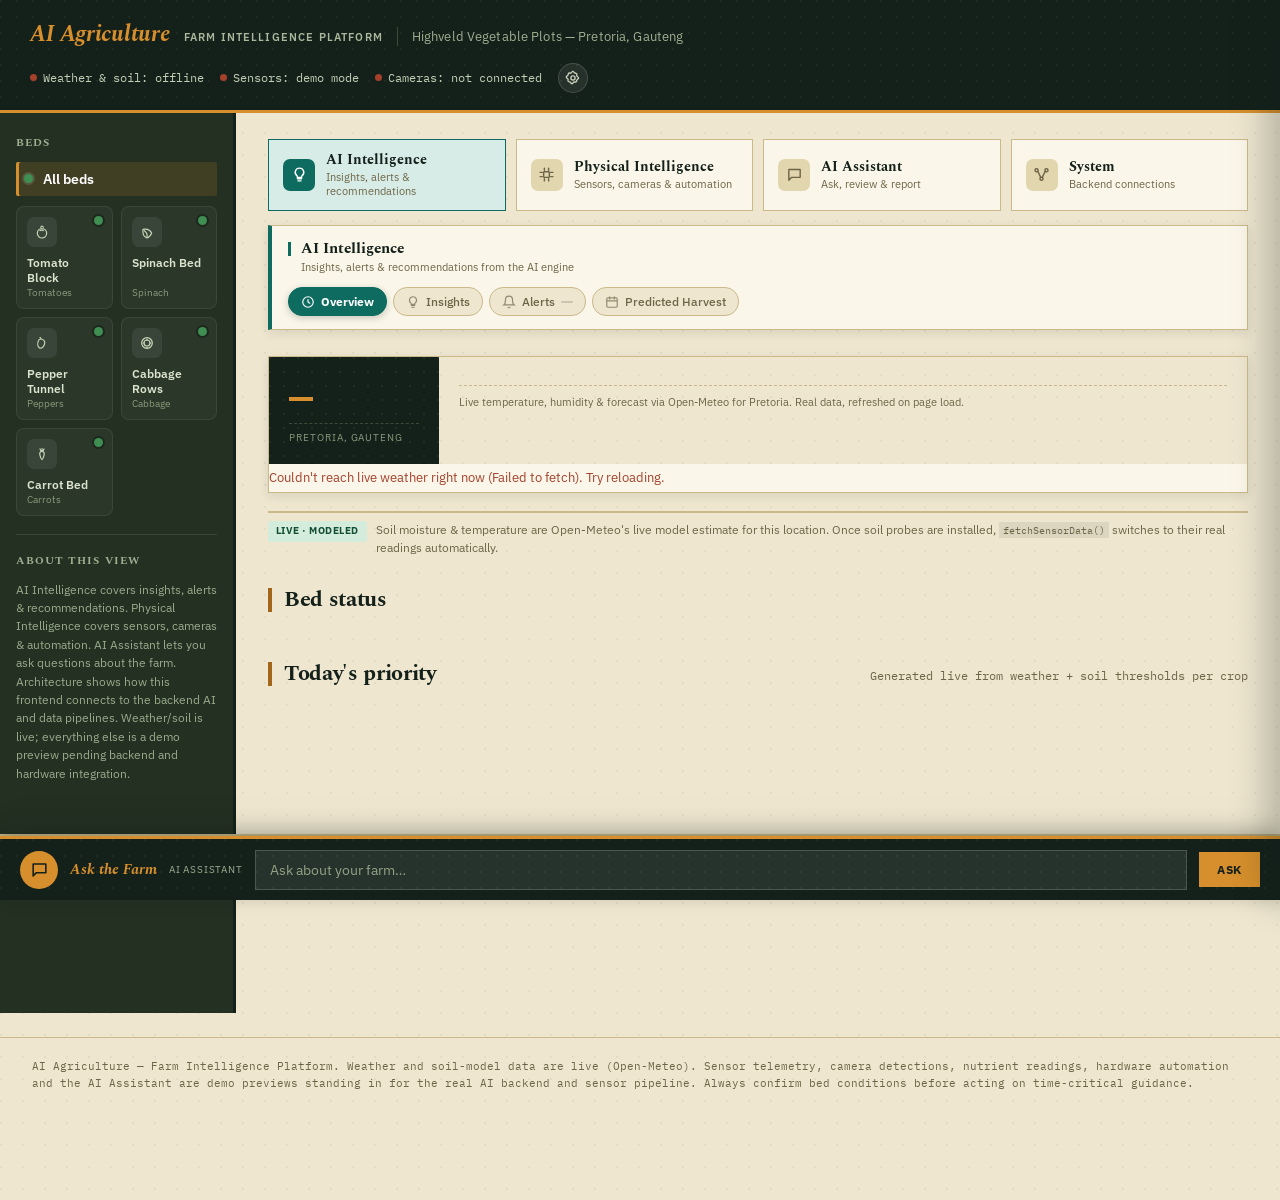
==== index.html @ 938eafc4 "Add real text-to-speech to the AI Assistant using the Web Speech API — a speaker toggle reads answer" ====
<!DOCTYPE html>
<html lang="en">
<head>
<meta charset="UTF-8">
<meta name="viewport" content="width=device-width, initial-scale=1.0">
<title>AI Agriculture — Farm Intelligence Platform</title>
<link rel="preconnect" href="https://fonts.googleapis.com">
<link rel="preconnect" href="https://fonts.gstatic.com" crossorigin>
<link href="https://fonts.googleapis.com/css2?family=Spectral:ital,wght@0,400;0,500;0,600;1,400&family=IBM+Plex+Sans:wght@400;500;600;700&family=IBM+Plex+Mono:wght@500&display=swap" rel="stylesheet">
<style>
  :root{
    --ink:#14201a; --ink-soft:#233022;
    --field:#eee6cf; --field-deep:#e1d5b0; --paper:#faf6e9;
    --line:#cbb98a; --line-soft:#e2d6ae;
    --gold:#d68f2c; --gold-deep:#a3651a;
    --teal:#0d6b5f; --teal-soft:#d7ece6;
    --rust:#a5402b; --rust-soft:#f3ddd0;
    --muted:#6d6547;
    --ok:#3f8f52;
    --shadow:0 3px 10px rgba(20,32,26,0.10);
  }
  *{box-sizing:border-box;}
  html{scroll-behavior:smooth;}
  body{
    margin:0;color:var(--ink);font-family:'IBM Plex Sans', sans-serif;font-size:15px;line-height:1.55;
    background-color:var(--field);
    background-image:
      radial-gradient(circle at 1px 1px, rgba(20,32,26,0.055) 1px, transparent 0);
    background-size:22px 22px;
  }
  h1,h2,h3{font-family:'Spectral', serif;font-weight:700;margin:0;letter-spacing:-0.015em;}
  .mono{font-family:'IBM Plex Mono', monospace;letter-spacing:0.01em;}
  button{font-family:inherit;}
  code{font-family:'IBM Plex Mono', monospace;font-size:0.9em;background:rgba(20,32,26,0.08);padding:1px 4px;}
  ::selection{background:var(--gold);color:var(--ink);}

  /* ---------- masthead ---------- */
  .topbar{
    display:flex;align-items:center;justify-content:space-between;
    padding:17px 30px;background:var(--ink);color:var(--field);
    flex-wrap:wrap;gap:10px;border-bottom:3px solid var(--gold);
    background-image:radial-gradient(circle at 1px 1px, rgba(255,255,255,0.05) 1px, transparent 0);
    background-size:16px 16px;
  }
  .brand{display:flex;align-items:baseline;gap:14px;}
  .brand .mark{font-family:'Spectral', serif;font-style:italic;font-weight:700;font-size:23px;color:var(--gold);letter-spacing:-0.01em;}
  .brand .sub{font-size:10.5px;color:#a9b89c;text-transform:uppercase;letter-spacing:0.11em;font-weight:600;}
  .brand .farm{font-size:12.5px;color:#9fae91;border-left:1px solid #3d4a37;padding-left:14px;letter-spacing:0.01em;}
  .ai-health{display:flex;align-items:center;gap:16px;font-size:11.5px;color:#c3cfb5;flex-wrap:wrap;font-family:'IBM Plex Mono',monospace;}
  .ai-health .item{display:flex;align-items:center;gap:6px;}
  .dot{width:7px;height:7px;border-radius:50%;flex-shrink:0;}
  .dot.live{background:var(--ok);box-shadow:0 0 0 3px rgba(63,143,82,0.28);animation:pulse 2.2s ease-in-out infinite;}
  .dot.pending{background:var(--gold);}
  .dot.off{background:var(--rust);}
  @keyframes pulse{0%,100%{opacity:1;}50%{opacity:0.45;}}

  /* ---------- shell ---------- */
  .shell{display:grid;grid-template-columns:236px 1fr;min-height:100vh;}
  .rail{background:var(--ink-soft);color:var(--field);padding:22px 16px;border-right:3px solid var(--ink);}
  .rail h3{font-size:10.5px;color:#9fae91;font-weight:700;margin-bottom:11px;text-transform:uppercase;letter-spacing:0.1em;}
  .zone-item{display:flex;align-items:center;gap:10px;width:100%;text-align:left;padding:8px 8px;background:none;border:none;border-radius:2px;cursor:pointer;color:#dbe3cd;font-size:13.5px;transition:background 0.14s ease;}
  .zone-item:hover{background:rgba(255,255,255,0.06);}
  .zone-item.active{background:rgba(214,143,44,0.16);color:#fff;font-weight:600;box-shadow:inset 3px 0 0 var(--gold);}
  .zone-item.all-item{margin-bottom:10px;}

  .bed-grid{display:grid;grid-template-columns:1fr 1fr;gap:8px;}
  .bed-grid .zone-item{
    position:relative;flex-direction:column;align-items:flex-start;gap:0;
    background:rgba(255,255,255,0.035);border:1px solid rgba(255,255,255,0.08);
    border-radius:8px;padding:10px 10px 9px;box-shadow:none;
  }
  .bed-grid .zone-item:hover{background:rgba(255,255,255,0.075);border-color:rgba(255,255,255,0.16);}
  .bed-grid .zone-item.active{background:rgba(214,143,44,0.2);border-color:var(--gold);box-shadow:none;color:#dbe3cd;}
  .bed-grid .zone-icon{
    width:30px;height:30px;border-radius:7px;margin-bottom:8px;
    background:rgba(255,255,255,0.07);display:flex;align-items:center;justify-content:center;color:#c7d4b7;
  }
  .bed-grid .zone-icon svg{width:16px;height:16px;}
  .bed-grid .zone-item.active .zone-icon{background:rgba(255,255,255,0.16);color:#fff;}
  .bed-grid .zone-status{position:absolute;top:9px;right:9px;box-shadow:0 0 0 2px rgba(20,26,20,0.55);}
  .bed-grid .zone-name{font-size:12px;font-weight:600;display:block;line-height:1.25;}
  .bed-grid .zone-crop{font-size:10px;color:#8b9a7d;display:block;margin-top:1px;}
  .bed-grid .zone-item.active .zone-name{font-weight:700;color:#fff;}
  .zone-status{width:9px;height:9px;border-radius:50%;flex-shrink:0;box-shadow:0 0 0 2px rgba(255,255,255,0.12);}
  .zone-status.ok{background:var(--ok);}
  .zone-status.watch{background:var(--gold);}
  .zone-status.alert{background:var(--rust);}
  .zone-name{flex:1;}
  .zone-crop{font-size:11px;color:#8b9a7d;}
  .rail-divider{height:1px;background:rgba(255,255,255,0.1);margin:18px 0;}
  .rail-note{font-size:11.5px;color:#9aab8c;line-height:1.6;}

  /* ---------- main / nav ---------- */
  .main{padding:26px 32px 60px;}
  .area-switcher{display:grid;grid-template-columns:repeat(auto-fit,minmax(180px,1fr));gap:10px;margin-bottom:14px;}
  .area-btn{
    display:flex;align-items:center;gap:11px;text-align:left;
    border:1.5px solid var(--line);background:var(--paper);padding:12px 14px;cursor:pointer;
    transition:border-color 0.15s ease, background 0.15s ease, transform 0.12s ease;
  }
  .area-btn:hover{transform:translateY(-1px);}
  .area-icon{width:32px;height:32px;border-radius:7px;background:var(--line-soft);color:var(--muted);display:flex;align-items:center;justify-content:center;flex-shrink:0;transition:background 0.15s ease, color 0.15s ease;}
  .area-icon svg{width:17px;height:17px;}
  .area-title{font-family:'Spectral',serif;font-weight:700;font-size:13.5px;color:var(--ink);line-height:1.2;}
  .area-sub{font-size:10.5px;color:var(--muted);margin-top:2px;}
  .area-btn.g-ai.active{border-color:var(--teal);background:var(--teal-soft);}
  .area-btn.g-ai.active .area-icon{background:var(--teal);color:#fff;}
  .area-btn.g-physical.active{border-color:var(--gold-deep);background:#f2e2bc;}
  .area-btn.g-physical.active .area-icon{background:var(--gold-deep);color:#fff;}
  .area-btn.g-assistant.active{border-color:#8a5fae;background:#ece0f2;}
  .area-btn.g-assistant.active .area-icon{background:#8a5fae;color:#fff;}
  .area-btn.g-system.active{border-color:#6b6b5e;background:#e2e2da;}
  .area-btn.g-system.active .area-icon{background:#6b6b5e;color:#fff;}

  .tab-groups{display:block;margin-bottom:26px;}
  .tab-groups .tab-group{display:none;}
  .tab-groups .tab-group.active-area{display:block;}
  .tab-group{--accent:var(--teal);border:1px solid var(--line);border-left:4px solid var(--accent);background:var(--paper);padding:14px 16px 13px;box-shadow:var(--shadow);}
  .tab-group.g-ai{--accent:var(--teal);}
  .tab-group.g-physical{--accent:var(--gold-deep);}
  .tab-group.g-assistant{--accent:#8a5fae;}
  .tab-group.g-system{--accent:#6b6b5e;}
  .tab-group-head{margin-bottom:12px;}
  .tab-group-title{font-family:'Spectral',serif;font-weight:700;font-size:15px;line-height:1.2;position:relative;padding-left:13px;}
  .tab-group-title::before{content:'';position:absolute;left:0;top:2px;bottom:2px;width:3px;background:var(--accent);}
  .tab-group-sub{font-size:11px;color:var(--muted);margin-top:2px;line-height:1.4;padding-left:13px;}
  .tab-row{display:flex;gap:6px;flex-wrap:wrap;}
  .tab{display:flex;align-items:center;gap:6px;padding:6px 12px;border-radius:14px;border:1px solid var(--line);background:var(--field);color:var(--muted);font-size:12px;font-weight:500;cursor:pointer;white-space:nowrap;transition:background 0.16s ease, color 0.16s ease, transform 0.12s ease, border-color 0.16s ease;}
  .tab svg{width:14px;height:14px;flex-shrink:0;opacity:0.7;transition:opacity 0.16s ease;}
  .tab:hover{background:var(--field-deep);color:var(--ink);transform:translateY(-1px);}
  .tab:hover svg{opacity:1;}
  .tab:active{transform:translateY(0);}
  .tab.active{background:var(--accent);color:#fff;font-weight:700;border-color:var(--accent);box-shadow:0 2px 7px rgba(20,32,26,0.22);}
  .tab.active svg{opacity:1;}
  .tab .count-badge{font-size:9.5px;font-weight:700;background:rgba(0,0,0,0.14);padding:1px 6px;border-radius:8px;}
  .tab.active .count-badge{background:rgba(255,255,255,0.25);}
  .panel{display:none;}
  .panel.active{display:block;animation:fadeIn 0.2s ease;}
  @keyframes fadeIn{from{opacity:0;transform:translateY(3px);}to{opacity:1;transform:translateY(0);}}

  .section-head{display:flex;align-items:baseline;justify-content:space-between;margin-bottom:14px;flex-wrap:wrap;gap:6px;padding-top:4px;}
  .section-head h2{font-size:22px;position:relative;padding-left:16px;}
  .section-head h2::before{content:'';position:absolute;left:0;top:5px;bottom:5px;width:4px;background:var(--gold-deep);}
  .section-head .count{font-size:11.5px;color:var(--muted);font-family:'IBM Plex Mono',monospace;}

  /* ---------- weather hero ---------- */
  .weather-widget{display:grid;grid-template-columns:170px 1fr;border:1px solid var(--line);margin-bottom:18px;box-shadow:var(--shadow);overflow:hidden;}
  .weather-now{background:var(--ink);color:var(--field);padding:18px 20px;position:relative;background-image:radial-gradient(circle at 1px 1px, rgba(255,255,255,0.06) 1px, transparent 0);background-size:14px 14px;}
  .weather-now .temp{font-family:'IBM Plex Mono',monospace;font-size:40px;font-weight:600;line-height:1;letter-spacing:-0.02em;color:var(--gold);}
  .weather-now .cond{font-size:11.5px;color:#b9c2a8;margin-top:8px;line-height:1.4;}
  .weather-now .loc{font-size:9.5px;color:#8b9a7d;text-transform:uppercase;letter-spacing:0.1em;margin-top:8px;border-top:1px dashed #3d4a37;padding-top:7px;}
  .weather-panel-right{padding:16px 20px;}
  .weather-days{display:flex;overflow-x:auto;}
  .wday{flex:1;min-width:70px;text-align:center;padding:0 10px;border-left:1px dashed var(--line);}
  .wday:first-child{border-left:none;}
  .wday .d{font-size:10px;color:var(--muted);margin-bottom:3px;text-transform:uppercase;letter-spacing:0.06em;font-weight:600;}
  .wday .t{font-size:13.5px;font-weight:600;font-family:'IBM Plex Mono',monospace;}
  .wday .p{font-size:10.5px;color:var(--teal);font-weight:700;margin-top:3px;}
  .weather-error{font-size:13px;color:var(--rust);padding:4px 0;grid-column:1/-1;background:var(--paper);}
  .source-note{font-size:10.5px;color:var(--muted);margin-top:12px;border-top:1px dashed var(--line);padding-top:8px;}

  .soil-strip{display:grid;grid-template-columns:repeat(auto-fit,minmax(150px,1fr));border:1px solid var(--line);background:var(--paper);margin-bottom:8px;}
  .soil-chip{padding:11px 14px;border-left:1px dashed var(--line);position:relative;}
  .soil-chip:first-child{border-left:none;}
  .soil-chip::before{content:'';position:absolute;top:0;left:0;width:14px;height:2px;background:var(--gold-deep);}
  .soil-chip .k{font-size:9.5px;color:var(--muted);margin-bottom:4px;text-transform:uppercase;letter-spacing:0.06em;}
  .soil-chip .v{font-size:18px;font-weight:600;font-family:'IBM Plex Mono',monospace;}

  .data-note{display:flex;align-items:flex-start;gap:9px;font-size:11.5px;color:var(--muted);margin:0 0 22px;line-height:1.55;}
  .data-note .flag{flex-shrink:0;font-size:9.5px;font-weight:700;color:var(--gold-deep);background:#f2e2bc;padding:3px 8px;letter-spacing:0.05em;text-transform:uppercase;border-radius:2px;}
  .data-note.demo .flag{color:var(--rust);background:var(--rust-soft);}
  .data-note.live .flag{color:#134f34;background:#d3ecdb;}

  /* ---------- cards ---------- */
  .card{--accent:var(--teal);display:grid;grid-template-columns:56px 1fr;background:var(--paper);border:1px solid var(--line);margin-bottom:14px;box-shadow:var(--shadow);transition:transform 0.14s ease, box-shadow 0.14s ease;}
  .card:hover{transform:translateY(-1px);box-shadow:0 6px 16px rgba(20,32,26,0.12);}
  .card.priority{--accent:var(--gold-deep);}
  .card.alert{--accent:var(--rust);}
  .card.demo{--accent:var(--muted);}
  .card.demo .card-index{background:repeating-linear-gradient(135deg, var(--accent) 0 6px, #7a7256 6px 12px);}
  .card-index{background:var(--accent);color:#fff;display:flex;flex-direction:column;align-items:center;justify-content:center;gap:7px;padding:12px 4px;}
  .idx-num{font-family:'IBM Plex Mono',monospace;font-size:19px;font-weight:700;line-height:1;}
  .idx-conf{font-size:8px;font-weight:700;text-transform:uppercase;letter-spacing:0.08em;writing-mode:vertical-rl;transform:rotate(180deg);opacity:0.92;white-space:nowrap;}
  .card-body{padding:15px 17px 13px;min-width:0;}
  .card-top{margin-bottom:2px;}
  .card-title{font-family:'Spectral', serif;font-size:16.5px;font-weight:700;margin-bottom:4px;}
  .card-meta{font-size:11.5px;color:var(--muted);font-family:'IBM Plex Mono',monospace;}
  .card-actions{display:flex;align-items:center;gap:11px;margin:11px 0 3px;}
  .link-action{background:none;border:none;padding:0 0 2px;font-size:11px;font-weight:700;text-transform:uppercase;letter-spacing:0.05em;color:var(--ink);cursor:pointer;border-bottom:1.5px solid transparent;transition:border-color 0.14s ease, color 0.14s ease;}
  .link-action:hover{border-color:var(--accent);color:var(--accent);}
  .card-actions .sep{color:var(--line);font-size:12px;}
  .why{border-top:1px dashed var(--line);margin-top:10px;}
  .why summary{list-style:none;padding:9px 0 3px;font-size:11.5px;color:var(--teal);cursor:pointer;font-weight:700;display:flex;align-items:center;gap:6px;text-transform:uppercase;letter-spacing:0.04em;}
  .why summary::-webkit-details-marker{display:none;}
  .why summary::before{content:"▸";display:inline-block;transition:transform 0.15s ease;font-size:10px;}
  .why[open] summary::before{transform:rotate(90deg);}
  .why-body{padding:2px 0 4px;font-size:13px;color:var(--ink);}
  .why-body .reasoning{background:var(--teal-soft);padding:10px 12px;margin-bottom:10px;color:#0c4a41;border-left:2px solid var(--teal);}
  .evidence-grid{display:grid;grid-template-columns:repeat(auto-fit,minmax(140px,1fr));gap:9px;margin-top:8px;}
  .evidence-item{border:1px solid var(--line);background:#fff;padding:8px 10px;}
  .evidence-item .k{font-size:10px;color:var(--muted);margin-bottom:3px;text-transform:uppercase;letter-spacing:0.04em;}
  .evidence-item .v{font-size:14px;font-weight:600;font-family:'IBM Plex Mono',monospace;}
  .evidence-item .v.down{color:var(--rust);}
  .evidence-item .v.up{color:#2f7a41;}
  .stamp{display:inline-block;font-family:'IBM Plex Mono',monospace;font-size:10px;font-weight:700;text-transform:uppercase;letter-spacing:0.06em;border:1.5px solid var(--accent);color:var(--accent);padding:2px 9px;margin-bottom:8px;transform:rotate(-1.4deg);}
  @media (max-width:480px){ .card{grid-template-columns:44px 1fr;} .idx-num{font-size:15px;} .idx-conf{font-size:7px;} }

  /* ---------- harvest timeline ---------- */
  .timeline-row{display:grid;grid-template-columns:150px 1fr;align-items:center;gap:14px;padding:12px 0;border-bottom:1px dashed var(--line);}
  .timeline-row.clickable{cursor:pointer;}
  .timeline-detail{display:none;font-size:11.5px;color:var(--muted);margin-top:7px;}
  .timeline-detail strong{color:var(--ink);font-family:'IBM Plex Mono',monospace;}
  .timeline-row.expanded .timeline-detail{display:block;}
  .timeline-row:last-child{border-bottom:none;}
  .timeline-label .name{font-weight:700;font-size:13.5px;}
  .timeline-label .crop{font-size:11px;color:var(--muted);text-transform:uppercase;letter-spacing:0.04em;}
  .timeline-track{position:relative;height:20px;background:repeating-linear-gradient(90deg, var(--line) 0 1px, transparent 1px 68px);}
  .timeline-window{position:absolute;top:2px;height:16px;background:var(--gold);opacity:0.92;display:flex;align-items:center;padding-left:8px;font-size:10.5px;color:#3a2708;font-weight:700;white-space:nowrap;font-family:'IBM Plex Mono',monospace;}

  /* ---------- zone tiles ---------- */
  .zone-tiles{display:grid;grid-template-columns:repeat(auto-fit,minmax(140px,1fr));gap:11px;margin-bottom:22px;}
  .zone-tile{--status-color:var(--ok);position:relative;border:1px solid var(--line);padding:13px 14px 12px;background:var(--paper);box-shadow:var(--shadow);overflow:hidden;}
  .zone-tile.clickable{cursor:pointer;transition:transform 0.14s ease, box-shadow 0.14s ease;}
  .zone-tile.clickable:hover{transform:translateY(-2px);box-shadow:0 6px 16px rgba(20,32,26,0.14);}
  .zone-tile.clickable:focus-visible{outline:2px solid var(--gold-deep);outline-offset:2px;}
  .zone-tile::before{content:'';position:absolute;top:0;right:0;width:0;height:0;border-style:solid;border-width:0 24px 24px 0;border-color:transparent var(--status-color) transparent transparent;}
  .zone-tile.status-watch{--status-color:var(--gold);}
  .zone-tile.status-alert{--status-color:var(--rust);}
  .zone-tile-icon{width:26px;height:26px;border-radius:6px;background:var(--field-deep);display:flex;align-items:center;justify-content:center;color:var(--muted);margin-bottom:9px;}
  .zone-tile-icon svg{width:15px;height:15px;}
  .zt-name{font-size:10.5px;font-weight:700;text-transform:uppercase;letter-spacing:0.04em;color:var(--muted);margin-bottom:3px;}
  .zt-reading{font-family:'IBM Plex Mono',monospace;font-size:23px;font-weight:700;color:var(--ink);line-height:1;}
  .zt-reading .unit{font-size:13px;font-weight:500;color:var(--muted);margin-left:1px;}
  .zt-target{font-size:10px;color:var(--muted);margin-top:5px;font-family:'IBM Plex Mono',monospace;}

  /* --- sensors --- */
  .sensor-table{width:100%;border-collapse:collapse;border:1px solid var(--line);background:var(--paper);font-size:13px;margin-bottom:8px;box-shadow:var(--shadow);}
  .sensor-table th{text-align:left;font-size:10px;color:var(--muted);font-weight:700;padding:9px 12px;border-bottom:2px solid var(--gold-deep);background:var(--field-deep);text-transform:uppercase;letter-spacing:0.05em;}
  .sensor-table th.sortable{cursor:pointer;user-select:none;}
  .sensor-table th.sortable:hover{color:var(--gold-deep);}
  .sensor-table td{padding:10px 12px;border-bottom:1px solid var(--line-soft);font-family:'IBM Plex Mono',monospace;font-size:12.5px;}
  .sensor-table tr:last-child td{border-bottom:none;}
  .status-pill{display:inline-flex;align-items:center;gap:5px;font-size:10.5px;font-weight:700;padding:2px 8px;border-radius:2px;text-transform:uppercase;letter-spacing:0.03em;}
  .status-pill.online{color:#134f34;background:#d3ecdb;}
  .status-pill.offline{color:var(--rust);background:var(--rust-soft);}
  .status-pill .d{width:6px;height:6px;border-radius:50%;}
  .status-pill.online .d{background:var(--ok);}
  .status-pill.offline .d{background:var(--rust);}

  .spark-grid{display:grid;grid-template-columns:repeat(auto-fit,minmax(220px,1fr));gap:12px;margin-bottom:22px;}
  .spark-card{border:1px solid var(--line);background:var(--paper);padding:14px 16px;box-shadow:var(--shadow);}
  .spark-card .head{display:flex;justify-content:space-between;align-items:baseline;margin-bottom:7px;}
  .spark-card .name{font-weight:700;font-size:12.5px;text-transform:uppercase;letter-spacing:0.03em;}
  .spark-card .val{font-family:'IBM Plex Mono',monospace;font-size:18px;font-weight:600;color:var(--teal);}
  .spark-card svg{width:100%;height:44px;display:block;}

  /* --- cameras --- */
  .cam-grid{display:grid;grid-template-columns:repeat(auto-fit,minmax(230px,1fr));gap:14px;margin-bottom:16px;}
  .cam-card{border:1px solid var(--line);background:var(--paper);overflow:hidden;box-shadow:var(--shadow);cursor:pointer;transition:transform 0.14s ease, box-shadow 0.14s ease;}
  .cam-card:hover{transform:translateY(-2px);box-shadow:0 6px 16px rgba(20,32,26,0.14);}
  .cam-card:focus-visible{outline:2px solid var(--gold-deep);outline-offset:2px;}
  .cam-detail{display:none;margin-top:10px;padding-top:10px;border-top:1px dashed var(--line);}
  .cam-card.expanded .cam-detail{display:block;}
  .cam-detail .evidence-grid{margin-top:0;margin-bottom:9px;}
  .cam-jump{font-size:11px;}
  .cam-thumb{height:122px;display:flex;align-items:center;justify-content:center;background:repeating-linear-gradient(135deg, #345c3e 0 12px, #2a4a33 12px 24px);position:relative;}
  .cam-thumb .badge{position:absolute;top:8px;left:8px;font-size:9.5px;font-weight:700;background:rgba(20,32,26,0.8);color:var(--field);padding:3px 8px;letter-spacing:0.05em;text-transform:uppercase;}
  .cam-body{padding:13px 15px;}
  .cam-body .title{font-weight:700;font-size:13.5px;margin-bottom:3px;}
  .cam-body .meta{font-size:11.5px;color:var(--muted);margin-bottom:8px;}
  .health-bar{height:6px;background:var(--line-soft);position:relative;overflow:hidden;}
  .health-bar .fill{height:100%;background:var(--ok);}
  .health-bar.watch .fill{background:var(--gold);}
  .health-bar.alert .fill{background:var(--rust);}
  .health-label{font-size:10.5px;color:var(--muted);margin-top:5px;font-family:'IBM Plex Mono',monospace;}

  /* --- automation --- */
  .device-grid{display:grid;grid-template-columns:repeat(auto-fit,minmax(240px,1fr));gap:12px;margin-bottom:22px;}
  .device-card{border:1px solid var(--line);border-left:3px solid var(--teal);background:var(--paper);padding:15px 17px;display:flex;justify-content:space-between;align-items:center;gap:12px;box-shadow:var(--shadow);}
  .device-card .name{font-weight:700;font-size:13px;}
  .device-card .zone{font-size:11px;color:var(--muted);margin-top:2px;text-transform:uppercase;letter-spacing:0.03em;}
  .switch{position:relative;display:inline-block;width:44px;height:24px;flex-shrink:0;}
  .switch input{opacity:0;width:0;height:0;}
  .slider{position:absolute;cursor:pointer;inset:0;background:var(--line);transition:0.15s;border-radius:12px;}
  .slider::before{content:"";position:absolute;height:18px;width:18px;left:3px;bottom:3px;background:#fff;transition:0.15s;border-radius:50%;box-shadow:0 1px 3px rgba(0,0,0,0.25);}
  input:checked + .slider{background:var(--teal);}
  input:checked + .slider::before{transform:translateX(20px);}

  .policy-list{border:1px solid var(--line);background:var(--paper);margin-bottom:22px;box-shadow:var(--shadow);}
  .policy-row{display:flex;justify-content:space-between;align-items:center;gap:12px;padding:13px 17px;border-bottom:1px dashed var(--line);}
  .policy-row:last-child{border-bottom:none;}
  .policy-row .rule{font-size:13.5px;}
  .policy-row .rule strong{font-weight:700;}
  .policy-state{font-size:10px;font-weight:700;color:#134f34;background:#d3ecdb;padding:3px 9px;flex-shrink:0;text-transform:uppercase;letter-spacing:0.04em;}

  .log-list{border:1px solid var(--line);background:var(--paper);box-shadow:var(--shadow);}
  .log-row{display:flex;gap:12px;padding:10px 17px;border-bottom:1px dashed var(--line);font-size:13px;}
  .log-row:last-child{border-bottom:none;}
  .log-row .t{color:var(--muted);font-size:11px;white-space:nowrap;font-family:'IBM Plex Mono',monospace;}
  .log-row .who{font-weight:700;font-size:10.5px;color:var(--teal);flex-shrink:0;text-transform:uppercase;letter-spacing:0.03em;}

  .nutrient-grid{display:grid;grid-template-columns:repeat(auto-fit,minmax(200px,1fr));gap:12px;margin-bottom:20px;}
  .nutrient-card{border:1px solid var(--line);border-top:3px solid var(--gold-deep);background:var(--paper);padding:14px 16px;box-shadow:var(--shadow);}
  .nutrient-card .name{font-weight:700;font-size:13px;margin-bottom:9px;text-transform:uppercase;letter-spacing:0.03em;}
  .npk-row{display:flex;justify-content:space-between;font-size:12.5px;padding:3px 0;color:var(--muted);}
  .npk-row strong{color:var(--ink);font-family:'IBM Plex Mono',monospace;}

  /* --- chat --- */
  .chat-box{border:1px solid var(--line);background:var(--paper);padding:17px;box-shadow:var(--shadow);}
  .chat-log{display:flex;flex-direction:column;gap:13px;margin-bottom:15px;max-height:460px;overflow-y:auto;}
  .chat-msg{max-width:78%;}
  .chat-msg.user{align-self:flex-end;}
  .chat-msg .bubble{padding:10px 14px;font-size:13.5px;}
  .chat-msg.user .bubble{background:var(--ink);color:var(--field);}
  .chat-msg.ai .bubble{background:#fff;border:1px solid var(--line);border-left:3px solid var(--teal);}
  .chat-msg.ai .answer{font-weight:700;margin-bottom:9px;font-family:'Spectral',serif;font-size:15.5px;}
  .chat-msg.ai .block{margin-top:9px;}
  .chat-msg.ai .block .label{font-size:10px;font-weight:700;color:var(--muted);text-transform:uppercase;letter-spacing:0.05em;margin-bottom:4px;}
  .chat-msg.ai ul{margin:0;padding-left:18px;font-size:13px;}
  .chat-msg.ai .rec{background:var(--teal-soft);color:#0c4a41;padding:8px 11px;font-size:13px;margin-top:2px;border-left:2px solid var(--teal);}
  .chat-input-row{display:flex;gap:8px;}
  .chat-input{flex:1;padding:10px 13px;border:1.5px solid var(--line);font-size:13.5px;font-family:inherit;background:#fff;}
  .chat-input:focus{outline:none;border-color:var(--teal);}
  .chat-suggestions{display:flex;gap:8px;flex-wrap:wrap;margin-top:11px;}
  .chip{font-size:11.5px;padding:6px 12px;border:1px solid var(--line);background:#fff;cursor:pointer;color:var(--ink);transition:background 0.14s ease;}
  .chip:hover{background:var(--field-deep);}

  /* --- architecture flows --- */
  .flow-row{display:flex;align-items:stretch;flex-wrap:wrap;gap:0;margin-bottom:12px;}
  .flow-step{border:1px solid var(--line);background:var(--paper);padding:13px 15px;min-width:120px;flex:1;text-align:center;box-shadow:var(--shadow);}
  .flow-step .t{font-size:12.5px;font-weight:700;font-family:'IBM Plex Mono',monospace;}
  .flow-step .s{font-size:10px;color:var(--muted);margin-top:3px;}
  .flow-arrow{display:flex;align-items:center;justify-content:center;padding:0 7px;color:var(--gold-deep);font-size:18px;flex-shrink:0;font-weight:700;}
  .flow-step.ai{border-color:var(--teal);background:var(--teal-soft);border-top:3px solid var(--teal);}
  .flow-step.ai .t{color:#0c4a41;}
  @media (max-width:700px){ .flow-row{flex-direction:column;} .flow-arrow{transform:rotate(90deg);padding:4px 0;} }

  .status-table{width:100%;border-collapse:collapse;border:1px solid var(--line);background:var(--paper);font-size:13px;margin-bottom:8px;box-shadow:var(--shadow);}
  .status-table th{text-align:left;font-size:10px;color:var(--muted);font-weight:700;padding:9px 12px;border-bottom:2px solid var(--gold-deep);background:var(--field-deep);text-transform:uppercase;letter-spacing:0.05em;}
  .status-table td{padding:10px 12px;border-bottom:1px solid var(--line-soft);}
  .status-table tr:last-child td{border-bottom:none;}
  .pill-planned{display:inline-flex;align-items:center;gap:5px;font-size:10.5px;font-weight:700;padding:3px 9px;color:var(--gold-deep);background:#f2e2bc;text-transform:uppercase;letter-spacing:0.04em;}

  footer{padding:20px 32px 44px;font-size:11px;color:var(--muted);border-top:1px solid var(--line);margin-top:24px;font-family:'IBM Plex Mono',monospace;}
  body{padding-bottom:64px;}

  /* ---------- settings ---------- */
  .settings-btn{width:30px;height:30px;border-radius:50%;background:rgba(255,255,255,0.08);border:1px solid rgba(255,255,255,0.15);color:#c9d1ba;display:flex;align-items:center;justify-content:center;cursor:pointer;flex-shrink:0;transition:background 0.14s ease, color 0.14s ease, transform 0.4s ease;}
  .settings-btn:hover{background:rgba(255,255,255,0.16);color:var(--gold);transform:rotate(35deg);}
  .settings-btn svg{width:16px;height:16px;}

  .settings-backdrop{position:fixed;inset:0;background:rgba(20,32,26,0.42);z-index:700;display:none;}
  .settings-backdrop.open{display:block;}
  .settings-drawer{
    position:fixed;top:0;right:0;bottom:0;width:380px;max-width:88vw;
    background:var(--paper);border-left:1px solid var(--line);box-shadow:-14px 0 32px rgba(20,32,26,0.25);
    z-index:701;transform:translateX(100%);transition:transform 0.22s ease;
    display:flex;flex-direction:column;
  }
  .settings-drawer.open{transform:translateX(0);}
  .settings-head{background:var(--ink);color:var(--field);padding:16px 20px;display:flex;justify-content:space-between;align-items:center;font-family:'Spectral',serif;font-weight:700;font-size:17px;border-bottom:2px solid var(--gold);flex-shrink:0;}
  .settings-head button{background:none;border:none;color:var(--field);font-size:15px;cursor:pointer;}
  .settings-head button:hover{color:var(--gold);}
  .settings-body{overflow-y:auto;flex:1;padding:6px 20px 20px;}
  .settings-section{border-bottom:1px dashed var(--line);padding:16px 0;}
  .settings-section:last-of-type{border-bottom:none;}
  .settings-section h3{font-size:11px;text-transform:uppercase;letter-spacing:0.08em;color:var(--gold-deep);margin-bottom:12px;}
  .setting-row{display:flex;justify-content:space-between;align-items:center;gap:14px;margin-bottom:14px;}
  .setting-row:last-child{margin-bottom:0;}
  .setting-row.column{flex-direction:column;align-items:flex-start;gap:8px;}
  .setting-label{font-size:13px;font-weight:600;color:var(--ink);}
  .setting-desc{font-size:11px;color:var(--muted);line-height:1.45;margin-top:2px;}
  .check-grid{display:grid;grid-template-columns:1fr 1fr;gap:8px;width:100%;margin-top:2px;}
  .check-item{display:flex;align-items:center;gap:7px;font-size:12.5px;color:var(--ink);cursor:pointer;}
  .check-item input{accent-color:var(--teal);width:14px;height:14px;}
  .setting-select{width:100%;padding:8px 10px;border:1px solid var(--line);background:#fff;font-family:inherit;font-size:12.5px;color:var(--ink);}
  .seg-control{display:inline-flex;border:1px solid var(--line);}
  .seg-control.full{width:100%;}
  .seg-control.full .seg-btn{flex:1;}
  .seg-btn{background:var(--field);border:none;border-right:1px solid var(--line);padding:8px 16px;font-size:12px;font-weight:600;color:var(--muted);cursor:pointer;text-transform:uppercase;letter-spacing:0.03em;}
  .seg-btn:last-child{border-right:none;}
  .seg-btn.active{background:var(--teal);color:#fff;}
  .quiet-range{display:flex;align-items:center;gap:9px;font-size:12.5px;color:var(--muted);}
  .quiet-range select{padding:6px 8px;}
  .settings-footer{padding-top:16px;display:flex;flex-direction:column;gap:10px;font-size:10.5px;color:var(--muted);}
  .settings-footer .link-action{align-self:flex-start;}
  .theme-swatches{display:flex;gap:9px;}
  .swatch{width:30px;height:30px;border-radius:50%;background:var(--sw);border:2px solid transparent;cursor:pointer;transition:transform 0.14s ease, border-color 0.14s ease;}
  .swatch:hover{transform:scale(1.08);}
  .swatch.active{border-color:var(--ink);box-shadow:0 0 0 2px var(--paper), 0 0 0 3px var(--sw);}
  input.setting-select{font-family:inherit;}
  .insight-toolbar{display:flex;gap:18px;flex-wrap:wrap;margin-bottom:16px;padding:12px 14px;background:var(--field-deep);border:1px solid var(--line);}
  .toolbar-group{display:flex;align-items:center;gap:8px;}
  .toolbar-label{font-size:10.5px;text-transform:uppercase;letter-spacing:0.05em;color:var(--muted);font-weight:700;}
  .insight-toolbar .setting-select{width:auto;min-width:170px;padding:6px 9px;font-size:12px;}

  /* ---------- persistent AI assistant bar ---------- */
  .chat-bar{
    position:fixed;left:0;right:0;bottom:0;height:64px;z-index:650;
    background:var(--ink);border-top:3px solid var(--gold);
    display:flex;align-items:center;gap:12px;padding:0 20px;
    box-shadow:0 -6px 18px rgba(20,32,26,0.3);
    background-image:radial-gradient(circle at 1px 1px, rgba(255,255,255,0.05) 1px, transparent 0);
    background-size:16px 16px;
  }
  .chat-bar-icon{
    width:38px;height:38px;border-radius:50%;background:var(--gold);color:var(--ink);
    border:none;cursor:pointer;flex-shrink:0;display:flex;align-items:center;justify-content:center;
    transition:transform 0.14s ease;
  }
  .chat-bar-icon:hover{transform:scale(1.07);}
  .chat-bar-icon svg{width:19px;height:19px;}
  .chat-bar-label{color:var(--gold);font-family:'Spectral',serif;font-style:italic;font-weight:700;font-size:15px;flex-shrink:0;white-space:nowrap;}
  .chat-bar-sub{color:#9fae91;font-size:10px;text-transform:uppercase;letter-spacing:0.08em;flex-shrink:0;display:none;}
  .chat-bar-input{
    flex:1;min-width:0;background:rgba(255,255,255,0.08);border:1px solid rgba(255,255,255,0.18);
    color:var(--field);padding:10px 14px;font-size:13.5px;font-family:inherit;
  }
  .chat-bar-input::placeholder{color:#93a184;}
  .chat-bar-input:focus{outline:none;border-color:var(--gold);background:rgba(255,255,255,0.13);}
  .chat-bar-send{
    background:var(--gold);color:var(--ink);border:none;padding:10px 18px;font-weight:700;
    font-size:11.5px;text-transform:uppercase;letter-spacing:0.05em;cursor:pointer;flex-shrink:0;
  }
  .chat-bar-send:hover{background:#e6a13c;}
  @media (min-width:640px){ .chat-bar-sub{display:block;} }

  /* ---------- expandable full panel ---------- */
  .chat-float{
    position:fixed;left:0;right:0;bottom:64px;height:0;max-height:80vh;
    background:var(--paper);border-top:2px solid var(--line);
    box-shadow:0 -12px 32px rgba(20,32,26,0.22);
    z-index:640;overflow:hidden;display:flex;flex-direction:column;
    transition:height 0.22s ease;
  }
  .chat-float.open{height:80vh;}
  .chat-float-head{
    background:var(--field-deep);padding:12px 22px;
    display:flex;justify-content:space-between;align-items:center;flex-shrink:0;
    font-family:'Spectral',serif;font-weight:700;font-size:16px;border-bottom:1px dashed var(--line);
  }
  .chat-head-actions{display:flex;align-items:center;gap:8px;}
  .chat-float-head button{background:none;border:1px solid var(--line);color:var(--ink);cursor:pointer;font-size:13px;padding:4px 9px;display:flex;align-items:center;}
  .chat-float-head button:hover{border-color:var(--gold-deep);color:var(--gold-deep);}
  #chat-voice-toggle svg{width:15px;height:15px;}
  #chat-voice-toggle.muted{color:var(--muted);}
  #chat-voice-toggle.muted #voice-waves{display:none;}
  #chat-voice-toggle.speaking{border-color:var(--teal);color:var(--teal);animation:speakpulse 1s ease-in-out infinite;}
  @keyframes speakpulse{0%,100%{opacity:1;}50%{opacity:0.5;}}
  .chat-float-note{font-size:11px;color:var(--muted);padding:10px 22px;border-bottom:1px dashed var(--line);flex-shrink:0;line-height:1.5;max-width:720px;}
  .chat-float-note .flag{font-size:9.5px;font-weight:700;color:var(--gold-deep);background:#f2e2bc;padding:1px 7px;text-transform:uppercase;letter-spacing:0.04em;margin-right:5px;}
  .chat-float-body{padding:18px 22px 6px;overflow-y:auto;flex:1;min-height:80px;max-width:820px;width:100%;margin:0 auto;}
  .chat-float .chat-suggestions{padding:0 22px 12px;flex-shrink:0;max-width:820px;width:100%;margin:0 auto;}
  .chat-float .chat-log{max-height:none;margin-bottom:8px;}
  @media (max-width:640px){
    .chat-bar-label{display:none;}
    .chat-float.open{height:calc(100vh - 64px);}
  }


  @media (max-width:760px){
    .shell{grid-template-columns:1fr;}
    .rail{display:none;}
    .main{padding:18px 14px 50px;}
    .weather-widget{grid-template-columns:1fr;}
    .tab-groups{grid-template-columns:1fr;}
  }
</style>
</head>
<body>

<div class="topbar">
  <div class="brand">
    <span class="mark">AI Agriculture</span>
    <span class="sub">Farm Intelligence Platform</span>
    <span class="farm" id="farm-label">Highveld Vegetable Plots — Pretoria, Gauteng</span>
  </div>
  <div class="ai-health">
    <span class="item"><span class="dot pending" id="weather-dot"></span><span id="weather-status">Weather &amp; soil: connecting…</span></span>
    <span class="item"><span class="dot off"></span><span>Sensors: demo mode</span></span>
    <span class="item"><span class="dot off"></span><span>Cameras: not connected</span></span>
    <button class="settings-btn" id="settings-btn" aria-label="Settings">
      <svg viewBox="0 0 24 24" fill="none" stroke="currentColor" stroke-width="2" stroke-linecap="round" stroke-linejoin="round"><circle cx="12" cy="12" r="3.2"/><path d="M19.4 13.5a1.7 1.7 0 000-3l-1-.6a7.6 7.6 0 00-.9-1.5l.3-1.2a1.7 1.7 0 00-1.2-2l-1.2-.3a7.6 7.6 0 00-1.5-.9l-.6-1a1.7 1.7 0 00-3 0l-.6 1a7.6 7.6 0 00-1.5.9l-1.2-.3a1.7 1.7 0 00-2 1.2l-.3 1.2a7.6 7.6 0 00-.9 1.5l-1 .6a1.7 1.7 0 000 3l1 .6a7.6 7.6 0 00.9 1.5l-.3 1.2a1.7 1.7 0 001.2 2l1.2.3a7.6 7.6 0 001.5.9l.6 1a1.7 1.7 0 003 0l.6-1a7.6 7.6 0 001.5-.9l1.2.3a1.7 1.7 0 002-1.2l.3-1.2a7.6 7.6 0 00.9-1.5z"/></svg>
    </button>
  </div>
</div>

<div class="settings-backdrop" id="settings-backdrop"></div>
<div class="settings-drawer" id="settings-drawer">
  <div class="settings-head">
    <span>Settings</span>
    <button id="settings-close" aria-label="Close">✕</button>
  </div>
  <div class="settings-body">

    <div class="settings-section">
      <h3>Customize</h3>
      <div class="setting-row column">
        <div class="setting-label">Farm name</div>
        <input type="text" id="set-farmname" class="setting-select" placeholder="e.g. Highveld Vegetable Plots" />
      </div>
      <div class="setting-row column">
        <div class="setting-label">Location</div>
        <input type="text" id="set-location" class="setting-select" placeholder="e.g. Pretoria, Gauteng" />
      </div>
      <div class="setting-row column">
        <div class="setting-label">Accent theme</div>
        <div class="setting-desc">Changes the highlight color used across the whole platform</div>
        <div class="theme-swatches" id="set-accent">
          <button class="swatch active" data-val="gold" style="--sw:#d68f2c" title="Harvest gold"></button>
          <button class="swatch" data-val="teal" style="--sw:#0d6b5f" title="Field teal"></button>
          <button class="swatch" data-val="rust" style="--sw:#a5402b" title="Clay rust"></button>
          <button class="swatch" data-val="indigo" style="--sw:#4a5aa8" title="Dusk indigo"></button>
          <button class="swatch" data-val="moss" style="--sw:#5a7a3f" title="Moss green"></button>
        </div>
      </div>
    </div>

    <div class="settings-section">
      <h3>Notifications</h3>
      <div class="setting-row">
        <div><div class="setting-label">Alert notifications</div><div class="setting-desc">Show alerts prominently on Overview and in the nav count</div></div>
        <label class="switch"><input type="checkbox" id="set-alerts" checked><span class="slider"></span></label>
      </div>
      <div class="setting-row column">
        <div class="setting-label">Receive notifications via</div>
        <div class="setting-desc">Saved to this browser — sending isn't wired to a backend yet</div>
        <div class="check-grid">
          <label class="check-item"><input type="checkbox" id="ch-email" checked> Email</label>
          <label class="check-item"><input type="checkbox" id="ch-sms"> SMS</label>
          <label class="check-item"><input type="checkbox" id="ch-whatsapp"> WhatsApp</label>
          <label class="check-item"><input type="checkbox" id="ch-inapp" checked> In-app</label>
        </div>
      </div>
      <div class="setting-row column">
        <div class="setting-label">Notification frequency</div>
        <select class="setting-select" id="set-frequency">
          <option value="instant">Instant — as each alert fires</option>
          <option value="daily">Daily digest</option>
          <option value="weekly">Weekly summary</option>
        </select>
      </div>
    </div>

    <div class="settings-section">
      <h3>Display</h3>
      <div class="setting-row column">
        <div class="setting-label">Temperature units</div>
        <div class="seg-control" id="set-units">
          <button class="seg-btn active" data-val="C">°C</button>
          <button class="seg-btn" data-val="F">°F</button>
        </div>
      </div>
      <div class="setting-row column">
        <div class="setting-label">Theme</div>
        <div class="setting-desc">Saved — visual dark theme isn't rendered in this preview yet</div>
        <div class="seg-control" id="set-theme">
          <button class="seg-btn active" data-val="light">Light</button>
          <button class="seg-btn" data-val="dark">Dark</button>
        </div>
      </div>
    </div>

    <div class="settings-section">
      <h3>Alert sensitivity</h3>
      <div class="setting-desc">How far conditions must drift from target before a recommendation or alert is raised</div>
      <div class="seg-control full" id="set-sensitivity">
        <button class="seg-btn" data-val="low">Low</button>
        <button class="seg-btn active" data-val="medium">Medium</button>
        <button class="seg-btn" data-val="high">High</button>
      </div>
    </div>

    <div class="settings-section">
      <h3>Quiet hours</h3>
      <div class="setting-row">
        <div><div class="setting-label">Pause non-urgent alerts overnight</div><div class="setting-desc">Hard-threshold alerts still show; routine insights are held until morning</div></div>
        <label class="switch"><input type="checkbox" id="set-quiet"><span class="slider"></span></label>
      </div>
      <div class="setting-row column" id="quiet-hours-row" style="display:none">
        <div class="quiet-range">
          <select class="setting-select" id="quiet-start">
            <option>20:00</option><option>21:00</option><option selected>22:00</option><option>23:00</option>
          </select>
          <span>to</span>
          <select class="setting-select" id="quiet-end">
            <option>04:00</option><option selected>05:00</option><option>06:00</option><option>07:00</option>
          </select>
        </div>
      </div>
    </div>

    <div class="settings-footer">
      <span>Saved in this browser only — account-wide sync isn't built yet.</span>
      <button class="link-action" id="settings-reset">Reset to defaults</button>
    </div>
  </div>
</div>

<div class="shell">

  <div class="rail">
    <h3>Beds</h3>
    <button class="zone-item all-item active" data-zone="all"><span class="zone-status ok"></span><span class="zone-name">All beds</span></button>
    <div class="bed-grid">
      <button class="zone-item" data-zone="tomato">
        <span class="zone-status ok" id="dot-tomato"></span>
        <span class="zone-icon"><svg viewBox="0 0 24 24" fill="none" stroke="currentColor" stroke-width="1.8" stroke-linecap="round" stroke-linejoin="round"><path d="M10 5c.5-1 1.7-1.8 2-1.8s1.5.8 2 1.8"/><circle cx="12" cy="14" r="7"/><path d="M9 10c1-1 4-1 5 0"/></svg></span>
        <span class="zone-name">Tomato Block</span><span class="zone-crop">Tomatoes</span>
      </button>
      <button class="zone-item" data-zone="spinach">
        <span class="zone-status ok" id="dot-spinach"></span>
        <span class="zone-icon"><svg viewBox="0 0 24 24" fill="none" stroke="currentColor" stroke-width="1.8" stroke-linecap="round" stroke-linejoin="round"><path d="M12 21c-5-2-7-7-6-13 6-1 11 1 13 6-3 6-7 7-7 7z"/><path d="M8 10c3 2 5 5 4 10"/></svg></span>
        <span class="zone-name">Spinach Bed</span><span class="zone-crop">Spinach</span>
      </button>
      <button class="zone-item" data-zone="pepper">
        <span class="zone-status ok" id="dot-pepper"></span>
        <span class="zone-icon"><svg viewBox="0 0 24 24" fill="none" stroke="currentColor" stroke-width="1.8" stroke-linecap="round" stroke-linejoin="round"><path d="M9 4c1 0 1.5 1 1.5 2"/><path d="M10 6c4 0 7 3 6 7-1 5-5 8-8 6-3-2-3-7-1-11 .8-1.5 2-2 3-2z"/></svg></span>
        <span class="zone-name">Pepper Tunnel</span><span class="zone-crop">Peppers</span>
      </button>
      <button class="zone-item" data-zone="cabbage">
        <span class="zone-status ok" id="dot-cabbage"></span>
        <span class="zone-icon"><svg viewBox="0 0 24 24" fill="none" stroke="currentColor" stroke-width="1.8" stroke-linecap="round" stroke-linejoin="round"><circle cx="12" cy="12" r="8"/><circle cx="12" cy="12" r="4.5"/><path d="M12 8v-2M12 20v-2M8 12H6M18 12h-2"/></svg></span>
        <span class="zone-name">Cabbage Rows</span><span class="zone-crop">Cabbage</span>
      </button>
      <button class="zone-item" data-zone="carrot">
        <span class="zone-status ok" id="dot-carrot"></span>
        <span class="zone-icon"><svg viewBox="0 0 24 24" fill="none" stroke="currentColor" stroke-width="1.8" stroke-linecap="round" stroke-linejoin="round"><path d="M12 4v3M9 4.5l1.5 3M15 4.5L13.5 7.5"/><path d="M12 8c3 0 4 3 3 6-1 3.5-2.5 6-3 6s-2-2.5-3-6c-1-3 0-6 3-6z"/></svg></span>
        <span class="zone-name">Carrot Bed</span><span class="zone-crop">Carrots</span>
      </button>
    </div>

    <div class="rail-divider"></div>
    <h3>About this view</h3>
    <p class="rail-note">AI Intelligence covers insights, alerts &amp; recommendations. Physical Intelligence covers sensors, cameras &amp; automation. AI Assistant lets you ask questions about the farm. Architecture shows how this frontend connects to the backend AI and data pipelines. Weather/soil is live; everything else is a demo preview pending backend and hardware integration.</p>
  </div>

  <div class="main">

    <div class="area-switcher">
      <button class="area-btn active g-ai" data-area="ai">
        <div class="area-icon"><svg viewBox="0 0 24 24" fill="none" stroke="currentColor" stroke-width="2" stroke-linecap="round"><path d="M9 18h6M10 21h4M12 3a6 6 0 00-3.5 10.9c.4.3.5.8.5 1.3V16h6v-.8c0-.5.1-1 .5-1.3A6 6 0 0012 3z"/></svg></div>
        <div><div class="area-title">AI Intelligence</div><div class="area-sub">Insights, alerts &amp; recommendations</div></div>
      </button>
      <button class="area-btn g-physical" data-area="physical">
        <div class="area-icon"><svg viewBox="0 0 24 24" fill="none" stroke="currentColor" stroke-width="2" stroke-linecap="round"><rect x="8" y="8" width="8" height="8" rx="1"/><path d="M9 3v3M15 3v3M9 18v3M15 18v3M3 9h3M3 15h3M18 9h3M18 15h3"/></svg></div>
        <div><div class="area-title">Physical Intelligence</div><div class="area-sub">Sensors, cameras &amp; automation</div></div>
      </button>
      <button class="area-btn g-assistant" data-area="assistant">
        <div class="area-icon"><svg viewBox="0 0 24 24" fill="none" stroke="currentColor" stroke-width="2" stroke-linecap="round" stroke-linejoin="round"><path d="M4 5h16v11H8l-4 4z"/></svg></div>
        <div><div class="area-title">AI Assistant</div><div class="area-sub">Ask, review &amp; report</div></div>
      </button>
      <button class="area-btn g-system" data-area="system">
        <div class="area-icon"><svg viewBox="0 0 24 24" fill="none" stroke="currentColor" stroke-width="2" stroke-linecap="round"><circle cx="5" cy="6" r="2.2"/><circle cx="19" cy="6" r="2.2"/><circle cx="12" cy="18" r="2.2"/><path d="M6.8 7.6L11 16.2M17.2 7.6L13 16.2"/></svg></div>
        <div><div class="area-title">System</div><div class="area-sub">Backend connections</div></div>
      </button>
    </div>

    <div class="tab-groups">
      <div class="tab-group g-ai active-area" data-area="ai">
        <div class="tab-group-head"><div class="tab-group-title">AI Intelligence</div><div class="tab-group-sub">Insights, alerts &amp; recommendations from the AI engine</div></div>
        <div class="tab-row">
          <button class="tab active" data-tab="overview"><svg viewBox="0 0 24 24" fill="none" stroke="currentColor" stroke-width="2" stroke-linecap="round"><circle cx="12" cy="12" r="9"/><path d="M12 8v4l3 2"/></svg>Overview</button>
          <button class="tab" data-tab="insights"><svg viewBox="0 0 24 24" fill="none" stroke="currentColor" stroke-width="2" stroke-linecap="round"><path d="M9 18h6M10 21h4M12 3a6 6 0 00-3.5 10.9c.4.3.5.8.5 1.3V16h6v-.8c0-.5.1-1 .5-1.3A6 6 0 0012 3z"/></svg>Insights</button>
          <button class="tab" data-tab="alerts"><svg viewBox="0 0 24 24" fill="none" stroke="currentColor" stroke-width="2" stroke-linecap="round"><path d="M18 8a6 6 0 10-12 0c0 7-3 9-3 9h18s-3-2-3-9"/><path d="M13.7 21a2 2 0 01-3.4 0"/></svg>Alerts<span class="count-badge" id="alert-count"></span></button>
          <button class="tab" data-tab="harvest"><svg viewBox="0 0 24 24" fill="none" stroke="currentColor" stroke-width="2" stroke-linecap="round"><rect x="3" y="5" width="18" height="16" rx="2"/><path d="M3 10h18M8 3v4M16 3v4"/></svg>Predicted Harvest</button>
        </div>
      </div>
      <div class="tab-group g-physical" data-area="physical">
        <div class="tab-group-head"><div class="tab-group-title">Physical Intelligence</div><div class="tab-group-sub">Sensors, cameras &amp; automation on the ground</div></div>
        <div class="tab-row">
          <button class="tab" data-tab="sensors"><svg viewBox="0 0 24 24" fill="none" stroke="currentColor" stroke-width="2" stroke-linecap="round"><path d="M4 12a8 8 0 0116 0M7.5 12a4.5 4.5 0 019 0"/><circle cx="12" cy="12" r="1.4" fill="currentColor" stroke="none"/></svg>Sensors</button>
          <button class="tab" data-tab="cameras"><svg viewBox="0 0 24 24" fill="none" stroke="currentColor" stroke-width="2" stroke-linecap="round" stroke-linejoin="round"><path d="M4 8h3l2-2h6l2 2h3v11H4z"/><circle cx="12" cy="13" r="3.2"/></svg>Cameras &amp; Plant Health</button>
          <button class="tab" data-tab="irrigation"><svg viewBox="0 0 24 24" fill="none" stroke="currentColor" stroke-width="2" stroke-linecap="round" stroke-linejoin="round"><path d="M12 3s6 6.5 6 11a6 6 0 01-12 0c0-4.5 6-11 6-11z"/></svg>Irrigation &amp; Nutrients</button>
          <button class="tab" data-tab="automation"><svg viewBox="0 0 24 24" fill="none" stroke="currentColor" stroke-width="2" stroke-linecap="round"><path d="M4 7h4M4 12h10M4 17h6"/><circle cx="10" cy="7" r="1.6" fill="currentColor" stroke="none"/><circle cx="16" cy="12" r="1.6" fill="currentColor" stroke="none"/><circle cx="12" cy="17" r="1.6" fill="currentColor" stroke="none"/></svg>Automation Centre</button>
        </div>
      </div>
      <div class="tab-group g-assistant" data-area="assistant">
        <div class="tab-group-head"><div class="tab-group-title">AI Assistant</div><div class="tab-group-sub">Ask questions, review past decisions &amp; reports</div></div>
        <div class="tab-row">
          <button class="tab" data-tab="memory"><svg viewBox="0 0 24 24" fill="none" stroke="currentColor" stroke-width="2" stroke-linecap="round" stroke-linejoin="round"><path d="M5 4h9l5 5v11H5z"/><path d="M14 4v5h5M9 13h6M9 16h6"/></svg>Farm Memory</button>
          <button class="tab" data-tab="reports"><svg viewBox="0 0 24 24" fill="none" stroke="currentColor" stroke-width="2" stroke-linecap="round"><path d="M4 20V10M11 20V4M18 20v-7"/></svg>Reports &amp; Analytics</button>
        </div>
      </div>
      <div class="tab-group g-system" data-area="system">
        <div class="tab-group-head"><div class="tab-group-title">System</div><div class="tab-group-sub">How this frontend connects to the backend</div></div>
        <div class="tab-row">
          <button class="tab" data-tab="architecture"><svg viewBox="0 0 24 24" fill="none" stroke="currentColor" stroke-width="2" stroke-linecap="round"><circle cx="5" cy="6" r="2.2"/><circle cx="19" cy="6" r="2.2"/><circle cx="12" cy="18" r="2.2"/><path d="M6.8 7.6L11 16.2M17.2 7.6L13 16.2"/></svg>Architecture</button>
        </div>
      </div>
    </div>

    <!-- OVERVIEW -->
    <div class="panel active" id="panel-overview">
      <div class="weather-widget" id="weather-widget">
        <div class="weather-now">
          <div class="temp" id="w-temp">—</div>
          <div class="cond" id="w-cond">Loading live weather…</div>
          <div class="loc">Pretoria, Gauteng</div>
        </div>
        <div class="weather-panel-right">
          <div class="weather-days" id="w-days"></div>
          <div class="source-note">Live temperature, humidity &amp; forecast via Open-Meteo for Pretoria. Real data, refreshed on page load.</div>
        </div>
      </div>
      <div class="soil-strip" id="soil-strip"></div>
      <div class="data-note live"><span class="flag">Live · modeled</span><span>Soil moisture &amp; temperature are Open-Meteo's live model estimate for this location. Once soil probes are installed, <code>fetchSensorData()</code> switches to their real readings automatically.</span></div>

      <div class="section-head"><h2>Bed status</h2></div>
      <div class="zone-tiles" id="zone-tiles"></div>

      <div class="section-head"><h2>Today's priority</h2><span class="count">Generated live from weather + soil thresholds per crop</span></div>
      <div id="priority-list"></div>
    </div>

    <!-- INSIGHTS -->
    <div class="panel" id="panel-insights">
      <div class="section-head"><h2>All insights</h2><span class="count" id="insight-count"></span></div>
      <div class="insight-toolbar">
        <div class="toolbar-group">
          <span class="toolbar-label">Sort</span>
          <select class="setting-select" id="insight-sort">
            <option value="confidence">Confidence, highest first</option>
            <option value="urgency">Urgency (alert → priority → insight)</option>
            <option value="zone">Bed, A–Z</option>
          </select>
        </div>
        <div class="toolbar-group">
          <span class="toolbar-label">Show</span>
          <select class="setting-select" id="insight-filter">
            <option value="all">All kinds</option>
            <option value="alert">Alerts only</option>
            <option value="priority">Priority only</option>
            <option value="insight">Insights only</option>
          </select>
        </div>
      </div>
      <div id="insights-list"></div>
    </div>

    <!-- ALERTS -->
    <div class="panel" id="panel-alerts">
      <div class="section-head"><h2>Alerts</h2><span class="count">Crossed a hard threshold — needs a decision</span></div>
      <div id="alerts-list"></div>
    </div>

    <!-- HARVEST -->
    <div class="panel" id="panel-harvest">
      <div class="section-head"><h2>Predicted harvest windows</h2><span class="count">Click a row for the exact window</span></div>
      <div class="timeline" id="harvest-timeline"></div>
    </div>

    <!-- SENSORS -->
    <div class="panel" id="panel-sensors">
      <div class="data-note demo"><span class="flag">Demo data</span><span>No physical sensors are installed yet. Readings and history below are simulated so the interface can be demonstrated — the shape matches what real sensor telemetry will populate.</span></div>

      <div class="section-head"><h2>Device status</h2></div>
      <table class="sensor-table" id="device-table"></table>

      <div class="section-head"><h2>Sensor history (last 24h, simulated)</h2></div>
      <div class="spark-grid" id="spark-grid"></div>
    </div>

    <!-- CAMERAS -->
    <div class="panel" id="panel-cameras">
      <div class="data-note demo"><span class="flag">Mock preview</span><span>No cameras are connected yet. These cards show the format real image-analysis results will use once a camera feed is wired to a vision model.</span></div>
      <div class="section-head"><h2>Camera &amp; plant health</h2></div>
      <div class="cam-grid" id="cam-grid"></div>
      <div class="section-head"><h2>Image analysis results</h2></div>
      <div id="analysis-list"></div>
    </div>

    <!-- IRRIGATION & NUTRIENTS -->
    <div class="panel" id="panel-irrigation">
      <div class="section-head"><h2>Irrigation intelligence</h2><span class="count">Live weather/soil driven — same engine as Overview</span></div>
      <div id="irrigation-list"></div>

      <div class="section-head"><h2>Nutrient intelligence</h2><span class="count">Demo — awaiting nutrient sensor / soil test integration</span></div>
      <div class="data-note demo"><span class="flag">Demo data</span><span>No NPK sensors or lab soil tests are connected. Values below illustrate the format real readings will populate.</span></div>
      <div class="nutrient-grid" id="nutrient-grid"></div>
    </div>

    <!-- AUTOMATION -->
    <div class="panel" id="panel-automation">
      <div class="data-note demo"><span class="flag">Demo mode</span><span>No pumps, valves or fans are wired to this interface yet. Switches below are fully interactive and log actions, but don't control real hardware — this is the exact control surface real devices will plug into.</span></div>

      <div class="section-head"><h2>Devices</h2></div>
      <div class="device-grid" id="device-grid"></div>

      <div class="section-head"><h2>Automation policies</h2></div>
      <div class="policy-list" id="policy-list"></div>

      <div class="section-head"><h2>Action log</h2></div>
      <div class="log-list" id="log-list"></div>
    </div>

    <!-- FARM MEMORY -->
    <div class="panel" id="panel-memory">
      <div class="data-note demo"><span class="flag">Demo data</span><span>Farm Memory will store every AI decision, its evidence and its outcome over time. Shown below is illustrative — no real decision history exists yet.</span></div>
      <div class="section-head"><h2>Historical AI decisions</h2></div>
      <div class="log-list" id="memory-list"></div>
    </div>

    <!-- REPORTS -->
    <div class="panel" id="panel-reports">
      <div class="data-note demo"><span class="flag">Demo data</span><span>Illustrative summary metrics — once Farm Memory holds real history, these become live analytics.</span></div>
      <div class="section-head"><h2>Summary</h2></div>
      <div class="zone-tiles" id="report-tiles"></div>
      <div class="section-head"><h2>AI history</h2></div>
      <div class="log-list" id="report-history"></div>
    </div>

    <!-- ARCHITECTURE -->
    <div class="panel" id="panel-architecture">
      <div class="data-note demo"><span class="flag">Planning view</span><span>This shows how the frontend you're looking at is meant to connect to the backend AI orchestration and data/IoT pipeline. Nothing here is live — it documents the intended architecture so frontend and backend work line up.</span></div>

      <div class="section-head"><h2>How a recommendation gets made</h2><span class="count">AI orchestration pipeline</span></div>
      <div class="flow-row">
        <div class="flow-step"><div class="t">Sensor Data</div></div><div class="flow-arrow">→</div>
        <div class="flow-step"><div class="t">Farm Data</div></div><div class="flow-arrow">→</div>
        <div class="flow-step"><div class="t">Weather</div></div><div class="flow-arrow">→</div>
        <div class="flow-step"><div class="t">Historical Data</div></div><div class="flow-arrow">→</div>
        <div class="flow-step ai"><div class="t">AI</div><div class="s">CV + time-series + decision logic</div></div><div class="flow-arrow">→</div>
        <div class="flow-step ai"><div class="t">Insight</div></div><div class="flow-arrow">→</div>
        <div class="flow-step ai"><div class="t">Recommendation</div></div>
      </div>

      <div class="section-head"><h2>How reliable data reaches the AI</h2><span class="count">Data / IoT ingestion pipeline</span></div>
      <div class="flow-row">
        <div class="flow-step"><div class="t">Sensor</div></div><div class="flow-arrow">→</div>
        <div class="flow-step"><div class="t">Device</div></div><div class="flow-arrow">→</div>
        <div class="flow-step"><div class="t">Data Ingestion</div></div><div class="flow-arrow">→</div>
        <div class="flow-step"><div class="t">Validation</div><div class="s">timestamps, offline/stale handling</div></div><div class="flow-arrow">→</div>
        <div class="flow-step"><div class="t">Database</div></div><div class="flow-arrow">→</div>
        <div class="flow-step ai"><div class="t">AI</div></div>
      </div>

      <div class="section-head"><h2>Where this frontend fits</h2></div>
      <div class="flow-row">
        <div class="flow-step"><div class="t">Farm Management</div><div class="s">Project 1</div></div><div class="flow-arrow">→</div>
        <div class="flow-step"><div class="t">Farm Data</div></div><div class="flow-arrow">→</div>
        <div class="flow-step"><div class="t">Data / IoT Backend</div><div class="s">ingestion, validation, storage</div></div><div class="flow-arrow">→</div>
        <div class="flow-step ai"><div class="t">AI Engine</div><div class="s">orchestration &amp; decision logic</div></div><div class="flow-arrow">→</div>
        <div class="flow-step"><div class="t">This platform</div><div class="s">AI Intelligence · Physical Intelligence · AI Assistant</div></div>
      </div>

      <div class="section-head"><h2>Backend service status</h2><span class="count">What this frontend expects to connect to</span></div>
      <table class="status-table">
        <tr><th>Service</th><th>Powers</th><th>Status</th></tr>
        <tr><td>Authentication backend</td><td>Farmer login</td><td><span class="pill-planned">Planned</span></td></tr>
        <tr><td>AI orchestration</td><td>Insights, recommendations, confidence &amp; evidence</td><td><span class="pill-planned">Planned</span></td></tr>
        <tr><td>Sensor data ingestion</td><td>Sensor dashboard, device status, history</td><td><span class="pill-planned">Planned</span></td></tr>
        <tr><td>Camera data integration</td><td>Camera dashboard, image analysis</td><td><span class="pill-planned">Planned</span></td></tr>
        <tr><td>AI Assistant backend</td><td>Ask the Farm chat</td><td><span class="pill-planned">Planned</span></td></tr>
        <tr><td>Farm Memory backend</td><td>Historical AI decisions, reports</td><td><span class="pill-planned">Planned</span></td></tr>
        <tr><td>Weather &amp; historical data</td><td>Overview, Insights, Irrigation</td><td><span class="status-pill online"><span class="d"></span>live (Open-Meteo)</span></td></tr>
      </table>
    </div>

  </div>
</div>

<footer>AI Agriculture — Farm Intelligence Platform. Weather and soil-model data are live (Open-Meteo). Sensor telemetry, camera detections, nutrient readings, hardware automation and the AI Assistant are demo previews standing in for the real AI backend and sensor pipeline. Always confirm bed conditions before acting on time-critical guidance.</footer>

<!-- PERSISTENT AI ASSISTANT — fixed full-width bar, always visible, never scrolls away -->
<div class="chat-float" id="chat-float">
  <div class="chat-float-head">
    <span>Ask the Farm</span>
    <div class="chat-head-actions">
      <button id="chat-voice-toggle" aria-label="Toggle voice replies" title="Voice replies">
        <svg viewBox="0 0 24 24" fill="none" stroke="currentColor" stroke-width="2" stroke-linecap="round" stroke-linejoin="round"><path d="M11 5 6 9H3v6h3l5 4V5z"/><path d="M15.5 8.5a5 5 0 010 7M18.5 6a9 9 0 010 12" id="voice-waves"/></svg>
      </button>
      <button id="chat-close" aria-label="Collapse">Collapse ▾</button>
    </div>
  </div>
  <div class="chat-float-note"><span class="flag">Demo logic</span> Answers scan live weather/soil, current insights &amp; alerts, camera and automation status, and Farm Memory — not scripted per question. The speaker icon above reads replies aloud using your browser's voice — genuinely live, no backend needed.</div>
  <div class="chat-float-body">
    <div class="chat-log" id="chat-log"></div>
  </div>
  <div class="chat-suggestions">
    <button class="chip" data-q="Why are my tomatoes stressed?">Tomatoes stressed?</button>
    <button class="chip" data-q="Do I need to water today?">Need to water?</button>
    <button class="chip" data-q="Are any pumps running?">Pumps running?</button>
    <button class="chip" data-q="Any pests or alerts right now?">Any alerts?</button>
    <button class="chip" data-q="When will the carrots be ready?">Carrots ready?</button>
    <button class="chip" data-q="What's the farm status?">Farm status?</button>
  </div>
</div>

<div class="chat-bar" id="chat-bar">
  <button class="chat-bar-icon" id="chat-fab" aria-label="Toggle Ask the Farm">
    <svg viewBox="0 0 24 24" fill="none" stroke="currentColor" stroke-width="2" stroke-linecap="round" stroke-linejoin="round"><path d="M4 5h16v11H8l-4 4z"/></svg>
  </button>
  <span class="chat-bar-label">Ask the Farm</span>
  <span class="chat-bar-sub">AI Assistant</span>
  <input type="text" id="chat-input" class="chat-bar-input" placeholder="Ask about your farm…" />
  <button class="chat-bar-send" id="chat-send">Ask</button>
</div>


<script>
const PRETORIA_LAT = -25.7479;
const PRETORIA_LON = 28.2293;

const WMO_TEXT = {0:'Clear sky',1:'Mainly clear',2:'Partly cloudy',3:'Overcast',45:'Fog',48:'Depositing rime fog',51:'Light drizzle',53:'Drizzle',55:'Dense drizzle',61:'Slight rain',63:'Rain',65:'Heavy rain',71:'Slight snow',73:'Snow',75:'Heavy snow',80:'Rain showers',81:'Rain showers',82:'Violent rain showers',95:'Thunderstorm',96:'Thunderstorm, hail',99:'Thunderstorm, heavy hail'};

const CROPS = {
  tomato:  {name:'Tomato Block',  crop:'Tomatoes', moistureMin:35, tempMax:32, humidityFungal:85, daysToMaturity:75,  offset:0},
  spinach: {name:'Spinach Bed',   crop:'Spinach',  moistureMin:45, tempMax:26, humidityFungal:80, daysToMaturity:40,  offset:6},
  pepper:  {name:'Pepper Tunnel', crop:'Peppers',  moistureMin:30, tempMax:33, humidityFungal:85, daysToMaturity:80,  offset:-4},
  cabbage: {name:'Cabbage Rows',  crop:'Cabbage',  moistureMin:40, tempMax:28, humidityFungal:88, daysToMaturity:70,  offset:3},
  carrot:  {name:'Carrot Bed',    crop:'Carrots',  moistureMin:38, tempMax:29, humidityFungal:82, daysToMaturity:75,  offset:-2}
};

let LIVE = { tempC:null, humidity:null, soilMoisturePct:null, soilTempC:null, rain72:null, ready:false };

// =====================================================================
// SETTINGS — persisted to this browser via localStorage. Units and
// alert sensitivity genuinely affect what's rendered; notification
// channels/frequency and dark theme are saved but not wired to a real
// backend or a rendered theme yet (no delivery pipeline / not built).
// =====================================================================
const SETTINGS_DEFAULTS = {
  farmName: 'Highveld Vegetable Plots',
  location: 'Pretoria, Gauteng',
  accent: 'gold',
  alertNotifications: true,
  channels: { email:true, sms:false, whatsapp:false, inapp:true },
  frequency: 'instant',
  units: 'C',
  theme: 'light',
  sensitivity: 'medium',
  quietHours: false,
  quietStart: '22:00',
  quietEnd: '05:00',
  voiceEnabled: false
};
let SETTINGS = loadSettings();

const ACCENT_THEMES = {
  gold:   { gold:'#d68f2c', goldDeep:'#a3651a' },
  teal:   { gold:'#1f8a7a', goldDeep:'#0d6b5f' },
  rust:   { gold:'#c1543a', goldDeep:'#a5402b' },
  indigo: { gold:'#5a6cc4', goldDeep:'#4a5aa8' },
  moss:   { gold:'#6f9450', goldDeep:'#5a7a3f' }
};
function applyAccentTheme(){
  const t = ACCENT_THEMES[SETTINGS.accent] || ACCENT_THEMES.gold;
  document.documentElement.style.setProperty('--gold', t.gold);
  document.documentElement.style.setProperty('--gold-deep', t.goldDeep);
}
function applyFarmLabel(){
  const el = document.getElementById('farm-label');
  if(el) el.textContent = `${SETTINGS.farmName} — ${SETTINGS.location}`;
}
applyAccentTheme();
applyFarmLabel();

// =====================================================================
// VOICE — real browser text-to-speech via the Web Speech API. No backend,
// no API key; works natively wherever SpeechSynthesis is supported.
// =====================================================================
const speechSupported = ('speechSynthesis' in window);
function speakText(text){
  if(!SETTINGS.voiceEnabled || !speechSupported) return;
  window.speechSynthesis.cancel();
  const utter = new SpeechSynthesisUtterance(text);
  utter.rate = 1;
  utter.pitch = 1;
  const toggleBtn = document.getElementById('chat-voice-toggle');
  utter.onstart = () => toggleBtn?.classList.add('speaking');
  utter.onend = () => toggleBtn?.classList.remove('speaking');
  utter.onerror = () => toggleBtn?.classList.remove('speaking');
  window.speechSynthesis.speak(utter);
}
function stopSpeaking(){
  if(speechSupported) window.speechSynthesis.cancel();
  document.getElementById('chat-voice-toggle')?.classList.remove('speaking');
}
function updateVoiceToggleUI(){
  const btn = document.getElementById('chat-voice-toggle');
  if(!btn) return;
  btn.classList.toggle('muted', !SETTINGS.voiceEnabled);
  btn.title = SETTINGS.voiceEnabled ? 'Voice replies on — click to mute' : 'Voice replies off — click to unmute';
}

function loadSettings(){
  try{
    const raw = localStorage.getItem('farm-settings');
    if(!raw) return {...SETTINGS_DEFAULTS};
    return {...SETTINGS_DEFAULTS, ...JSON.parse(raw)};
  }catch(e){ return {...SETTINGS_DEFAULTS}; }
}
function saveSettings(){
  try{ localStorage.setItem('farm-settings', JSON.stringify(SETTINGS)); }catch(e){}
}

function fmtTemp(c){
  if(c === null || c === undefined) return '—';
  if(SETTINGS.units === 'F') return Math.round(c*9/5+32) + '°F';
  return Math.round(c) + '°C';
}
function fmtTempDelta(deltaC){
  if(SETTINGS.units === 'F') return (deltaC*1.8).toFixed(1) + '°F';
  return deltaC.toFixed(1) + '°C';
}

const SENSITIVITY_MULT = { low:1.5, medium:1, high:0.6 };
function sensMult(){ return SENSITIVITY_MULT[SETTINGS.sensitivity] || 1; }

function fetchSensorData(zoneId){
  const cfg = CROPS[zoneId];
  return {
    moisturePct: LIVE.soilMoisturePct !== null ? Math.max(5, LIVE.soilMoisturePct + cfg.offset) : null,
    tempC: LIVE.tempC,
    humidity: LIVE.humidity
  };
}

async function fetchWeather(){
  const url = `https://api.open-meteo.com/v1/forecast?latitude=${PRETORIA_LAT}&longitude=${PRETORIA_LON}` +
    `&current=temperature_2m,relative_humidity_2m,weather_code,wind_speed_10m` +
    `&hourly=soil_temperature_0cm,soil_moisture_0_to_1cm` +
    `&daily=weather_code,temperature_2m_max,temperature_2m_min,precipitation_probability_max` +
    `&timezone=Africa%2FJohannesburg&forecast_days=5`;
  try{
    const res = await fetch(url);
    if(!res.ok){ const body = await res.text().catch(()=>''); throw new Error('HTTP ' + res.status + (body?' — '+body.slice(0,150):'')); }
    const data = await res.json();
    LIVE.tempC = data.current.temperature_2m;
    LIVE.humidity = data.current.relative_humidity_2m;
    let hourIdx = data.hourly.time.indexOf(data.current.time);
    if(hourIdx === -1) hourIdx = 0;
    LIVE.soilTempC = data.hourly.soil_temperature_0cm[hourIdx];
    LIVE.soilMoisturePct = data.hourly.soil_moisture_0_to_1cm[hourIdx] * 100;
    LIVE.ready = true;

    document.getElementById('w-temp').textContent = fmtTemp(LIVE.tempC);
    document.getElementById('w-cond').textContent = (WMO_TEXT[data.current.weather_code] || 'Conditions unavailable') + ' · humidity ' + Math.round(LIVE.humidity) + '% · wind ' + Math.round(data.current.wind_speed_10m) + ' km/h';

    const days = data.daily.time.slice(0,5).map((date,i) => ({date, max: data.daily.temperature_2m_max[i], min: data.daily.temperature_2m_min[i], precip: data.daily.precipitation_probability_max[i]}));
    document.getElementById('w-days').innerHTML = days.map(d => {
      const label = new Date(d.date + 'T00:00:00').toLocaleDateString('en-ZA',{weekday:'short'});
      return `<div class="wday"><div class="d">${label}</div><div class="t">${fmtTemp(d.max)} / ${fmtTemp(d.min)}</div><div class="p">${d.precip}% rain</div></div>`;
    }).join('');
    LIVE.rain72 = Math.max(days[1].precip, days[2].precip, days[3].precip);

    document.getElementById('soil-strip').innerHTML = `
      <div class="soil-chip"><div class="k">Air temperature</div><div class="v">${fmtTemp(LIVE.tempC)}</div></div>
      <div class="soil-chip"><div class="k">Relative humidity</div><div class="v">${Math.round(LIVE.humidity)}%</div></div>
      <div class="soil-chip"><div class="k">Soil temperature</div><div class="v">${fmtTemp(LIVE.soilTempC)}</div></div>
      <div class="soil-chip"><div class="k">Soil moisture (0–1cm)</div><div class="v">${LIVE.soilMoisturePct.toFixed(1)}%</div></div>
      <div class="soil-chip"><div class="k">Rain chance (72h)</div><div class="v">${LIVE.rain72}%</div></div>`;

    document.getElementById('weather-dot').className = 'dot live';
    document.getElementById('weather-status').textContent = 'Weather & soil: live · Open-Meteo';
    buildAll();
  }catch(err){
    document.getElementById('w-cond').textContent = '';
    document.getElementById('weather-widget').insertAdjacentHTML('beforeend', `<div class="weather-error">Couldn't reach live weather right now (${err.message}). Try reloading.</div>`);
    document.getElementById('weather-dot').className = 'dot off';
    document.getElementById('weather-status').textContent = 'Weather & soil: offline';
  }
}

function statusFor(zoneId){
  const cfg = CROPS[zoneId]; const s = fetchSensorData(zoneId); const m = sensMult();
  if(s.moisturePct === null) return 'ok';
  const deficit = cfg.moistureMin - s.moisturePct; const heat = s.tempC - cfg.tempMax;
  if(deficit > 12*m || heat > 4*m) return 'alert';
  if(deficit > 3*m || heat > 0 || s.humidity > cfg.humidityFungal) return 'watch';
  return 'ok';
}
function confidenceFromMagnitude(mag){ if(mag>=12) return 4; if(mag>=6) return 3; if(mag>=2) return 2; return 1; }

function buildRecommendations(){
  const RECS = [];
  const m = sensMult();
  Object.entries(CROPS).forEach(([id, cfg]) => {
    const s = fetchSensorData(id); if(s.moisturePct === null) return;
    const deficit = cfg.moistureMin - s.moisturePct;
    if(deficit > 3*m){
      const urgent = deficit > 12*m;
      RECS.push({id:id+'-moisture', zone:id, kind: urgent?'alert':(deficit>6*m?'priority':'insight'),
        title:`${urgent?'Irrigate':'Consider watering'} ${cfg.name} — soil moisture below target`,
        meta:`${cfg.name} · ${cfg.crop}`, confidence: confidenceFromMagnitude(deficit),
        reasoning:`Live soil moisture is reading ${s.moisturePct.toFixed(1)}%, against a ${cfg.moistureMin}% target for ${cfg.crop.toLowerCase()}. With only a ${LIVE.rain72}% chance of rain in the next 3 days, this deficit ${urgent?'needs attention within the next day':'is worth planning for this week'}.`,
        evidence:[{k:'Soil moisture (live)',v:s.moisturePct.toFixed(1)+'%',trend:'down'},{k:'Target minimum',v:cfg.moistureMin+'%'},{k:'Rain forecast (72h)',v:LIVE.rain72+'%',trend:LIVE.rain72<20?'down':''},{k:'Air temperature',v:fmtTemp(LIVE.tempC)}]});
    }
    if(s.tempC > cfg.tempMax){
      const over = s.tempC - cfg.tempMax;
      RECS.push({id:id+'-heat', zone:id, kind: over>4*m?'alert':'insight', title:`Heat stress risk — ${cfg.name}`, meta:`${cfg.name} · ${cfg.crop}`, confidence: confidenceFromMagnitude(over*2),
        reasoning:`Current air temperature (${fmtTemp(LIVE.tempC)}) is above the ${fmtTemp(cfg.tempMax)} comfort ceiling used for ${cfg.crop.toLowerCase()}. Sustained heat like this can cause wilting or flower drop.`,
        evidence:[{k:'Air temperature',v:fmtTemp(LIVE.tempC),trend:'up'},{k:'Crop heat ceiling',v:fmtTemp(cfg.tempMax)},{k:'Soil temperature',v:fmtTemp(LIVE.soilTempC)}]});
    }
    if(LIVE.humidity > cfg.humidityFungal){
      RECS.push({id:id+'-fungal', zone:id, kind:'insight', title:`Fungal-risk humidity — ${cfg.name}`, meta:`${cfg.name} · ${cfg.crop}`, confidence: confidenceFromMagnitude(LIVE.humidity-cfg.humidityFungal),
        reasoning:`Relative humidity (${Math.round(LIVE.humidity)}%) is above the ${cfg.humidityFungal}% level where fungal pressure typically rises for ${cfg.crop.toLowerCase()}.`,
        evidence:[{k:'Relative humidity',v:Math.round(LIVE.humidity)+'%',trend:'up'},{k:'Risk threshold',v:cfg.humidityFungal+'%'}]});
    }
  });
  if(RECS.length === 0){
    RECS.push({id:'all-clear', zone:'tomato', kind:'insight', title:'All beds within normal range', meta:'Farm-wide', confidence:3,
      reasoning:`Live soil moisture, air temperature and humidity are all within thresholds for every bed right now. No action needed.`,
      evidence:[{k:'Soil moisture',v:LIVE.soilMoisturePct.toFixed(1)+'%'},{k:'Air temperature',v:fmtTemp(LIVE.tempC)},{k:'Humidity',v:Math.round(LIVE.humidity)+'%'}]});
  }
  return RECS;
}

const CAMERA_DEMO = [
  {zone:'tomato', title:'Early blight pattern detected — lower canopy', meta:'Tomato Block · mock detection', confidence:3,
   reasoning:'Preview of a camera detection: leaf-spot pattern matched against a disease-classification model, with a cropped image and confidence score attached.',
   evidence:[{k:'Match confidence',v:'71%'},{k:'Camera',v:'Not yet installed'}]},
  {zone:'cabbage', title:'Cabbage moth larvae — possible sighting', meta:'Cabbage Rows · mock detection', confidence:2,
   reasoning:'Example pest alert card. Once a camera feed exists, this includes a timestamped image crop and a link to the full frame.',
   evidence:[{k:'Match confidence',v:'54%'},{k:'Camera',v:'Not yet installed'}]}
];

const CAM_NODES = [
  {id:'cam1', zone:'tomato', name:'Camera 1 — Tomato Block', health:82, status:'watch', note:'Early blight pattern flagged 1h ago', lastScan:'12 min ago', coverage:'94% of canopy', leafArea:'+3% vs last week'},
  {id:'cam2', zone:'cabbage', name:'Camera 2 — Cabbage Rows', health:64, status:'watch', note:'Possible moth larvae, low confidence', lastScan:'8 min ago', coverage:'88% of canopy', leafArea:'-2% vs last week'},
  {id:'cam3', zone:'pepper', name:'Camera 3 — Pepper Tunnel', health:93, status:'ok', note:'No issues detected', lastScan:'15 min ago', coverage:'97% of canopy', leafArea:'+5% vs last week'},
  {id:'cam4', zone:'spinach', name:'Camera 4 — Spinach Bed', health:88, status:'ok', note:'No issues detected', lastScan:'10 min ago', coverage:'91% of canopy', leafArea:'+1% vs last week'}
];

const DEVICE_STATUS = [
  {name:'Weather / soil station', zone:'Farm-wide', status:'online', battery:'Mains', lastSeen:'live'},
  {name:'Soil probe — Tomato Block', zone:'tomato', status:'offline', battery:'—', lastSeen:'awaiting install'},
  {name:'Soil probe — Spinach Bed', zone:'spinach', status:'offline', battery:'—', lastSeen:'awaiting install'},
  {name:'Soil probe — Pepper Tunnel', zone:'pepper', status:'offline', battery:'—', lastSeen:'awaiting install'},
  {name:'Camera Node 1', zone:'tomato', status:'offline', battery:'—', lastSeen:'awaiting install'},
  {name:'Camera Node 2', zone:'cabbage', status:'offline', battery:'—', lastSeen:'awaiting install'}
];

const NUTRIENT_DEMO = [
  {zone:'Tomato Block', n:'Adequate', p:'Adequate', k:'Slightly low', note:'Consider potassium top-dress before fruit set'},
  {zone:'Cabbage Rows', n:'Trending low', p:'Adequate', k:'Adequate', note:'Nitrogen trending low — top-dress within ~5 days'},
  {zone:'Carrot Bed', n:'Adequate', p:'Adequate', k:'Adequate', note:'No action needed'}
];

let AUTOMATION_DEVICES = [
  {id:'pump1', name:'Irrigation Pump — Tomato Block', zone:'tomato', state:false},
  {id:'pump2', name:'Irrigation Pump — Cabbage & Carrot', zone:'cabbage', state:false},
  {id:'valve1', name:'Valve — Spinach Bed drip line', zone:'spinach', state:true},
  {id:'valve2', name:'Valve — Pepper Tunnel drip line', zone:'pepper', state:false},
  {id:'fan1', name:'Ventilation Fan — Pepper Tunnel', zone:'pepper', state:false}
];

const AUTOMATION_POLICIES = [
  'If soil moisture < 30% for <strong>Tomato Block</strong> → run Pump 1 for 15 minutes',
  'If humidity > 85% in <strong>Pepper Tunnel</strong> → run Fan for 10 minutes',
  'If rain forecast > 60% in next 24h → skip scheduled irrigation farm-wide'
];

let ACTION_LOG = [
  {t:'08:14', who:'Automation', text:'Valve — Spinach Bed drip line turned ON (policy: morning cycle)'},
  {t:'07:02', who:'Automation', text:'Skipped scheduled irrigation — rain forecast 68%'},
  {t:'Yesterday', who:'Farmer', text:'Marked "Irrigate River-adjacent bed" as done'}
];

function confLabel(n){
  const labels = {1:'Low',2:'Moderate',3:'High',4:'Very high'};
  return labels[n] || '';
}
function evidenceHTML(items){ return items.map(e => `<div class="evidence-item"><div class="k">${e.k}</div><div class="v ${e.trend||''}">${e.v}</div></div>`).join(''); }
function cardHTML(rec, variant, idx){
  const cls = 'card ' + (variant==='alert'?'alert':variant==='demo'?'demo':(rec.kind==='priority'?'priority':''));
  const tag = variant==='alert' ? `<div class="stamp">Needs decision</div>` : (variant==='demo' ? `<div class="stamp">Mock preview</div>` : '');
  const num = String((idx!==undefined?idx:0)+1).padStart(2,'0');
  return `<div class="${cls}" data-zone="${rec.zone}">
  <div class="card-index"><span class="idx-num">${num}</span><span class="idx-conf">${confLabel(rec.confidence)}</span></div>
  <div class="card-body">
    <div class="card-top">${tag}<div class="card-title">${rec.title}</div><div class="card-meta">${rec.meta}</div></div>
    <div class="card-actions"><button class="link-action">Mark done</button><span class="sep">·</span><button class="link-action">Remind me later</button></div>
    <details class="why"><summary>Why is this being shown?</summary><div class="why-body"><div class="reasoning">${rec.reasoning}</div><div class="evidence-grid">${evidenceHTML(rec.evidence)}</div></div></details>
  </div></div>`;
}

function sparkline(seed){
  let v = 40, pts = [];
  for(let i=0;i<24;i++){ v += (Math.sin(i/3+seed)*3) + (Math.random()*4-2); v = Math.max(15,Math.min(70,v)); pts.push(v); }
  const w=200,h=44; const step = w/(pts.length-1);
  const d = pts.map((p,i)=>`${i===0?'M':'L'} ${(i*step).toFixed(1)} ${(h - (p/70*h)).toFixed(1)}`).join(' ');
  return {svg:`<svg viewBox="0 0 ${w} ${h}" preserveAspectRatio="none"><path d="${d}" fill="none" stroke="#0d6b5f" stroke-width="2.5"/></svg>`, last: pts[pts.length-1]};
}

let deviceSortOnlineFirst = false;
function renderDeviceTable(){
  const rows = [...DEVICE_STATUS];
  if(deviceSortOnlineFirst) rows.sort((a,b) => (a.status==='online'?0:1) - (b.status==='online'?0:1));
  document.getElementById('device-table').innerHTML =
    `<tr><th>Device</th><th>Zone</th><th class="sortable" id="status-th">Status ${deviceSortOnlineFirst ? '▾' : '▸'}</th><th>Power</th><th>Last seen</th></tr>` +
    rows.map(d => `<tr><td>${d.name}</td><td>${d.zone}</td><td><span class="status-pill ${d.status}"><span class="d"></span>${d.status}</span></td><td>${d.battery}</td><td>${d.lastSeen}</td></tr>`).join('');
  document.getElementById('status-th').addEventListener('click', () => {
    deviceSortOnlineFirst = !deviceSortOnlineFirst;
    renderDeviceTable();
  });
}

function renderInsightsList(recs){
  const sortSel = document.getElementById('insight-sort');
  const filterSel = document.getElementById('insight-filter');
  const sortVal = sortSel ? sortSel.value : 'confidence';
  const filterVal = filterSel ? filterSel.value : 'all';
  let list = filterVal === 'all' ? recs.slice() : recs.filter(r => r.kind === filterVal);
  const urgencyRank = {alert:3, priority:2, insight:1};
  if(sortVal === 'confidence') list.sort((a,b) => b.confidence - a.confidence);
  else if(sortVal === 'urgency') list.sort((a,b) => urgencyRank[b.kind] - urgencyRank[a.kind]);
  else if(sortVal === 'zone') list.sort((a,b) => (CROPS[a.zone]?.name||'').localeCompare(CROPS[b.zone]?.name||''));
  document.getElementById('insights-list').innerHTML = list.length
    ? list.map((r,i) => cardHTML(r, r.kind, i)).join('')
    : '<p class="rail-note">No insights match this filter.</p>';
}
function initInsightToolbar(){
  const rerender = () => { if(LIVE.ready) renderInsightsList(buildRecommendations()); };
  document.getElementById('insight-sort').addEventListener('change', rerender);
  document.getElementById('insight-filter').addEventListener('change', rerender);
}

function buildAll(){
  if(!LIVE.ready) return;
  const RECS = buildRecommendations();

const CROP_ICONS = {
  tomato: '<path d="M10 5c.5-1 1.7-1.8 2-1.8s1.5.8 2 1.8"/><circle cx="12" cy="14" r="7"/><path d="M9 10c1-1 4-1 5 0"/>',
  spinach: '<path d="M12 21c-5-2-7-7-6-13 6-1 11 1 13 6-3 6-7 7-7 7z"/><path d="M8 10c3 2 5 5 4 10"/>',
  pepper: '<path d="M9 4c1 0 1.5 1 1.5 2"/><path d="M10 6c4 0 7 3 6 7-1 5-5 8-8 6-3-2-3-7-1-11 .8-1.5 2-2 3-2z"/>',
  cabbage: '<circle cx="12" cy="12" r="8"/><circle cx="12" cy="12" r="4.5"/><path d="M12 8v-2M12 20v-2M8 12H6M18 12h-2"/>',
  carrot: '<path d="M12 4v3M9 4.5l1.5 3M15 4.5L13.5 7.5"/><path d="M12 8c3 0 4 3 3 6-1 3.5-2.5 6-3 6s-2-2.5-3-6c-1-3 0-6 3-6z"/>'
};
document.getElementById('zone-tiles').innerHTML = Object.entries(CROPS).map(([id,cfg]) => {
    const s = fetchSensorData(id); const status = statusFor(id);
    return `<div class="zone-tile status-${status} clickable" data-zone="${id}" role="button" tabindex="0">
      <div class="zone-tile-icon"><svg viewBox="0 0 24 24" fill="none" stroke="currentColor" stroke-width="1.8" stroke-linecap="round" stroke-linejoin="round">${CROP_ICONS[id]}</svg></div>
      <div class="zt-name">${cfg.name}</div>
      <div class="zt-reading">${s.moisturePct.toFixed(1)}<span class="unit">%</span></div>
      <div class="zt-target">target ${cfg.moistureMin}%+</div>
    </div>`;
  }).join('');
  document.querySelectorAll('#zone-tiles .zone-tile').forEach(tile => {
    tile.addEventListener('click', () => {
      const sideBtn = document.querySelector(`.rail .zone-item[data-zone="${tile.dataset.zone}"]`);
      if(sideBtn) sideBtn.click();
      const aiAreaBtn = document.querySelector('.area-btn[data-area="ai"]');
      if(aiAreaBtn && !aiAreaBtn.classList.contains('active')) aiAreaBtn.click();
      document.querySelector('.tab[data-tab="insights"]')?.click();
    });
    tile.addEventListener('keydown', (e) => { if(e.key === 'Enter' || e.key === ' '){ e.preventDefault(); tile.click(); } });
  });
  Object.keys(CROPS).forEach(id => { const el = document.getElementById('dot-'+id); if(el) el.className = 'zone-status ' + statusFor(id); });

  const priority = SETTINGS.alertNotifications
    ? RECS.filter(r => r.kind==='priority' || r.kind==='alert').slice(0,4)
    : RECS.filter(r => r.kind==='priority').slice(0,4);
  document.getElementById('priority-list').innerHTML = priority.map((r,i) => cardHTML(r, r.kind, i)).join('') || '<p class="rail-note">Nothing urgent right now.</p>';
  renderInsightsList(RECS);
  document.getElementById('insight-count').textContent = RECS.length + ' items';
  const alerts = RECS.filter(r => r.kind==='alert');
  document.getElementById('alerts-list').innerHTML = alerts.length ? alerts.map((r,i) => cardHTML(r,'alert',i)).join('') : '<p class="rail-note">No hard-threshold alerts right now.</p>';
  document.getElementById('alert-count').textContent = (SETTINGS.alertNotifications && alerts.length) ? `(${alerts.length})` : '';
  document.getElementById('irrigation-list').innerHTML = RECS.filter(r=>r.id.includes('moisture')).map((r,i) => cardHTML(r, r.kind, i)).join('') || '<p class="rail-note">No irrigation action needed right now.</p>';

  const today = new Date();
  document.getElementById('harvest-timeline').innerHTML = Object.entries(CROPS).map(([id,cfg]) => {
    const start=10, end=Math.min(95, 10+(cfg.daysToMaturity/90*100));
    const harvestDate = new Date(today.getTime() + cfg.daysToMaturity*86400000);
    const windowStart = new Date(harvestDate.getTime() - 3*86400000);
    const windowEnd = new Date(harvestDate.getTime() + 3*86400000);
    const label = harvestDate.toLocaleDateString('en-ZA',{month:'short',day:'numeric'});
    const rangeLabel = `${windowStart.toLocaleDateString('en-ZA',{month:'short',day:'numeric'})} – ${windowEnd.toLocaleDateString('en-ZA',{month:'short',day:'numeric'})}`;
    return `<div class="timeline-row clickable" data-zone="${id}" tabindex="0">
      <div class="timeline-label"><div class="name">${cfg.name}</div><div class="crop">${cfg.crop}</div></div>
      <div>
        <div class="timeline-track"><div class="timeline-window" style="left:${start}%;width:${end-start}%;" title="Predicted window: ${rangeLabel} (${cfg.daysToMaturity} days out)">~${label}</div></div>
        <div class="timeline-detail">Predicted window: <strong>${rangeLabel}</strong> · ${cfg.daysToMaturity} days from typical planting</div>
      </div>
    </div>`;
  }).join('');
  document.querySelectorAll('#harvest-timeline .timeline-row').forEach(row => {
    row.addEventListener('click', () => row.classList.toggle('expanded'));
    row.addEventListener('keydown', (e) => { if(e.key === 'Enter' || e.key === ' '){ e.preventDefault(); row.classList.toggle('expanded'); } });
  });

  // Sensors tab
  renderDeviceTable();

  document.getElementById('spark-grid').innerHTML = Object.entries(CROPS).map(([id,cfg],i) => {
    const {svg,last} = sparkline(i);
    return `<div class="spark-card"><div class="head"><span class="name">${cfg.name} moisture</span><span class="val">${last.toFixed(0)}%</span></div>${svg}</div>`;
  }).join('');

  // Cameras tab
  document.getElementById('cam-grid').innerHTML = CAM_NODES.map(c => `
    <div class="cam-card clickable" data-zone="${c.zone}" tabindex="0">
      <div class="cam-thumb"><span class="badge">Demo image</span>
        <svg width="46" height="46" viewBox="0 0 24 24" fill="none" stroke="#20281c" stroke-width="1.4"><path d="M12 2C8 6 5 10 5 14a7 7 0 0014 0c0-4-3-8-7-12z"/></svg>
      </div>
      <div class="cam-body">
        <div class="title">${c.name}</div>
        <div class="meta">${c.note}</div>
        <div class="health-bar ${c.status}"><div class="fill" style="width:${c.health}%"></div></div>
        <div class="health-label">Plant health index: ${c.health}/100 · click to expand</div>
        <div class="cam-detail">
          <div class="evidence-grid">
            <div class="evidence-item"><div class="k">Last scan</div><div class="v">${c.lastScan}</div></div>
            <div class="evidence-item"><div class="k">Canopy coverage</div><div class="v">${c.coverage}</div></div>
            <div class="evidence-item"><div class="k">Leaf area trend</div><div class="v ${c.leafArea.startsWith('+')?'up':'down'}">${c.leafArea}</div></div>
          </div>
          <button class="link-action cam-jump" data-zone="${c.zone}">View this bed's insights →</button>
        </div>
      </div>
    </div>`).join('');
  document.querySelectorAll('#cam-grid .cam-card').forEach(card => {
    card.addEventListener('click', (e) => {
      if(e.target.closest('.cam-jump')) return;
      card.classList.toggle('expanded');
    });
    card.addEventListener('keydown', (e) => { if(e.key === 'Enter' || e.key === ' '){ e.preventDefault(); card.classList.toggle('expanded'); } });
  });
  document.querySelectorAll('.cam-jump').forEach(btn => {
    btn.addEventListener('click', (e) => {
      e.stopPropagation();
      const sideBtn = document.querySelector(`.rail .zone-item[data-zone="${btn.dataset.zone}"]`);
      if(sideBtn) sideBtn.click();
      const aiAreaBtn = document.querySelector('.area-btn[data-area="ai"]');
      if(aiAreaBtn && !aiAreaBtn.classList.contains('active')) aiAreaBtn.click();
      document.querySelector('.tab[data-tab="insights"]')?.click();
    });
  });
  document.getElementById('analysis-list').innerHTML = CAMERA_DEMO.map((r,i) => cardHTML(r,'demo',i)).join('');

  // Nutrients
  document.getElementById('nutrient-grid').innerHTML = NUTRIENT_DEMO.map(n => `
    <div class="nutrient-card"><div class="name">${n.zone}</div>
      <div class="npk-row">Nitrogen (N) <strong>${n.n}</strong></div>
      <div class="npk-row">Phosphorus (P) <strong>${n.p}</strong></div>
      <div class="npk-row">Potassium (K) <strong>${n.k}</strong></div>
      <div class="health-label" style="margin-top:6px;">${n.note}</div>
    </div>`).join('');

  // Automation
  renderAutomation();

  wireZoneFilter();
}

function renderAutomation(){
  document.getElementById('device-grid').innerHTML = AUTOMATION_DEVICES.map(d => `
    <div class="device-card"><div><div class="name">${d.name}</div><div class="zone">${CROPS[d.zone]?CROPS[d.zone].name:d.zone}</div></div>
      <label class="switch"><input type="checkbox" data-device="${d.id}" ${d.state?'checked':''}><span class="slider"></span></label>
    </div>`).join('');

  document.getElementById('policy-list').innerHTML = AUTOMATION_POLICIES.map(p => `<div class="policy-row"><div class="rule">${p}</div><div class="policy-state">Active</div></div>`).join('');

  document.getElementById('log-list').innerHTML = ACTION_LOG.map(l => `<div class="log-row"><div class="t">${l.t}</div><div class="who">${l.who}</div><div>${l.text}</div></div>`).join('');

  document.querySelectorAll('[data-device]').forEach(input => {
    input.onchange = (e) => {
      const dev = AUTOMATION_DEVICES.find(d => d.id === e.target.dataset.device);
      dev.state = e.target.checked;
      const now = new Date().toLocaleTimeString('en-ZA',{hour:'2-digit',minute:'2-digit'});
      ACTION_LOG.unshift({t:now, who:'You', text:`${dev.name} switched ${dev.state?'ON':'OFF'}`});
      renderAutomation();
    };
  });
}

// =====================================================================
// AI ASSISTANT — demo pattern-matching over the same live/demo data.
// Real version will call the AI backend's orchestration + Farm Memory.
// =====================================================================
const FARM_MEMORY = [
  {t:'2 days ago', who:'AI', text:'Recommended irrigation for Tomato Block — moisture 9% below target. Farmer approved; pump ran 20 min.'},
  {t:'4 days ago', who:'AI', text:'Flagged fungal-risk humidity in Cabbage Rows. Farmer reviewed, no action taken — humidity dropped naturally next day.'},
  {t:'6 days ago', who:'AI', text:'Predicted harvest window for East bed shifted 3 days earlier based on growing-degree days.'},
  {t:'1 week ago', who:'AI', text:'Detected possible pest activity in Cabbage Rows (mock camera preview) — flagged for scouting.'}
];

function answerFarmQuestion(q){
  const ql = q.toLowerCase();
  const zoneMatch = Object.entries(CROPS).find(([id,cfg]) => ql.includes(id) || ql.includes(cfg.crop.toLowerCase()));
  const zoneId = zoneMatch ? zoneMatch[0] : null;

  if(!LIVE.ready){
    return {answer:"Still loading live weather and soil data — try again in a moment.", evidence:[], reason:'', recommendation:''};
  }

  const allRecs = buildRecommendations();
  const recsForZone = zoneId ? allRecs.filter(r => r.zone === zoneId) : allRecs;
  const alerts = allRecs.filter(r => r.kind === 'alert');
  const cfg = CROPS[zoneId || 'tomato'];
  const s = fetchSensorData(zoneId || 'tomato');

  // --- automation / hardware state ---
  if(ql.includes('pump') || ql.includes('valve') || ql.includes('fan') || ql.includes('automation') || ql.includes('irrigating right now') || ql.includes('is it running')){
    const matches = zoneId ? AUTOMATION_DEVICES.filter(d => d.zone === zoneId) : AUTOMATION_DEVICES;
    const relevant = matches.length ? matches : AUTOMATION_DEVICES;
    return {
      answer: relevant.length ? `Here's what the Automation Centre shows${zoneId?` for ${cfg.name}`:''}.` : `No automation devices match that.`,
      evidence: relevant.map(d => `${d.name}: ${d.state ? 'ON' : 'OFF'}`),
      reason: 'Automation Centre reflects the last switch state — this demo doesn\'t control real hardware yet.',
      recommendation: 'Open the Automation Centre tab to toggle devices directly.'
    };
  }

  // --- pest / camera / plant health ---
  if(ql.includes('pest') || ql.includes('camera') || ql.includes('disease') || ql.includes('bug') || ql.includes('insect') || (ql.includes('plant health') )){
    const cams = zoneId ? CAM_NODES.filter(c => c.zone === zoneId) : CAM_NODES;
    const flagged = CAMERA_DEMO.filter(c => !zoneId || c.zone === zoneId);
    return {
      answer: cams.length ? `Camera watch${zoneId?` for ${cfg.name}`:' across all beds'}: ${cams.map(c=>`${c.name.split('—')[1]?.trim()||c.name} at ${c.health}/100`).join(', ')}.` : `No camera coverage for that bed yet.`,
      evidence: [...cams.map(c => `${c.name}: health ${c.health}/100 (${c.status})`), ...flagged.map(f => `Flag: ${f.title}`)],
      reason: 'No physical cameras are installed yet — these are mock detections showing the intended format.',
      recommendation: flagged.length ? 'Check the Cameras & Plant Health tab for the full detection card and evidence.' : 'Nothing flagged right now.'
    };
  }

  // --- harvest timing ---
  if(ql.includes('harvest') || ql.includes('ready') || ql.includes('pick')){
    const target = zoneId ? [[zoneId,cfg]] : Object.entries(CROPS);
    const today = new Date();
    const lines = target.map(([id,c]) => {
      const d = new Date(today.getTime() + c.daysToMaturity*86400000);
      return `${c.name}: ~${d.toLocaleDateString('en-ZA',{month:'short',day:'numeric'})} (${c.daysToMaturity} days from typical planting)`;
    });
    return {
      answer: zoneId ? `${cfg.name} is projected for harvest in about ${cfg.daysToMaturity} days.` : `Here's the projected harvest window for each bed.`,
      evidence: lines,
      reason: 'Based on typical days-to-maturity per crop, not a tracked planting date yet.',
      recommendation: 'Link real planting dates in Predicted Harvest for an exact window.'
    };
  }

  // --- alerts / problems / urgent ---
  if(ql.includes('alert') || ql.includes('problem') || ql.includes('urgent') || ql.includes('wrong with')){
    if(alerts.length === 0){
      return {answer:'No active alerts right now.', evidence:[`Checked ${allRecs.length} live recommendation${allRecs.length===1?'':'s'} against alert thresholds`], reason:'Nothing has crossed a hard threshold.', recommendation:'No action needed.'};
    }
    return {
      answer:`${alerts.length} active alert${alerts.length===1?'':'s'} right now.`,
      evidence: alerts.map(a => `${a.title} (${a.meta})`),
      reason: 'These crossed a hard moisture, heat, or humidity threshold.',
      recommendation: 'Open the Alerts tab for full evidence and reasoning on each.'
    };
  }

  // --- watering / irrigation ---
  if(ql.includes('water') || ql.includes('irrigat')){
    const deficit = cfg.moistureMin - s.moisturePct;
    if(deficit > 3){
      return {
        answer:`Yes — ${cfg.name} is ${deficit.toFixed(1)} percentage points below its ${cfg.moistureMin}% moisture target.`,
        evidence:[`Soil moisture: ${s.moisturePct.toFixed(1)}%`, `Target: ${cfg.moistureMin}%`, `Rain forecast (72h): ${LIVE.rain72}%`],
        reason:`Low rain probability means the deficit won't correct itself soon.`,
        recommendation:`Irrigate ${cfg.name} within the next day.`
      };
    }
    return { answer:`Not urgently — ${cfg.name} is at ${s.moisturePct.toFixed(1)}%, above its ${cfg.moistureMin}% target.`, evidence:[`Soil moisture: ${s.moisturePct.toFixed(1)}%`, `Rain forecast (72h): ${LIVE.rain72}%`], reason:'Moisture is within the comfortable range for this crop.', recommendation:'No irrigation action needed today.' };
  }

  // --- stress / general plant condition ---
  if(ql.includes('stress') || ql.includes('slow') || ql.includes('wrong') || ql.includes('health')){
    const deficit = cfg.moistureMin - s.moisturePct; const heat = s.tempC - cfg.tempMax;
    const causes = [];
    if(deficit > 3) causes.push(`soil moisture running ${deficit.toFixed(1)} points below target`);
    if(heat > 0) causes.push(`air temperature ${fmtTempDelta(heat)} above this crop's comfort ceiling`);
    if(LIVE.humidity > cfg.humidityFungal) causes.push(`humidity above the fungal-risk threshold`);
    const cam = CAM_NODES.find(c => c.zone === (zoneId||'tomato'));
    if(cam && cam.health < 80) causes.push(`camera plant-health index reading ${cam.health}/100`);
    return {
      answer: causes.length ? `${cfg.name} shows early stress signals.` : `${cfg.name} looks within normal range right now.`,
      evidence:[`Soil moisture: ${s.moisturePct.toFixed(1)}% (target ${cfg.moistureMin}%)`, `Air temperature: ${fmtTemp(LIVE.tempC)} (ceiling ${fmtTemp(cfg.tempMax)})`, `Humidity: ${Math.round(LIVE.humidity)}% (fungal risk above ${cfg.humidityFungal}%)`, ...(cam?[`Camera plant-health index: ${cam.health}/100`]:[])],
      reason: causes.length ? causes.join('; ') + '.' : 'All tracked conditions are within threshold.',
      recommendation: causes.length ? 'Review the Insights tab for the matching recommendation card and evidence.' : 'No action needed.'
    };
  }

  // --- history / memory ---
  if(ql.includes('history') || ql.includes('before') || ql.includes('past') || ql.includes('last time') || ql.includes('memory')){
    const relevant = zoneId ? FARM_MEMORY.filter(m => m.text.toLowerCase().includes(cfg.name.toLowerCase()) || m.text.toLowerCase().includes(zoneId)) : FARM_MEMORY;
    const shown = relevant.length ? relevant : FARM_MEMORY;
    return {
      answer: `${shown.length} relevant record${shown.length===1?'':'s'} in Farm Memory.`,
      evidence: shown.map(m => `${m.t}: ${m.text}`),
      reason: 'Pulled from Farm Memory — the running log of past AI decisions and outcomes.',
      recommendation: 'Open the Farm Memory tab for the full history.'
    };
  }

  // --- general status / summary fallback ---
  if(!zoneMatch && (ql.includes('status') || ql.includes('going on') || ql.includes('summary') || ql.includes('overview') || ql.trim().length < 3)){
    const top = allRecs.slice(0,3);
    return {
      answer: `Farm-wide: ${allRecs.length} live insight${allRecs.length===1?'':'s'}, ${alerts.length} alert${alerts.length===1?'':'s'}.`,
      evidence: top.map(r => `${r.title} (${r.meta})`),
      reason: 'Generated from current weather, soil and camera-demo data across every bed.',
      recommendation: alerts.length ? 'Check the Alerts tab first.' : 'Check the Overview tab for full detail.'
    };
  }

  return {
    answer:`Here's the current status for ${cfg.name}.`,
    evidence:[`Soil moisture: ${s.moisturePct.toFixed(1)}%`, `Air temperature: ${fmtTemp(LIVE.tempC)}`, `Humidity: ${Math.round(LIVE.humidity)}%`, ...(recsForZone.length?[`${recsForZone.length} live insight(s) for this bed`]:[])],
    reason:'General status check — no specific concern matched in your question.',
    recommendation:'Ask about watering, stress, pests, pumps, harvest timing, alerts, or past decisions for a more specific answer.'
  };
}

function pushChatMsg(role, content){
  const log = document.getElementById('chat-log');
  if(role === 'user'){
    log.insertAdjacentHTML('beforeend', `<div class="chat-msg user"><div class="bubble">${content}</div></div>`);
  }else{
    const c = content;
    log.insertAdjacentHTML('beforeend', `<div class="chat-msg ai"><div class="bubble">
      <div class="answer">${c.answer}</div>
      ${c.evidence.length ? `<div class="block"><div class="label">Evidence</div><ul>${c.evidence.map(e=>`<li>${e}</li>`).join('')}</ul></div>` : ''}
      ${c.reason ? `<div class="block"><div class="label">Reason</div>${c.reason}</div>` : ''}
      ${c.recommendation ? `<div class="block"><div class="label">Recommendation</div><div class="rec">${c.recommendation}</div></div>` : ''}
    </div></div>`);
    const spoken = [c.answer, c.reason, c.recommendation].filter(Boolean).join('. ');
    if(spoken) speakText(spoken);
  }
  log.scrollTop = log.scrollHeight;
}

function askFarm(q){
  if(!q.trim()) return;
  pushChatMsg('user', q);
  setTimeout(() => pushChatMsg('ai', answerFarmQuestion(q)), 250);
}

function initAssistant(){
  const floatPanel = document.getElementById('chat-float');
  const openPanel = () => floatPanel.classList.add('open');

  document.getElementById('chat-send').onclick = () => {
    const input = document.getElementById('chat-input');
    if(!input.value.trim()) { openPanel(); return; }
    openPanel();
    askFarm(input.value); input.value = '';
  };
  document.getElementById('chat-input').addEventListener('keydown', (e) => {
    if(e.key === 'Enter'){ const input = e.target; if(input.value.trim()){ openPanel(); askFarm(input.value); input.value=''; } }
  });
  document.getElementById('chat-input').addEventListener('focus', openPanel);
  document.querySelectorAll('.chip').forEach(chip => { chip.onclick = () => { openPanel(); askFarm(chip.dataset.q); }; });

  document.getElementById('chat-fab').addEventListener('click', () => {
    floatPanel.classList.toggle('open');
  });
  document.getElementById('chat-close').addEventListener('click', () => {
    floatPanel.classList.remove('open');
    stopSpeaking();
  });

  const voiceBtn = document.getElementById('chat-voice-toggle');
  if(!speechSupported){
    voiceBtn.classList.add('muted');
    voiceBtn.title = 'Voice replies not supported in this browser';
    voiceBtn.disabled = true;
  } else {
    updateVoiceToggleUI();
    voiceBtn.addEventListener('click', () => {
      SETTINGS.voiceEnabled = !SETTINGS.voiceEnabled;
      saveSettings();
      updateVoiceToggleUI();
      if(!SETTINGS.voiceEnabled) stopSpeaking();
    });
  }

  document.getElementById('memory-list').innerHTML = FARM_MEMORY.map(m => `<div class="log-row"><div class="t">${m.t}</div><div class="who">${m.who}</div><div>${m.text}</div></div>`).join('');

  document.getElementById('report-tiles').innerHTML = `
    <div class="zone-tile status-ok"><div class="zt-name">Recommendations (7d)</div><div class="zt-reading" style="font-size:20px">12</div><div class="zt-target">generated</div></div>
    <div class="zone-tile status-ok"><div class="zt-name">Approved by farmer</div><div class="zt-reading" style="font-size:20px">9<span class="unit">/12</span></div><div class="zt-target">approved</div></div>
    <div class="zone-tile status-watch"><div class="zt-name">Alerts raised</div><div class="zt-reading" style="font-size:20px">3</div><div class="zt-target">this week</div></div>
    <div class="zone-tile status-ok"><div class="zt-name">Avg. confidence</div><div class="zt-reading" style="font-size:20px">High</div><div class="zt-target">across 7d</div></div>`;
  document.getElementById('report-history').innerHTML = FARM_MEMORY.map(m => `<div class="log-row"><div class="t">${m.t}</div><div class="who">${m.who}</div><div>${m.text}</div></div>`).join('');
}

function wireZoneFilter(){
  document.querySelectorAll('.zone-item').forEach(btn => {
    btn.onclick = () => {
      document.querySelectorAll('.zone-item').forEach(b=>b.classList.remove('active'));
      btn.classList.add('active');
      const zone = btn.dataset.zone;
      document.querySelectorAll('.card').forEach(card => { card.style.display = (zone==='all' || card.dataset.zone===zone) ? '' : 'none'; });
    };
  });
}

document.querySelectorAll('.tab').forEach(tab => {
  tab.addEventListener('click', () => {
    document.querySelectorAll('.tab').forEach(t=>t.classList.remove('active'));
    document.querySelectorAll('.panel').forEach(p=>p.classList.remove('active'));
    tab.classList.add('active');
    document.getElementById('panel-'+tab.dataset.tab).classList.add('active');
  });
});

document.querySelectorAll('.area-btn').forEach(btn => {
  btn.addEventListener('click', () => {
    const area = btn.dataset.area;
    document.querySelectorAll('.area-btn').forEach(b=>b.classList.remove('active'));
    btn.classList.add('active');
    document.querySelectorAll('.tab-groups .tab-group').forEach(g=>g.classList.remove('active-area'));
    const group = document.querySelector('.tab-groups .tab-group[data-area="'+area+'"]');
    if(group){
      group.classList.add('active-area');
      const firstTab = group.querySelector('.tab');
      if(firstTab) firstTab.click();
    }
  });
});

function initSettings(){
  const drawer = document.getElementById('settings-drawer');
  const backdrop = document.getElementById('settings-backdrop');
  const openDrawer = () => { drawer.classList.add('open'); backdrop.classList.add('open'); };
  const closeDrawer = () => { drawer.classList.remove('open'); backdrop.classList.remove('open'); };

  document.getElementById('settings-btn').addEventListener('click', openDrawer);
  document.getElementById('settings-close').addEventListener('click', closeDrawer);
  backdrop.addEventListener('click', closeDrawer);

  function applyToControls(){
    document.getElementById('set-farmname').value = SETTINGS.farmName;
    document.getElementById('set-location').value = SETTINGS.location;
    document.querySelectorAll('#set-accent .swatch').forEach(b => b.classList.toggle('active', b.dataset.val === SETTINGS.accent));
    document.getElementById('set-alerts').checked = SETTINGS.alertNotifications;
    document.getElementById('ch-email').checked = SETTINGS.channels.email;
    document.getElementById('ch-sms').checked = SETTINGS.channels.sms;
    document.getElementById('ch-whatsapp').checked = SETTINGS.channels.whatsapp;
    document.getElementById('ch-inapp').checked = SETTINGS.channels.inapp;
    document.getElementById('set-frequency').value = SETTINGS.frequency;
    document.getElementById('set-quiet').checked = SETTINGS.quietHours;
    document.getElementById('quiet-hours-row').style.display = SETTINGS.quietHours ? '' : 'none';
    document.getElementById('quiet-start').value = SETTINGS.quietStart;
    document.getElementById('quiet-end').value = SETTINGS.quietEnd;
    document.querySelectorAll('#set-units .seg-btn').forEach(b => b.classList.toggle('active', b.dataset.val === SETTINGS.units));
    document.querySelectorAll('#set-theme .seg-btn').forEach(b => b.classList.toggle('active', b.dataset.val === SETTINGS.theme));
    document.querySelectorAll('#set-sensitivity .seg-btn').forEach(b => b.classList.toggle('active', b.dataset.val === SETTINGS.sensitivity));
  }
  applyToControls();

  document.getElementById('set-farmname').addEventListener('input', (e) => { SETTINGS.farmName = e.target.value; applyFarmLabel(); saveSettings(); });
  document.getElementById('set-location').addEventListener('input', (e) => { SETTINGS.location = e.target.value; applyFarmLabel(); saveSettings(); });
  document.querySelectorAll('#set-accent .swatch').forEach(btn => {
    btn.addEventListener('click', () => {
      document.querySelectorAll('#set-accent .swatch').forEach(b => b.classList.remove('active'));
      btn.classList.add('active');
      SETTINGS.accent = btn.dataset.val;
      applyAccentTheme();
      saveSettings();
    });
  });

  function persistAndRerender(){
    saveSettings();
    if(LIVE.ready) buildAll();
  }

  document.getElementById('set-alerts').addEventListener('change', (e) => { SETTINGS.alertNotifications = e.target.checked; persistAndRerender(); });
  document.getElementById('ch-email').addEventListener('change', (e) => { SETTINGS.channels.email = e.target.checked; saveSettings(); });
  document.getElementById('ch-sms').addEventListener('change', (e) => { SETTINGS.channels.sms = e.target.checked; saveSettings(); });
  document.getElementById('ch-whatsapp').addEventListener('change', (e) => { SETTINGS.channels.whatsapp = e.target.checked; saveSettings(); });
  document.getElementById('ch-inapp').addEventListener('change', (e) => { SETTINGS.channels.inapp = e.target.checked; saveSettings(); });
  document.getElementById('set-frequency').addEventListener('change', (e) => { SETTINGS.frequency = e.target.value; saveSettings(); });
  document.getElementById('set-quiet').addEventListener('change', (e) => {
    SETTINGS.quietHours = e.target.checked;
    document.getElementById('quiet-hours-row').style.display = SETTINGS.quietHours ? '' : 'none';
    saveSettings();
  });
  document.getElementById('quiet-start').addEventListener('change', (e) => { SETTINGS.quietStart = e.target.value; saveSettings(); });
  document.getElementById('quiet-end').addEventListener('change', (e) => { SETTINGS.quietEnd = e.target.value; saveSettings(); });

  function wireSeg(containerId, key, onChange){
    document.querySelectorAll('#'+containerId+' .seg-btn').forEach(btn => {
      btn.addEventListener('click', () => {
        document.querySelectorAll('#'+containerId+' .seg-btn').forEach(b => b.classList.remove('active'));
        btn.classList.add('active');
        SETTINGS[key] = btn.dataset.val;
        if(onChange) onChange();
        saveSettings();
      });
    });
  }
  wireSeg('set-units', 'units', persistAndRerender);
  wireSeg('set-theme', 'theme');
  wireSeg('set-sensitivity', 'sensitivity', persistAndRerender);

  document.getElementById('settings-reset').addEventListener('click', () => {
    SETTINGS = {...SETTINGS_DEFAULTS};
    saveSettings();
    applyToControls();
    applyAccentTheme();
    applyFarmLabel();
    if(LIVE.ready) buildAll();
  });
}

fetchWeather();
initAssistant();
initSettings();
initInsightToolbar();
setInterval(fetchWeather, 10*60*1000);
</script>

</body>
</html>
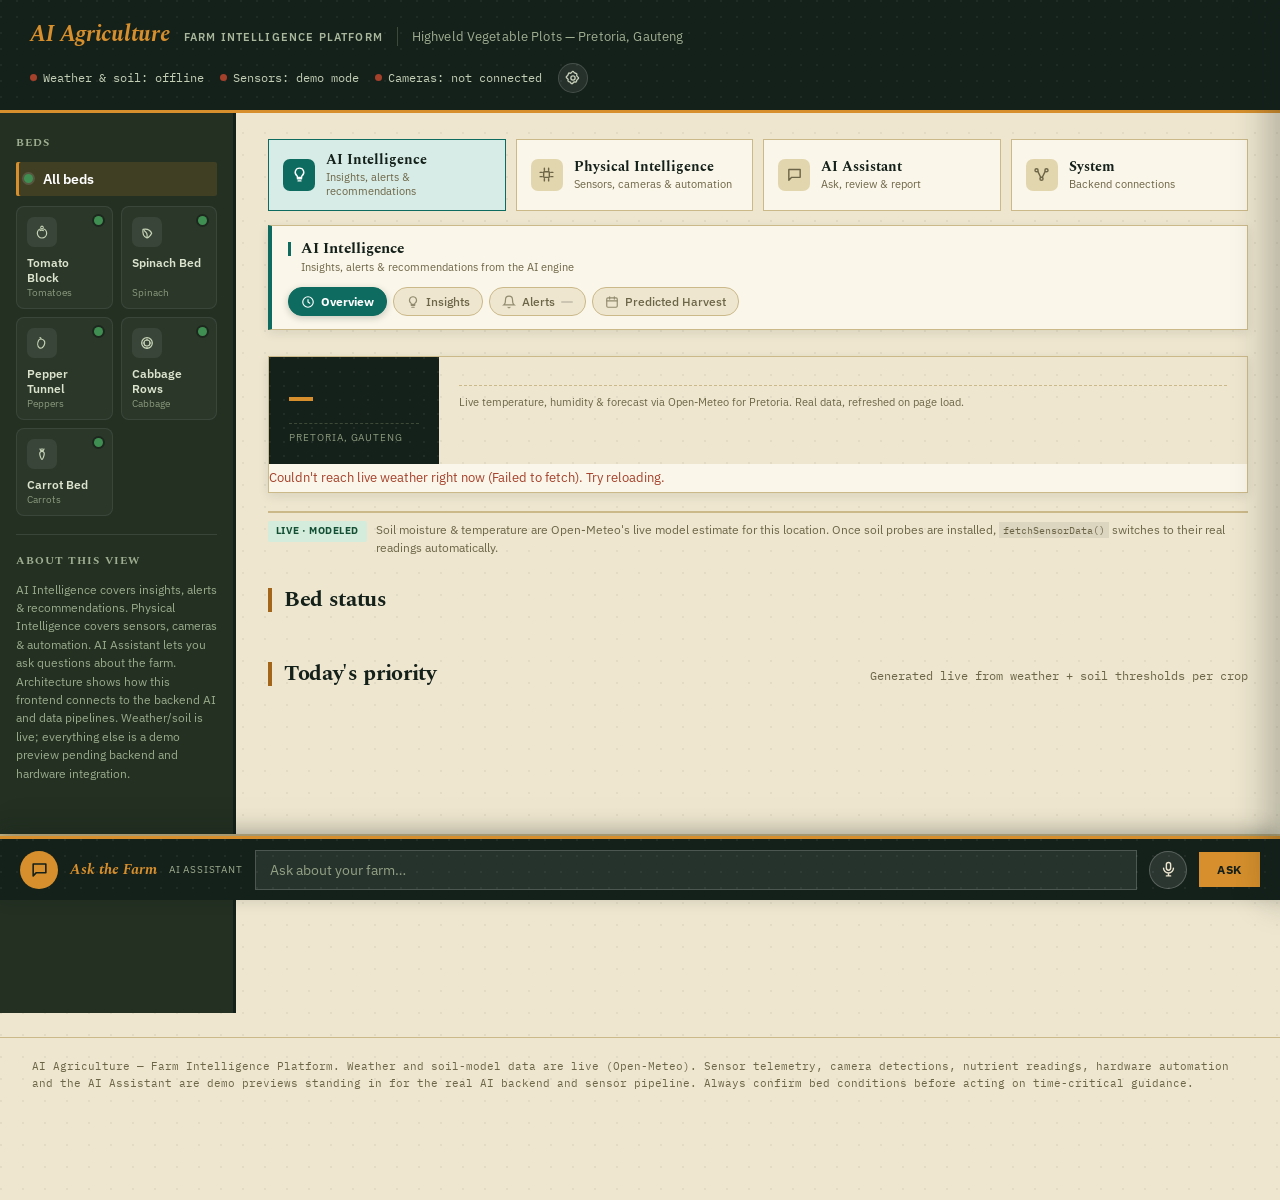
==== commit 3d732669: "Add voice input to AI Assistant via Web Speech API SpeechRecognition — mic button records and auto-a" ====
--- a/index.html
+++ b/index.html
@@ -423,6 +423,16 @@
     font-size:11.5px;text-transform:uppercase;letter-spacing:0.05em;cursor:pointer;flex-shrink:0;
   }
   .chat-bar-send:hover{background:#e6a13c;}
+  .chat-bar-mic{
+    width:38px;height:38px;border-radius:50%;background:rgba(255,255,255,0.1);
+    border:1px solid rgba(255,255,255,0.22);color:var(--field);cursor:pointer;flex-shrink:0;
+    display:flex;align-items:center;justify-content:center;transition:background 0.14s ease, color 0.14s ease;
+  }
+  .chat-bar-mic:hover{background:rgba(255,255,255,0.18);}
+  .chat-bar-mic svg{width:17px;height:17px;}
+  .chat-bar-mic.listening{background:var(--rust);border-color:var(--rust);color:#fff;animation:micpulse 1s ease-in-out infinite;}
+  .chat-bar-mic.unsupported{opacity:0.35;cursor:not-allowed;}
+  @keyframes micpulse{0%,100%{box-shadow:0 0 0 0 rgba(165,64,43,0.5);}50%{box-shadow:0 0 0 8px rgba(165,64,43,0);}}
   @media (min-width:640px){ .chat-bar-sub{display:block;} }
 
   /* ---------- expandable full panel ---------- */
@@ -873,7 +883,7 @@
       <button id="chat-close" aria-label="Collapse">Collapse ▾</button>
     </div>
   </div>
-  <div class="chat-float-note"><span class="flag">Demo logic</span> Answers scan live weather/soil, current insights &amp; alerts, camera and automation status, and Farm Memory — not scripted per question. The speaker icon above reads replies aloud using your browser's voice — genuinely live, no backend needed.</div>
+  <div class="chat-float-note"><span class="flag">Demo logic</span> Answers scan live weather/soil, current insights &amp; alerts, camera and automation status, and Farm Memory — not scripted per question. The speaker icon reads replies aloud; the microphone in the bar below lets you ask by voice — both run on your browser's built-in speech engine, no backend needed.</div>
   <div class="chat-float-body">
     <div class="chat-log" id="chat-log"></div>
   </div>
@@ -894,6 +904,9 @@
   <span class="chat-bar-label">Ask the Farm</span>
   <span class="chat-bar-sub">AI Assistant</span>
   <input type="text" id="chat-input" class="chat-bar-input" placeholder="Ask about your farm…" />
+  <button class="chat-bar-mic" id="chat-mic" aria-label="Ask by voice" title="Ask by voice">
+    <svg viewBox="0 0 24 24" fill="none" stroke="currentColor" stroke-width="2" stroke-linecap="round" stroke-linejoin="round"><rect x="9" y="2" width="6" height="11" rx="3"/><path d="M5 10a7 7 0 0014 0M12 17v4M9 21h6"/></svg>
+  </button>
   <button class="chat-bar-send" id="chat-send">Ask</button>
 </div>
 
@@ -982,6 +995,64 @@
   if(!btn) return;
   btn.classList.toggle('muted', !SETTINGS.voiceEnabled);
   btn.title = SETTINGS.voiceEnabled ? 'Voice replies on — click to mute' : 'Voice replies off — click to unmute';
+}
+
+// =====================================================================
+// VOICE INPUT — real browser speech-to-text via the Web Speech API
+// (SpeechRecognition). No backend, no API key. Chrome/Edge support this
+// well; Firefox and some browsers don't — the mic button disables itself
+// with an explanatory tooltip where it's unavailable, rather than
+// pretending to listen.
+// =====================================================================
+function initVoiceInput(openPanel){
+  const micBtn = document.getElementById('chat-mic');
+  const input = document.getElementById('chat-input');
+  const RecognitionAPI = window.SpeechRecognition || window.webkitSpeechRecognition;
+
+  if(!RecognitionAPI){
+    micBtn.classList.add('unsupported');
+    micBtn.title = 'Voice input not supported in this browser';
+    micBtn.disabled = true;
+    return;
+  }
+
+  const recognition = new RecognitionAPI();
+  recognition.lang = 'en-ZA';
+  recognition.continuous = false;
+  recognition.interimResults = true;
+  let listening = false;
+
+  recognition.onstart = () => {
+    listening = true;
+    micBtn.classList.add('listening');
+    input.placeholder = 'Listening…';
+    openPanel();
+  };
+  recognition.onresult = (e) => {
+    let transcript = '';
+    for(let i=0;i<e.results.length;i++) transcript += e.results[i][0].transcript;
+    input.value = transcript;
+    if(e.results[e.results.length-1].isFinal){
+      recognition.stop();
+      if(transcript.trim()) askFarm(transcript);
+      input.value = '';
+    }
+  };
+  recognition.onerror = () => {
+    listening = false;
+    micBtn.classList.remove('listening');
+    input.placeholder = 'Ask about your farm…';
+  };
+  recognition.onend = () => {
+    listening = false;
+    micBtn.classList.remove('listening');
+    input.placeholder = 'Ask about your farm…';
+  };
+
+  micBtn.addEventListener('click', () => {
+    if(listening){ recognition.stop(); return; }
+    try{ recognition.start(); }catch(e){ /* already started */ }
+  });
 }
 
 function loadSettings(){
@@ -1569,6 +1640,8 @@
     });
   }
 
+  initVoiceInput(openPanel);
+
   document.getElementById('memory-list').innerHTML = FARM_MEMORY.map(m => `<div class="log-row"><div class="t">${m.t}</div><div class="who">${m.who}</div><div>${m.text}</div></div>`).join('');
 
   document.getElementById('report-tiles').innerHTML = `
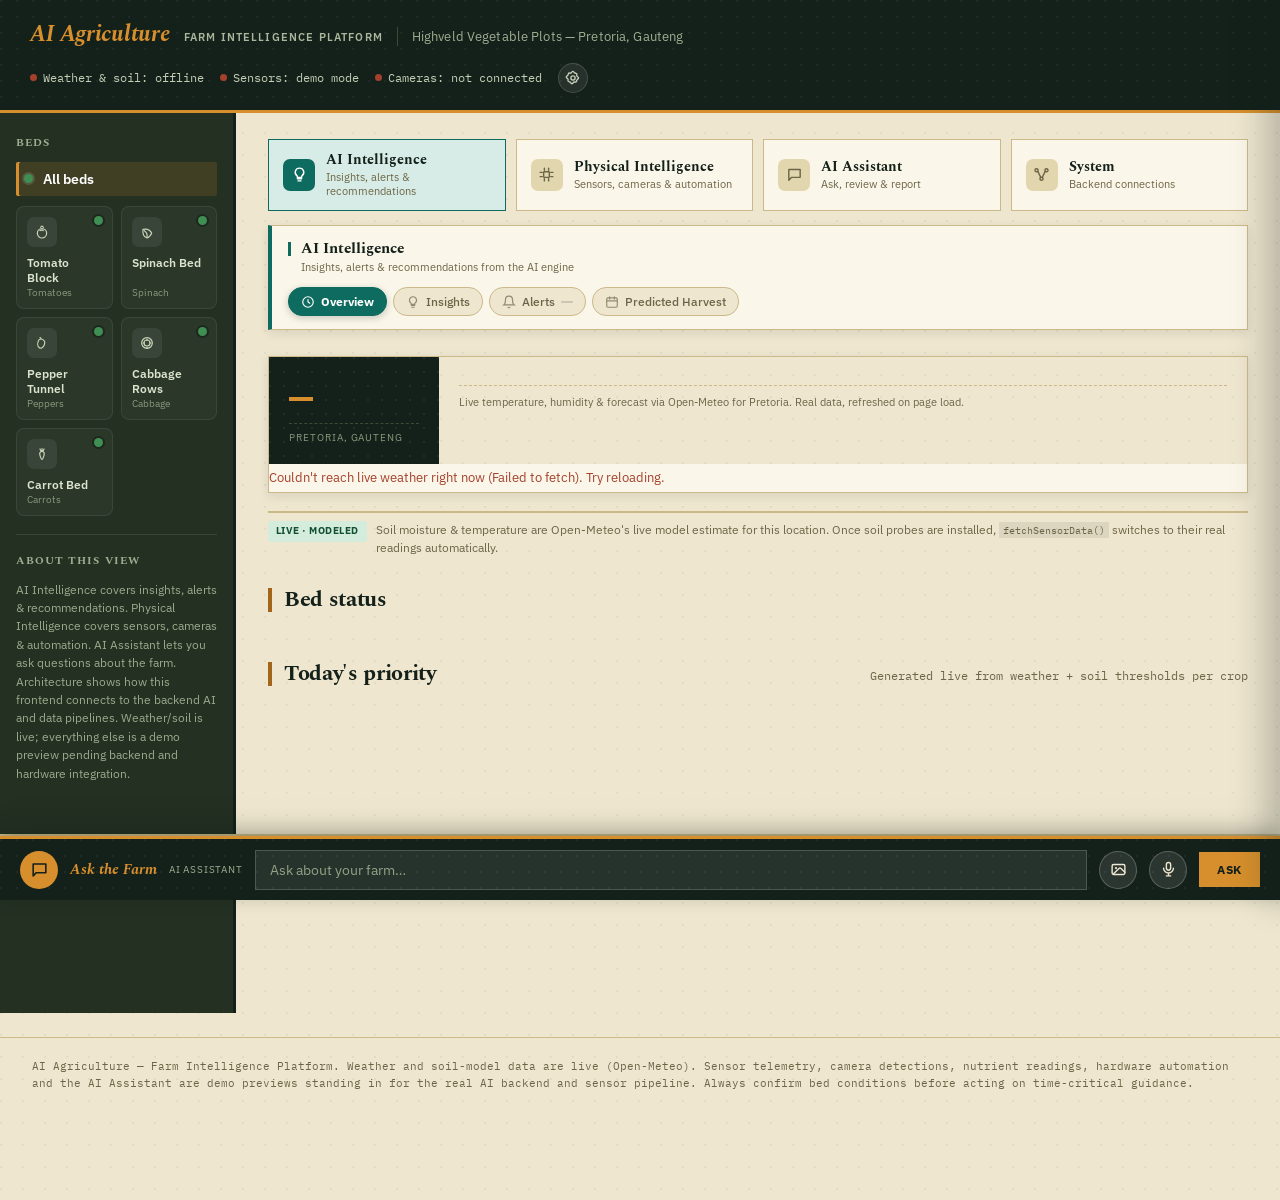
==== commit 610187ef: "Add plant photo upload to AI Assistant — reads image locally in-browser and returns a demo-labeled m" ====
--- a/index.html
+++ b/index.html
@@ -312,6 +312,8 @@
   .chat-msg.user{align-self:flex-end;}
   .chat-msg .bubble{padding:10px 14px;font-size:13.5px;}
   .chat-msg.user .bubble{background:var(--ink);color:var(--field);}
+  .chat-img{max-width:220px;display:block;margin-top:8px;border:1px solid rgba(255,255,255,0.25);}
+  .chat-analyzing{font-size:12px;color:var(--muted);font-style:italic;padding:4px 0 2px;}
   .chat-msg.ai .bubble{background:#fff;border:1px solid var(--line);border-left:3px solid var(--teal);}
   .chat-msg.ai .answer{font-weight:700;margin-bottom:9px;font-family:'Spectral',serif;font-size:15.5px;}
   .chat-msg.ai .block{margin-top:9px;}
@@ -883,7 +885,7 @@
       <button id="chat-close" aria-label="Collapse">Collapse ▾</button>
     </div>
   </div>
-  <div class="chat-float-note"><span class="flag">Demo logic</span> Answers scan live weather/soil, current insights &amp; alerts, camera and automation status, and Farm Memory — not scripted per question. The speaker icon reads replies aloud; the microphone in the bar below lets you ask by voice — both run on your browser's built-in speech engine, no backend needed.</div>
+  <div class="chat-float-note"><span class="flag">Demo logic</span> Answers scan live weather/soil, current insights &amp; alerts, camera and automation status, and Farm Memory — not scripted per question. The speaker icon reads replies aloud and the microphone lets you ask by voice — both run on your browser's built-in speech engine, no backend needed. <span class="flag">Demo</span> The photo icon lets you upload a plant image; the analysis returned is a placeholder preview, not a real vision model.</div>
   <div class="chat-float-body">
     <div class="chat-log" id="chat-log"></div>
   </div>
@@ -904,6 +906,10 @@
   <span class="chat-bar-label">Ask the Farm</span>
   <span class="chat-bar-sub">AI Assistant</span>
   <input type="text" id="chat-input" class="chat-bar-input" placeholder="Ask about your farm…" />
+  <input type="file" id="chat-image-input" accept="image/*" style="display:none">
+  <button class="chat-bar-mic" id="chat-image-btn" aria-label="Upload a plant photo" title="Upload a plant photo">
+    <svg viewBox="0 0 24 24" fill="none" stroke="currentColor" stroke-width="2" stroke-linecap="round" stroke-linejoin="round"><rect x="3" y="5" width="18" height="14" rx="2"/><circle cx="8.5" cy="10" r="1.6" fill="currentColor" stroke="none"/><path d="M21 16l-5.5-5.5a2 2 0 00-2.8 0L5 18"/></svg>
+  </button>
   <button class="chat-bar-mic" id="chat-mic" aria-label="Ask by voice" title="Ask by voice">
     <svg viewBox="0 0 24 24" fill="none" stroke="currentColor" stroke-width="2" stroke-linecap="round" stroke-linejoin="round"><rect x="9" y="2" width="6" height="11" rx="3"/><path d="M5 10a7 7 0 0014 0M12 17v4M9 21h6"/></svg>
   </button>
@@ -1601,6 +1607,70 @@
   setTimeout(() => pushChatMsg('ai', answerFarmQuestion(q)), 250);
 }
 
+// =====================================================================
+// IMAGE UPLOAD — reads a photo locally in the browser (FileReader, no
+// upload to any server) and returns a mock plant-health analysis in the
+// same Answer/Evidence/Reason/Recommendation shape. There is no real
+// vision model behind this — it's a placeholder for what a real
+// image-analysis backend would return, and every response says so.
+// =====================================================================
+const IMAGE_FINDINGS = [
+  {
+    answer: "This looks like early-stage leaf discoloration, possibly nutrient stress.",
+    evidence: ['Yellowing concentrated on older, lower leaves', 'Leaf margins intact, no clear lesion pattern'],
+    reason: "Interveinal yellowing on lower leaves is a common visual pattern for nitrogen or magnesium deficiency, though it can also follow overwatering.",
+    recommendation: "Cross-check with a soil nutrient reading before treating — this is a visual guess, not a lab result."
+  },
+  {
+    answer: "Leaf spotting consistent with early blight.",
+    evidence: ['Concentric dark spots on lower leaves', 'Surrounding tissue slightly yellowed'],
+    reason: "This ringed lesion pattern is typical of fungal leaf-spot disease, which often starts on older, lower leaves in humid conditions.",
+    recommendation: "Remove affected leaves, improve airflow, and confirm with a closer inspection if it spreads."
+  },
+  {
+    answer: "No clear signs of disease or pest damage — this looks healthy.",
+    evidence: ['Even leaf color across the frame', 'No visible lesions, holes, or webbing'],
+    reason: "Leaf color and structure look within normal range for this growth stage.",
+    recommendation: "No action needed — keep monitoring as usual."
+  },
+  {
+    answer: "Possible pest damage — irregular holes visible on the leaves.",
+    evidence: ['Irregular chewed-edge holes', 'No insect visible in this frame'],
+    reason: "Chewed leaf margins without a visible pest often points to a nighttime feeder like caterpillars or slugs.",
+    recommendation: "Check the underside of leaves at dusk, or compare against the Cameras tab's plant-health index."
+  }
+];
+
+function generatePlantImageAnalysis(){
+  const pick = IMAGE_FINDINGS[Math.floor(Math.random()*IMAGE_FINDINGS.length)];
+  const confidence = Math.floor(50 + Math.random()*40);
+  return {
+    answer: pick.answer,
+    evidence: [`Visual match confidence: ${confidence}% (demo estimate)`, ...pick.evidence, 'No real vision model connected — this is a placeholder response'],
+    reason: pick.reason,
+    recommendation: pick.recommendation
+  };
+}
+
+function askFarmWithImage(file){
+  if(!file) return;
+  const reader = new FileReader();
+  reader.onload = (e) => {
+    const dataUrl = e.target.result;
+    const log = document.getElementById('chat-log');
+    log.insertAdjacentHTML('beforeend', `<div class="chat-msg user"><div class="bubble">Uploaded a photo for analysis<img class="chat-img" src="${dataUrl}" alt="Uploaded plant photo"></div></div>`);
+    log.scrollTop = log.scrollHeight;
+    const analyzingId = 'analyzing-' + Date.now();
+    log.insertAdjacentHTML('beforeend', `<div class="chat-msg ai" id="${analyzingId}"><div class="bubble"><div class="chat-analyzing">Analyzing image…</div></div></div>`);
+    log.scrollTop = log.scrollHeight;
+    setTimeout(() => {
+      document.getElementById(analyzingId)?.remove();
+      pushChatMsg('ai', generatePlantImageAnalysis());
+    }, 900);
+  };
+  reader.readAsDataURL(file);
+}
+
 function initAssistant(){
   const floatPanel = document.getElementById('chat-float');
   const openPanel = () => floatPanel.classList.add('open');
@@ -1641,6 +1711,16 @@
   }
 
   initVoiceInput(openPanel);
+
+  document.getElementById('chat-image-btn').addEventListener('click', () => {
+    openPanel();
+    document.getElementById('chat-image-input').click();
+  });
+  document.getElementById('chat-image-input').addEventListener('change', (e) => {
+    const file = e.target.files[0];
+    if(file) askFarmWithImage(file);
+    e.target.value = '';
+  });
 
   document.getElementById('memory-list').innerHTML = FARM_MEMORY.map(m => `<div class="log-row"><div class="t">${m.t}</div><div class="who">${m.who}</div><div>${m.text}</div></div>`).join('');
 
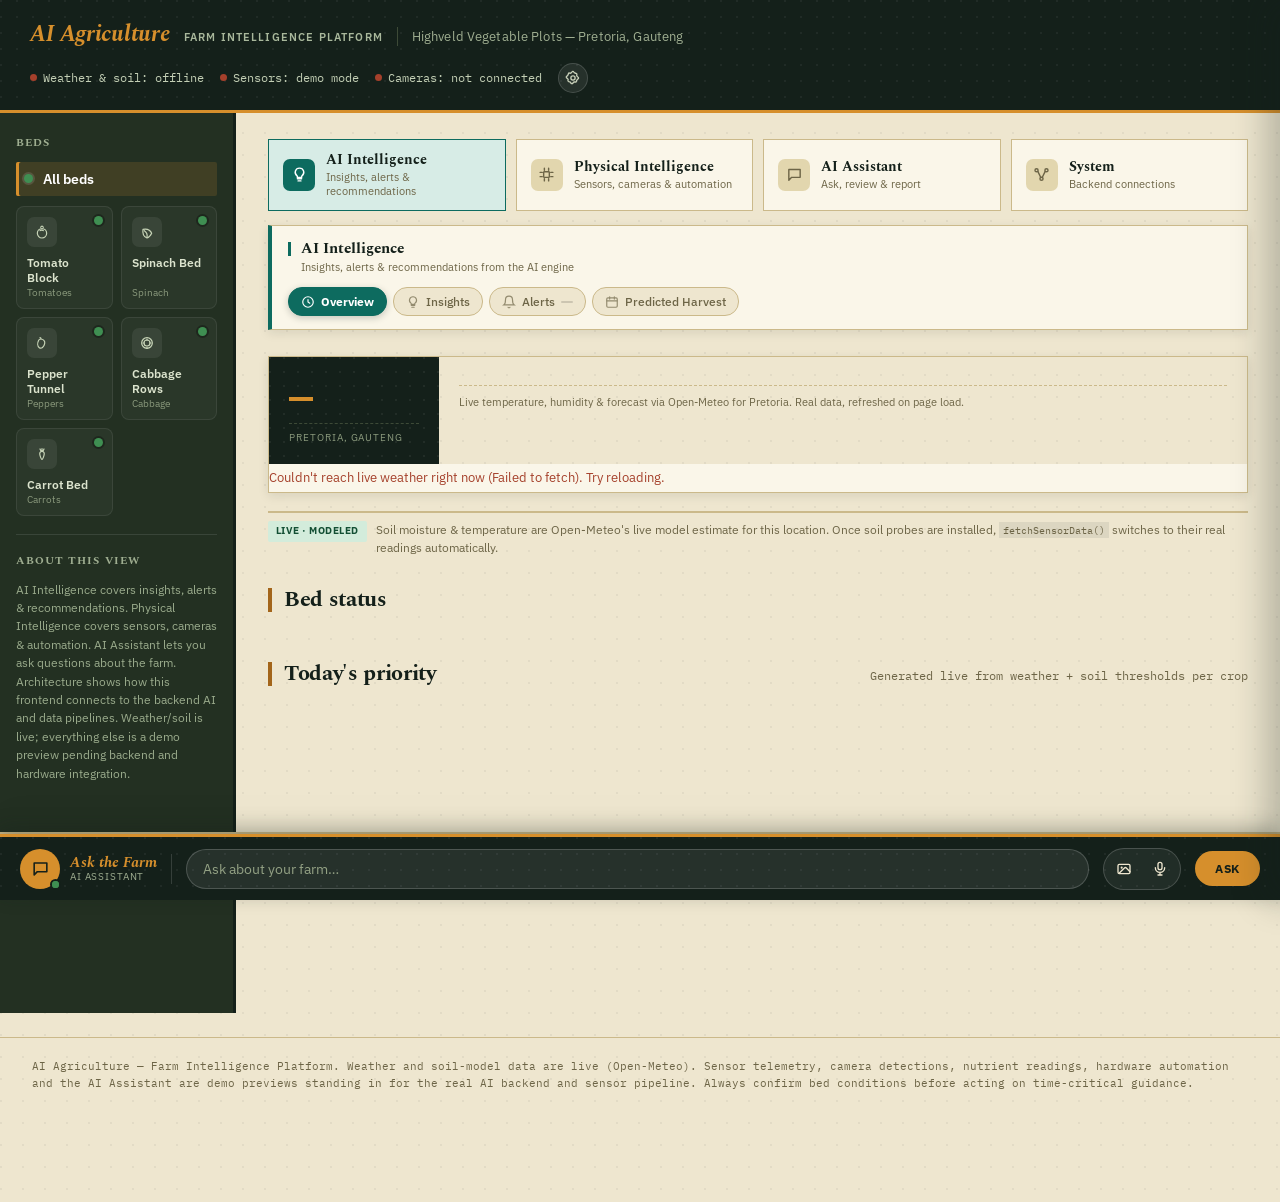
==== commit 2900f4b0: "Redesign the persistent AI bar: identity block with a live status pulse, divider, pill-shaped input/" ====
--- a/index.html
+++ b/index.html
@@ -7,477 +7,7 @@
 <link rel="preconnect" href="https://fonts.googleapis.com">
 <link rel="preconnect" href="https://fonts.gstatic.com" crossorigin>
 <link href="https://fonts.googleapis.com/css2?family=Spectral:ital,wght@0,400;0,500;0,600;1,400&family=IBM+Plex+Sans:wght@400;500;600;700&family=IBM+Plex+Mono:wght@500&display=swap" rel="stylesheet">
-<style>
-  :root{
-    --ink:#14201a; --ink-soft:#233022;
-    --field:#eee6cf; --field-deep:#e1d5b0; --paper:#faf6e9;
-    --line:#cbb98a; --line-soft:#e2d6ae;
-    --gold:#d68f2c; --gold-deep:#a3651a;
-    --teal:#0d6b5f; --teal-soft:#d7ece6;
-    --rust:#a5402b; --rust-soft:#f3ddd0;
-    --muted:#6d6547;
-    --ok:#3f8f52;
-    --shadow:0 3px 10px rgba(20,32,26,0.10);
-  }
-  *{box-sizing:border-box;}
-  html{scroll-behavior:smooth;}
-  body{
-    margin:0;color:var(--ink);font-family:'IBM Plex Sans', sans-serif;font-size:15px;line-height:1.55;
-    background-color:var(--field);
-    background-image:
-      radial-gradient(circle at 1px 1px, rgba(20,32,26,0.055) 1px, transparent 0);
-    background-size:22px 22px;
-  }
-  h1,h2,h3{font-family:'Spectral', serif;font-weight:700;margin:0;letter-spacing:-0.015em;}
-  .mono{font-family:'IBM Plex Mono', monospace;letter-spacing:0.01em;}
-  button{font-family:inherit;}
-  code{font-family:'IBM Plex Mono', monospace;font-size:0.9em;background:rgba(20,32,26,0.08);padding:1px 4px;}
-  ::selection{background:var(--gold);color:var(--ink);}
-
-  /* ---------- masthead ---------- */
-  .topbar{
-    display:flex;align-items:center;justify-content:space-between;
-    padding:17px 30px;background:var(--ink);color:var(--field);
-    flex-wrap:wrap;gap:10px;border-bottom:3px solid var(--gold);
-    background-image:radial-gradient(circle at 1px 1px, rgba(255,255,255,0.05) 1px, transparent 0);
-    background-size:16px 16px;
-  }
-  .brand{display:flex;align-items:baseline;gap:14px;}
-  .brand .mark{font-family:'Spectral', serif;font-style:italic;font-weight:700;font-size:23px;color:var(--gold);letter-spacing:-0.01em;}
-  .brand .sub{font-size:10.5px;color:#a9b89c;text-transform:uppercase;letter-spacing:0.11em;font-weight:600;}
-  .brand .farm{font-size:12.5px;color:#9fae91;border-left:1px solid #3d4a37;padding-left:14px;letter-spacing:0.01em;}
-  .ai-health{display:flex;align-items:center;gap:16px;font-size:11.5px;color:#c3cfb5;flex-wrap:wrap;font-family:'IBM Plex Mono',monospace;}
-  .ai-health .item{display:flex;align-items:center;gap:6px;}
-  .dot{width:7px;height:7px;border-radius:50%;flex-shrink:0;}
-  .dot.live{background:var(--ok);box-shadow:0 0 0 3px rgba(63,143,82,0.28);animation:pulse 2.2s ease-in-out infinite;}
-  .dot.pending{background:var(--gold);}
-  .dot.off{background:var(--rust);}
-  @keyframes pulse{0%,100%{opacity:1;}50%{opacity:0.45;}}
-
-  /* ---------- shell ---------- */
-  .shell{display:grid;grid-template-columns:236px 1fr;min-height:100vh;}
-  .rail{background:var(--ink-soft);color:var(--field);padding:22px 16px;border-right:3px solid var(--ink);}
-  .rail h3{font-size:10.5px;color:#9fae91;font-weight:700;margin-bottom:11px;text-transform:uppercase;letter-spacing:0.1em;}
-  .zone-item{display:flex;align-items:center;gap:10px;width:100%;text-align:left;padding:8px 8px;background:none;border:none;border-radius:2px;cursor:pointer;color:#dbe3cd;font-size:13.5px;transition:background 0.14s ease;}
-  .zone-item:hover{background:rgba(255,255,255,0.06);}
-  .zone-item.active{background:rgba(214,143,44,0.16);color:#fff;font-weight:600;box-shadow:inset 3px 0 0 var(--gold);}
-  .zone-item.all-item{margin-bottom:10px;}
-
-  .bed-grid{display:grid;grid-template-columns:1fr 1fr;gap:8px;}
-  .bed-grid .zone-item{
-    position:relative;flex-direction:column;align-items:flex-start;gap:0;
-    background:rgba(255,255,255,0.035);border:1px solid rgba(255,255,255,0.08);
-    border-radius:8px;padding:10px 10px 9px;box-shadow:none;
-  }
-  .bed-grid .zone-item:hover{background:rgba(255,255,255,0.075);border-color:rgba(255,255,255,0.16);}
-  .bed-grid .zone-item.active{background:rgba(214,143,44,0.2);border-color:var(--gold);box-shadow:none;color:#dbe3cd;}
-  .bed-grid .zone-icon{
-    width:30px;height:30px;border-radius:7px;margin-bottom:8px;
-    background:rgba(255,255,255,0.07);display:flex;align-items:center;justify-content:center;color:#c7d4b7;
-  }
-  .bed-grid .zone-icon svg{width:16px;height:16px;}
-  .bed-grid .zone-item.active .zone-icon{background:rgba(255,255,255,0.16);color:#fff;}
-  .bed-grid .zone-status{position:absolute;top:9px;right:9px;box-shadow:0 0 0 2px rgba(20,26,20,0.55);}
-  .bed-grid .zone-name{font-size:12px;font-weight:600;display:block;line-height:1.25;}
-  .bed-grid .zone-crop{font-size:10px;color:#8b9a7d;display:block;margin-top:1px;}
-  .bed-grid .zone-item.active .zone-name{font-weight:700;color:#fff;}
-  .zone-status{width:9px;height:9px;border-radius:50%;flex-shrink:0;box-shadow:0 0 0 2px rgba(255,255,255,0.12);}
-  .zone-status.ok{background:var(--ok);}
-  .zone-status.watch{background:var(--gold);}
-  .zone-status.alert{background:var(--rust);}
-  .zone-name{flex:1;}
-  .zone-crop{font-size:11px;color:#8b9a7d;}
-  .rail-divider{height:1px;background:rgba(255,255,255,0.1);margin:18px 0;}
-  .rail-note{font-size:11.5px;color:#9aab8c;line-height:1.6;}
-
-  /* ---------- main / nav ---------- */
-  .main{padding:26px 32px 60px;}
-  .area-switcher{display:grid;grid-template-columns:repeat(auto-fit,minmax(180px,1fr));gap:10px;margin-bottom:14px;}
-  .area-btn{
-    display:flex;align-items:center;gap:11px;text-align:left;
-    border:1.5px solid var(--line);background:var(--paper);padding:12px 14px;cursor:pointer;
-    transition:border-color 0.15s ease, background 0.15s ease, transform 0.12s ease;
-  }
-  .area-btn:hover{transform:translateY(-1px);}
-  .area-icon{width:32px;height:32px;border-radius:7px;background:var(--line-soft);color:var(--muted);display:flex;align-items:center;justify-content:center;flex-shrink:0;transition:background 0.15s ease, color 0.15s ease;}
-  .area-icon svg{width:17px;height:17px;}
-  .area-title{font-family:'Spectral',serif;font-weight:700;font-size:13.5px;color:var(--ink);line-height:1.2;}
-  .area-sub{font-size:10.5px;color:var(--muted);margin-top:2px;}
-  .area-btn.g-ai.active{border-color:var(--teal);background:var(--teal-soft);}
-  .area-btn.g-ai.active .area-icon{background:var(--teal);color:#fff;}
-  .area-btn.g-physical.active{border-color:var(--gold-deep);background:#f2e2bc;}
-  .area-btn.g-physical.active .area-icon{background:var(--gold-deep);color:#fff;}
-  .area-btn.g-assistant.active{border-color:#8a5fae;background:#ece0f2;}
-  .area-btn.g-assistant.active .area-icon{background:#8a5fae;color:#fff;}
-  .area-btn.g-system.active{border-color:#6b6b5e;background:#e2e2da;}
-  .area-btn.g-system.active .area-icon{background:#6b6b5e;color:#fff;}
-
-  .tab-groups{display:block;margin-bottom:26px;}
-  .tab-groups .tab-group{display:none;}
-  .tab-groups .tab-group.active-area{display:block;}
-  .tab-group{--accent:var(--teal);border:1px solid var(--line);border-left:4px solid var(--accent);background:var(--paper);padding:14px 16px 13px;box-shadow:var(--shadow);}
-  .tab-group.g-ai{--accent:var(--teal);}
-  .tab-group.g-physical{--accent:var(--gold-deep);}
-  .tab-group.g-assistant{--accent:#8a5fae;}
-  .tab-group.g-system{--accent:#6b6b5e;}
-  .tab-group-head{margin-bottom:12px;}
-  .tab-group-title{font-family:'Spectral',serif;font-weight:700;font-size:15px;line-height:1.2;position:relative;padding-left:13px;}
-  .tab-group-title::before{content:'';position:absolute;left:0;top:2px;bottom:2px;width:3px;background:var(--accent);}
-  .tab-group-sub{font-size:11px;color:var(--muted);margin-top:2px;line-height:1.4;padding-left:13px;}
-  .tab-row{display:flex;gap:6px;flex-wrap:wrap;}
-  .tab{display:flex;align-items:center;gap:6px;padding:6px 12px;border-radius:14px;border:1px solid var(--line);background:var(--field);color:var(--muted);font-size:12px;font-weight:500;cursor:pointer;white-space:nowrap;transition:background 0.16s ease, color 0.16s ease, transform 0.12s ease, border-color 0.16s ease;}
-  .tab svg{width:14px;height:14px;flex-shrink:0;opacity:0.7;transition:opacity 0.16s ease;}
-  .tab:hover{background:var(--field-deep);color:var(--ink);transform:translateY(-1px);}
-  .tab:hover svg{opacity:1;}
-  .tab:active{transform:translateY(0);}
-  .tab.active{background:var(--accent);color:#fff;font-weight:700;border-color:var(--accent);box-shadow:0 2px 7px rgba(20,32,26,0.22);}
-  .tab.active svg{opacity:1;}
-  .tab .count-badge{font-size:9.5px;font-weight:700;background:rgba(0,0,0,0.14);padding:1px 6px;border-radius:8px;}
-  .tab.active .count-badge{background:rgba(255,255,255,0.25);}
-  .panel{display:none;}
-  .panel.active{display:block;animation:fadeIn 0.2s ease;}
-  @keyframes fadeIn{from{opacity:0;transform:translateY(3px);}to{opacity:1;transform:translateY(0);}}
-
-  .section-head{display:flex;align-items:baseline;justify-content:space-between;margin-bottom:14px;flex-wrap:wrap;gap:6px;padding-top:4px;}
-  .section-head h2{font-size:22px;position:relative;padding-left:16px;}
-  .section-head h2::before{content:'';position:absolute;left:0;top:5px;bottom:5px;width:4px;background:var(--gold-deep);}
-  .section-head .count{font-size:11.5px;color:var(--muted);font-family:'IBM Plex Mono',monospace;}
-
-  /* ---------- weather hero ---------- */
-  .weather-widget{display:grid;grid-template-columns:170px 1fr;border:1px solid var(--line);margin-bottom:18px;box-shadow:var(--shadow);overflow:hidden;}
-  .weather-now{background:var(--ink);color:var(--field);padding:18px 20px;position:relative;background-image:radial-gradient(circle at 1px 1px, rgba(255,255,255,0.06) 1px, transparent 0);background-size:14px 14px;}
-  .weather-now .temp{font-family:'IBM Plex Mono',monospace;font-size:40px;font-weight:600;line-height:1;letter-spacing:-0.02em;color:var(--gold);}
-  .weather-now .cond{font-size:11.5px;color:#b9c2a8;margin-top:8px;line-height:1.4;}
-  .weather-now .loc{font-size:9.5px;color:#8b9a7d;text-transform:uppercase;letter-spacing:0.1em;margin-top:8px;border-top:1px dashed #3d4a37;padding-top:7px;}
-  .weather-panel-right{padding:16px 20px;}
-  .weather-days{display:flex;overflow-x:auto;}
-  .wday{flex:1;min-width:70px;text-align:center;padding:0 10px;border-left:1px dashed var(--line);}
-  .wday:first-child{border-left:none;}
-  .wday .d{font-size:10px;color:var(--muted);margin-bottom:3px;text-transform:uppercase;letter-spacing:0.06em;font-weight:600;}
-  .wday .t{font-size:13.5px;font-weight:600;font-family:'IBM Plex Mono',monospace;}
-  .wday .p{font-size:10.5px;color:var(--teal);font-weight:700;margin-top:3px;}
-  .weather-error{font-size:13px;color:var(--rust);padding:4px 0;grid-column:1/-1;background:var(--paper);}
-  .source-note{font-size:10.5px;color:var(--muted);margin-top:12px;border-top:1px dashed var(--line);padding-top:8px;}
-
-  .soil-strip{display:grid;grid-template-columns:repeat(auto-fit,minmax(150px,1fr));border:1px solid var(--line);background:var(--paper);margin-bottom:8px;}
-  .soil-chip{padding:11px 14px;border-left:1px dashed var(--line);position:relative;}
-  .soil-chip:first-child{border-left:none;}
-  .soil-chip::before{content:'';position:absolute;top:0;left:0;width:14px;height:2px;background:var(--gold-deep);}
-  .soil-chip .k{font-size:9.5px;color:var(--muted);margin-bottom:4px;text-transform:uppercase;letter-spacing:0.06em;}
-  .soil-chip .v{font-size:18px;font-weight:600;font-family:'IBM Plex Mono',monospace;}
-
-  .data-note{display:flex;align-items:flex-start;gap:9px;font-size:11.5px;color:var(--muted);margin:0 0 22px;line-height:1.55;}
-  .data-note .flag{flex-shrink:0;font-size:9.5px;font-weight:700;color:var(--gold-deep);background:#f2e2bc;padding:3px 8px;letter-spacing:0.05em;text-transform:uppercase;border-radius:2px;}
-  .data-note.demo .flag{color:var(--rust);background:var(--rust-soft);}
-  .data-note.live .flag{color:#134f34;background:#d3ecdb;}
-
-  /* ---------- cards ---------- */
-  .card{--accent:var(--teal);display:grid;grid-template-columns:56px 1fr;background:var(--paper);border:1px solid var(--line);margin-bottom:14px;box-shadow:var(--shadow);transition:transform 0.14s ease, box-shadow 0.14s ease;}
-  .card:hover{transform:translateY(-1px);box-shadow:0 6px 16px rgba(20,32,26,0.12);}
-  .card.priority{--accent:var(--gold-deep);}
-  .card.alert{--accent:var(--rust);}
-  .card.demo{--accent:var(--muted);}
-  .card.demo .card-index{background:repeating-linear-gradient(135deg, var(--accent) 0 6px, #7a7256 6px 12px);}
-  .card-index{background:var(--accent);color:#fff;display:flex;flex-direction:column;align-items:center;justify-content:center;gap:7px;padding:12px 4px;}
-  .idx-num{font-family:'IBM Plex Mono',monospace;font-size:19px;font-weight:700;line-height:1;}
-  .idx-conf{font-size:8px;font-weight:700;text-transform:uppercase;letter-spacing:0.08em;writing-mode:vertical-rl;transform:rotate(180deg);opacity:0.92;white-space:nowrap;}
-  .card-body{padding:15px 17px 13px;min-width:0;}
-  .card-top{margin-bottom:2px;}
-  .card-title{font-family:'Spectral', serif;font-size:16.5px;font-weight:700;margin-bottom:4px;}
-  .card-meta{font-size:11.5px;color:var(--muted);font-family:'IBM Plex Mono',monospace;}
-  .card-actions{display:flex;align-items:center;gap:11px;margin:11px 0 3px;}
-  .link-action{background:none;border:none;padding:0 0 2px;font-size:11px;font-weight:700;text-transform:uppercase;letter-spacing:0.05em;color:var(--ink);cursor:pointer;border-bottom:1.5px solid transparent;transition:border-color 0.14s ease, color 0.14s ease;}
-  .link-action:hover{border-color:var(--accent);color:var(--accent);}
-  .card-actions .sep{color:var(--line);font-size:12px;}
-  .why{border-top:1px dashed var(--line);margin-top:10px;}
-  .why summary{list-style:none;padding:9px 0 3px;font-size:11.5px;color:var(--teal);cursor:pointer;font-weight:700;display:flex;align-items:center;gap:6px;text-transform:uppercase;letter-spacing:0.04em;}
-  .why summary::-webkit-details-marker{display:none;}
-  .why summary::before{content:"▸";display:inline-block;transition:transform 0.15s ease;font-size:10px;}
-  .why[open] summary::before{transform:rotate(90deg);}
-  .why-body{padding:2px 0 4px;font-size:13px;color:var(--ink);}
-  .why-body .reasoning{background:var(--teal-soft);padding:10px 12px;margin-bottom:10px;color:#0c4a41;border-left:2px solid var(--teal);}
-  .evidence-grid{display:grid;grid-template-columns:repeat(auto-fit,minmax(140px,1fr));gap:9px;margin-top:8px;}
-  .evidence-item{border:1px solid var(--line);background:#fff;padding:8px 10px;}
-  .evidence-item .k{font-size:10px;color:var(--muted);margin-bottom:3px;text-transform:uppercase;letter-spacing:0.04em;}
-  .evidence-item .v{font-size:14px;font-weight:600;font-family:'IBM Plex Mono',monospace;}
-  .evidence-item .v.down{color:var(--rust);}
-  .evidence-item .v.up{color:#2f7a41;}
-  .stamp{display:inline-block;font-family:'IBM Plex Mono',monospace;font-size:10px;font-weight:700;text-transform:uppercase;letter-spacing:0.06em;border:1.5px solid var(--accent);color:var(--accent);padding:2px 9px;margin-bottom:8px;transform:rotate(-1.4deg);}
-  @media (max-width:480px){ .card{grid-template-columns:44px 1fr;} .idx-num{font-size:15px;} .idx-conf{font-size:7px;} }
-
-  /* ---------- harvest timeline ---------- */
-  .timeline-row{display:grid;grid-template-columns:150px 1fr;align-items:center;gap:14px;padding:12px 0;border-bottom:1px dashed var(--line);}
-  .timeline-row.clickable{cursor:pointer;}
-  .timeline-detail{display:none;font-size:11.5px;color:var(--muted);margin-top:7px;}
-  .timeline-detail strong{color:var(--ink);font-family:'IBM Plex Mono',monospace;}
-  .timeline-row.expanded .timeline-detail{display:block;}
-  .timeline-row:last-child{border-bottom:none;}
-  .timeline-label .name{font-weight:700;font-size:13.5px;}
-  .timeline-label .crop{font-size:11px;color:var(--muted);text-transform:uppercase;letter-spacing:0.04em;}
-  .timeline-track{position:relative;height:20px;background:repeating-linear-gradient(90deg, var(--line) 0 1px, transparent 1px 68px);}
-  .timeline-window{position:absolute;top:2px;height:16px;background:var(--gold);opacity:0.92;display:flex;align-items:center;padding-left:8px;font-size:10.5px;color:#3a2708;font-weight:700;white-space:nowrap;font-family:'IBM Plex Mono',monospace;}
-
-  /* ---------- zone tiles ---------- */
-  .zone-tiles{display:grid;grid-template-columns:repeat(auto-fit,minmax(140px,1fr));gap:11px;margin-bottom:22px;}
-  .zone-tile{--status-color:var(--ok);position:relative;border:1px solid var(--line);padding:13px 14px 12px;background:var(--paper);box-shadow:var(--shadow);overflow:hidden;}
-  .zone-tile.clickable{cursor:pointer;transition:transform 0.14s ease, box-shadow 0.14s ease;}
-  .zone-tile.clickable:hover{transform:translateY(-2px);box-shadow:0 6px 16px rgba(20,32,26,0.14);}
-  .zone-tile.clickable:focus-visible{outline:2px solid var(--gold-deep);outline-offset:2px;}
-  .zone-tile::before{content:'';position:absolute;top:0;right:0;width:0;height:0;border-style:solid;border-width:0 24px 24px 0;border-color:transparent var(--status-color) transparent transparent;}
-  .zone-tile.status-watch{--status-color:var(--gold);}
-  .zone-tile.status-alert{--status-color:var(--rust);}
-  .zone-tile-icon{width:26px;height:26px;border-radius:6px;background:var(--field-deep);display:flex;align-items:center;justify-content:center;color:var(--muted);margin-bottom:9px;}
-  .zone-tile-icon svg{width:15px;height:15px;}
-  .zt-name{font-size:10.5px;font-weight:700;text-transform:uppercase;letter-spacing:0.04em;color:var(--muted);margin-bottom:3px;}
-  .zt-reading{font-family:'IBM Plex Mono',monospace;font-size:23px;font-weight:700;color:var(--ink);line-height:1;}
-  .zt-reading .unit{font-size:13px;font-weight:500;color:var(--muted);margin-left:1px;}
-  .zt-target{font-size:10px;color:var(--muted);margin-top:5px;font-family:'IBM Plex Mono',monospace;}
-
-  /* --- sensors --- */
-  .sensor-table{width:100%;border-collapse:collapse;border:1px solid var(--line);background:var(--paper);font-size:13px;margin-bottom:8px;box-shadow:var(--shadow);}
-  .sensor-table th{text-align:left;font-size:10px;color:var(--muted);font-weight:700;padding:9px 12px;border-bottom:2px solid var(--gold-deep);background:var(--field-deep);text-transform:uppercase;letter-spacing:0.05em;}
-  .sensor-table th.sortable{cursor:pointer;user-select:none;}
-  .sensor-table th.sortable:hover{color:var(--gold-deep);}
-  .sensor-table td{padding:10px 12px;border-bottom:1px solid var(--line-soft);font-family:'IBM Plex Mono',monospace;font-size:12.5px;}
-  .sensor-table tr:last-child td{border-bottom:none;}
-  .status-pill{display:inline-flex;align-items:center;gap:5px;font-size:10.5px;font-weight:700;padding:2px 8px;border-radius:2px;text-transform:uppercase;letter-spacing:0.03em;}
-  .status-pill.online{color:#134f34;background:#d3ecdb;}
-  .status-pill.offline{color:var(--rust);background:var(--rust-soft);}
-  .status-pill .d{width:6px;height:6px;border-radius:50%;}
-  .status-pill.online .d{background:var(--ok);}
-  .status-pill.offline .d{background:var(--rust);}
-
-  .spark-grid{display:grid;grid-template-columns:repeat(auto-fit,minmax(220px,1fr));gap:12px;margin-bottom:22px;}
-  .spark-card{border:1px solid var(--line);background:var(--paper);padding:14px 16px;box-shadow:var(--shadow);}
-  .spark-card .head{display:flex;justify-content:space-between;align-items:baseline;margin-bottom:7px;}
-  .spark-card .name{font-weight:700;font-size:12.5px;text-transform:uppercase;letter-spacing:0.03em;}
-  .spark-card .val{font-family:'IBM Plex Mono',monospace;font-size:18px;font-weight:600;color:var(--teal);}
-  .spark-card svg{width:100%;height:44px;display:block;}
-
-  /* --- cameras --- */
-  .cam-grid{display:grid;grid-template-columns:repeat(auto-fit,minmax(230px,1fr));gap:14px;margin-bottom:16px;}
-  .cam-card{border:1px solid var(--line);background:var(--paper);overflow:hidden;box-shadow:var(--shadow);cursor:pointer;transition:transform 0.14s ease, box-shadow 0.14s ease;}
-  .cam-card:hover{transform:translateY(-2px);box-shadow:0 6px 16px rgba(20,32,26,0.14);}
-  .cam-card:focus-visible{outline:2px solid var(--gold-deep);outline-offset:2px;}
-  .cam-detail{display:none;margin-top:10px;padding-top:10px;border-top:1px dashed var(--line);}
-  .cam-card.expanded .cam-detail{display:block;}
-  .cam-detail .evidence-grid{margin-top:0;margin-bottom:9px;}
-  .cam-jump{font-size:11px;}
-  .cam-thumb{height:122px;display:flex;align-items:center;justify-content:center;background:repeating-linear-gradient(135deg, #345c3e 0 12px, #2a4a33 12px 24px);position:relative;}
-  .cam-thumb .badge{position:absolute;top:8px;left:8px;font-size:9.5px;font-weight:700;background:rgba(20,32,26,0.8);color:var(--field);padding:3px 8px;letter-spacing:0.05em;text-transform:uppercase;}
-  .cam-body{padding:13px 15px;}
-  .cam-body .title{font-weight:700;font-size:13.5px;margin-bottom:3px;}
-  .cam-body .meta{font-size:11.5px;color:var(--muted);margin-bottom:8px;}
-  .health-bar{height:6px;background:var(--line-soft);position:relative;overflow:hidden;}
-  .health-bar .fill{height:100%;background:var(--ok);}
-  .health-bar.watch .fill{background:var(--gold);}
-  .health-bar.alert .fill{background:var(--rust);}
-  .health-label{font-size:10.5px;color:var(--muted);margin-top:5px;font-family:'IBM Plex Mono',monospace;}
-
-  /* --- automation --- */
-  .device-grid{display:grid;grid-template-columns:repeat(auto-fit,minmax(240px,1fr));gap:12px;margin-bottom:22px;}
-  .device-card{border:1px solid var(--line);border-left:3px solid var(--teal);background:var(--paper);padding:15px 17px;display:flex;justify-content:space-between;align-items:center;gap:12px;box-shadow:var(--shadow);}
-  .device-card .name{font-weight:700;font-size:13px;}
-  .device-card .zone{font-size:11px;color:var(--muted);margin-top:2px;text-transform:uppercase;letter-spacing:0.03em;}
-  .switch{position:relative;display:inline-block;width:44px;height:24px;flex-shrink:0;}
-  .switch input{opacity:0;width:0;height:0;}
-  .slider{position:absolute;cursor:pointer;inset:0;background:var(--line);transition:0.15s;border-radius:12px;}
-  .slider::before{content:"";position:absolute;height:18px;width:18px;left:3px;bottom:3px;background:#fff;transition:0.15s;border-radius:50%;box-shadow:0 1px 3px rgba(0,0,0,0.25);}
-  input:checked + .slider{background:var(--teal);}
-  input:checked + .slider::before{transform:translateX(20px);}
-
-  .policy-list{border:1px solid var(--line);background:var(--paper);margin-bottom:22px;box-shadow:var(--shadow);}
-  .policy-row{display:flex;justify-content:space-between;align-items:center;gap:12px;padding:13px 17px;border-bottom:1px dashed var(--line);}
-  .policy-row:last-child{border-bottom:none;}
-  .policy-row .rule{font-size:13.5px;}
-  .policy-row .rule strong{font-weight:700;}
-  .policy-state{font-size:10px;font-weight:700;color:#134f34;background:#d3ecdb;padding:3px 9px;flex-shrink:0;text-transform:uppercase;letter-spacing:0.04em;}
-
-  .log-list{border:1px solid var(--line);background:var(--paper);box-shadow:var(--shadow);}
-  .log-row{display:flex;gap:12px;padding:10px 17px;border-bottom:1px dashed var(--line);font-size:13px;}
-  .log-row:last-child{border-bottom:none;}
-  .log-row .t{color:var(--muted);font-size:11px;white-space:nowrap;font-family:'IBM Plex Mono',monospace;}
-  .log-row .who{font-weight:700;font-size:10.5px;color:var(--teal);flex-shrink:0;text-transform:uppercase;letter-spacing:0.03em;}
-
-  .nutrient-grid{display:grid;grid-template-columns:repeat(auto-fit,minmax(200px,1fr));gap:12px;margin-bottom:20px;}
-  .nutrient-card{border:1px solid var(--line);border-top:3px solid var(--gold-deep);background:var(--paper);padding:14px 16px;box-shadow:var(--shadow);}
-  .nutrient-card .name{font-weight:700;font-size:13px;margin-bottom:9px;text-transform:uppercase;letter-spacing:0.03em;}
-  .npk-row{display:flex;justify-content:space-between;font-size:12.5px;padding:3px 0;color:var(--muted);}
-  .npk-row strong{color:var(--ink);font-family:'IBM Plex Mono',monospace;}
-
-  /* --- chat --- */
-  .chat-box{border:1px solid var(--line);background:var(--paper);padding:17px;box-shadow:var(--shadow);}
-  .chat-log{display:flex;flex-direction:column;gap:13px;margin-bottom:15px;max-height:460px;overflow-y:auto;}
-  .chat-msg{max-width:78%;}
-  .chat-msg.user{align-self:flex-end;}
-  .chat-msg .bubble{padding:10px 14px;font-size:13.5px;}
-  .chat-msg.user .bubble{background:var(--ink);color:var(--field);}
-  .chat-img{max-width:220px;display:block;margin-top:8px;border:1px solid rgba(255,255,255,0.25);}
-  .chat-analyzing{font-size:12px;color:var(--muted);font-style:italic;padding:4px 0 2px;}
-  .chat-msg.ai .bubble{background:#fff;border:1px solid var(--line);border-left:3px solid var(--teal);}
-  .chat-msg.ai .answer{font-weight:700;margin-bottom:9px;font-family:'Spectral',serif;font-size:15.5px;}
-  .chat-msg.ai .block{margin-top:9px;}
-  .chat-msg.ai .block .label{font-size:10px;font-weight:700;color:var(--muted);text-transform:uppercase;letter-spacing:0.05em;margin-bottom:4px;}
-  .chat-msg.ai ul{margin:0;padding-left:18px;font-size:13px;}
-  .chat-msg.ai .rec{background:var(--teal-soft);color:#0c4a41;padding:8px 11px;font-size:13px;margin-top:2px;border-left:2px solid var(--teal);}
-  .chat-input-row{display:flex;gap:8px;}
-  .chat-input{flex:1;padding:10px 13px;border:1.5px solid var(--line);font-size:13.5px;font-family:inherit;background:#fff;}
-  .chat-input:focus{outline:none;border-color:var(--teal);}
-  .chat-suggestions{display:flex;gap:8px;flex-wrap:wrap;margin-top:11px;}
-  .chip{font-size:11.5px;padding:6px 12px;border:1px solid var(--line);background:#fff;cursor:pointer;color:var(--ink);transition:background 0.14s ease;}
-  .chip:hover{background:var(--field-deep);}
-
-  /* --- architecture flows --- */
-  .flow-row{display:flex;align-items:stretch;flex-wrap:wrap;gap:0;margin-bottom:12px;}
-  .flow-step{border:1px solid var(--line);background:var(--paper);padding:13px 15px;min-width:120px;flex:1;text-align:center;box-shadow:var(--shadow);}
-  .flow-step .t{font-size:12.5px;font-weight:700;font-family:'IBM Plex Mono',monospace;}
-  .flow-step .s{font-size:10px;color:var(--muted);margin-top:3px;}
-  .flow-arrow{display:flex;align-items:center;justify-content:center;padding:0 7px;color:var(--gold-deep);font-size:18px;flex-shrink:0;font-weight:700;}
-  .flow-step.ai{border-color:var(--teal);background:var(--teal-soft);border-top:3px solid var(--teal);}
-  .flow-step.ai .t{color:#0c4a41;}
-  @media (max-width:700px){ .flow-row{flex-direction:column;} .flow-arrow{transform:rotate(90deg);padding:4px 0;} }
-
-  .status-table{width:100%;border-collapse:collapse;border:1px solid var(--line);background:var(--paper);font-size:13px;margin-bottom:8px;box-shadow:var(--shadow);}
-  .status-table th{text-align:left;font-size:10px;color:var(--muted);font-weight:700;padding:9px 12px;border-bottom:2px solid var(--gold-deep);background:var(--field-deep);text-transform:uppercase;letter-spacing:0.05em;}
-  .status-table td{padding:10px 12px;border-bottom:1px solid var(--line-soft);}
-  .status-table tr:last-child td{border-bottom:none;}
-  .pill-planned{display:inline-flex;align-items:center;gap:5px;font-size:10.5px;font-weight:700;padding:3px 9px;color:var(--gold-deep);background:#f2e2bc;text-transform:uppercase;letter-spacing:0.04em;}
-
-  footer{padding:20px 32px 44px;font-size:11px;color:var(--muted);border-top:1px solid var(--line);margin-top:24px;font-family:'IBM Plex Mono',monospace;}
-  body{padding-bottom:64px;}
-
-  /* ---------- settings ---------- */
-  .settings-btn{width:30px;height:30px;border-radius:50%;background:rgba(255,255,255,0.08);border:1px solid rgba(255,255,255,0.15);color:#c9d1ba;display:flex;align-items:center;justify-content:center;cursor:pointer;flex-shrink:0;transition:background 0.14s ease, color 0.14s ease, transform 0.4s ease;}
-  .settings-btn:hover{background:rgba(255,255,255,0.16);color:var(--gold);transform:rotate(35deg);}
-  .settings-btn svg{width:16px;height:16px;}
-
-  .settings-backdrop{position:fixed;inset:0;background:rgba(20,32,26,0.42);z-index:700;display:none;}
-  .settings-backdrop.open{display:block;}
-  .settings-drawer{
-    position:fixed;top:0;right:0;bottom:0;width:380px;max-width:88vw;
-    background:var(--paper);border-left:1px solid var(--line);box-shadow:-14px 0 32px rgba(20,32,26,0.25);
-    z-index:701;transform:translateX(100%);transition:transform 0.22s ease;
-    display:flex;flex-direction:column;
-  }
-  .settings-drawer.open{transform:translateX(0);}
-  .settings-head{background:var(--ink);color:var(--field);padding:16px 20px;display:flex;justify-content:space-between;align-items:center;font-family:'Spectral',serif;font-weight:700;font-size:17px;border-bottom:2px solid var(--gold);flex-shrink:0;}
-  .settings-head button{background:none;border:none;color:var(--field);font-size:15px;cursor:pointer;}
-  .settings-head button:hover{color:var(--gold);}
-  .settings-body{overflow-y:auto;flex:1;padding:6px 20px 20px;}
-  .settings-section{border-bottom:1px dashed var(--line);padding:16px 0;}
-  .settings-section:last-of-type{border-bottom:none;}
-  .settings-section h3{font-size:11px;text-transform:uppercase;letter-spacing:0.08em;color:var(--gold-deep);margin-bottom:12px;}
-  .setting-row{display:flex;justify-content:space-between;align-items:center;gap:14px;margin-bottom:14px;}
-  .setting-row:last-child{margin-bottom:0;}
-  .setting-row.column{flex-direction:column;align-items:flex-start;gap:8px;}
-  .setting-label{font-size:13px;font-weight:600;color:var(--ink);}
-  .setting-desc{font-size:11px;color:var(--muted);line-height:1.45;margin-top:2px;}
-  .check-grid{display:grid;grid-template-columns:1fr 1fr;gap:8px;width:100%;margin-top:2px;}
-  .check-item{display:flex;align-items:center;gap:7px;font-size:12.5px;color:var(--ink);cursor:pointer;}
-  .check-item input{accent-color:var(--teal);width:14px;height:14px;}
-  .setting-select{width:100%;padding:8px 10px;border:1px solid var(--line);background:#fff;font-family:inherit;font-size:12.5px;color:var(--ink);}
-  .seg-control{display:inline-flex;border:1px solid var(--line);}
-  .seg-control.full{width:100%;}
-  .seg-control.full .seg-btn{flex:1;}
-  .seg-btn{background:var(--field);border:none;border-right:1px solid var(--line);padding:8px 16px;font-size:12px;font-weight:600;color:var(--muted);cursor:pointer;text-transform:uppercase;letter-spacing:0.03em;}
-  .seg-btn:last-child{border-right:none;}
-  .seg-btn.active{background:var(--teal);color:#fff;}
-  .quiet-range{display:flex;align-items:center;gap:9px;font-size:12.5px;color:var(--muted);}
-  .quiet-range select{padding:6px 8px;}
-  .settings-footer{padding-top:16px;display:flex;flex-direction:column;gap:10px;font-size:10.5px;color:var(--muted);}
-  .settings-footer .link-action{align-self:flex-start;}
-  .theme-swatches{display:flex;gap:9px;}
-  .swatch{width:30px;height:30px;border-radius:50%;background:var(--sw);border:2px solid transparent;cursor:pointer;transition:transform 0.14s ease, border-color 0.14s ease;}
-  .swatch:hover{transform:scale(1.08);}
-  .swatch.active{border-color:var(--ink);box-shadow:0 0 0 2px var(--paper), 0 0 0 3px var(--sw);}
-  input.setting-select{font-family:inherit;}
-  .insight-toolbar{display:flex;gap:18px;flex-wrap:wrap;margin-bottom:16px;padding:12px 14px;background:var(--field-deep);border:1px solid var(--line);}
-  .toolbar-group{display:flex;align-items:center;gap:8px;}
-  .toolbar-label{font-size:10.5px;text-transform:uppercase;letter-spacing:0.05em;color:var(--muted);font-weight:700;}
-  .insight-toolbar .setting-select{width:auto;min-width:170px;padding:6px 9px;font-size:12px;}
-
-  /* ---------- persistent AI assistant bar ---------- */
-  .chat-bar{
-    position:fixed;left:0;right:0;bottom:0;height:64px;z-index:650;
-    background:var(--ink);border-top:3px solid var(--gold);
-    display:flex;align-items:center;gap:12px;padding:0 20px;
-    box-shadow:0 -6px 18px rgba(20,32,26,0.3);
-    background-image:radial-gradient(circle at 1px 1px, rgba(255,255,255,0.05) 1px, transparent 0);
-    background-size:16px 16px;
-  }
-  .chat-bar-icon{
-    width:38px;height:38px;border-radius:50%;background:var(--gold);color:var(--ink);
-    border:none;cursor:pointer;flex-shrink:0;display:flex;align-items:center;justify-content:center;
-    transition:transform 0.14s ease;
-  }
-  .chat-bar-icon:hover{transform:scale(1.07);}
-  .chat-bar-icon svg{width:19px;height:19px;}
-  .chat-bar-label{color:var(--gold);font-family:'Spectral',serif;font-style:italic;font-weight:700;font-size:15px;flex-shrink:0;white-space:nowrap;}
-  .chat-bar-sub{color:#9fae91;font-size:10px;text-transform:uppercase;letter-spacing:0.08em;flex-shrink:0;display:none;}
-  .chat-bar-input{
-    flex:1;min-width:0;background:rgba(255,255,255,0.08);border:1px solid rgba(255,255,255,0.18);
-    color:var(--field);padding:10px 14px;font-size:13.5px;font-family:inherit;
-  }
-  .chat-bar-input::placeholder{color:#93a184;}
-  .chat-bar-input:focus{outline:none;border-color:var(--gold);background:rgba(255,255,255,0.13);}
-  .chat-bar-send{
-    background:var(--gold);color:var(--ink);border:none;padding:10px 18px;font-weight:700;
-    font-size:11.5px;text-transform:uppercase;letter-spacing:0.05em;cursor:pointer;flex-shrink:0;
-  }
-  .chat-bar-send:hover{background:#e6a13c;}
-  .chat-bar-mic{
-    width:38px;height:38px;border-radius:50%;background:rgba(255,255,255,0.1);
-    border:1px solid rgba(255,255,255,0.22);color:var(--field);cursor:pointer;flex-shrink:0;
-    display:flex;align-items:center;justify-content:center;transition:background 0.14s ease, color 0.14s ease;
-  }
-  .chat-bar-mic:hover{background:rgba(255,255,255,0.18);}
-  .chat-bar-mic svg{width:17px;height:17px;}
-  .chat-bar-mic.listening{background:var(--rust);border-color:var(--rust);color:#fff;animation:micpulse 1s ease-in-out infinite;}
-  .chat-bar-mic.unsupported{opacity:0.35;cursor:not-allowed;}
-  @keyframes micpulse{0%,100%{box-shadow:0 0 0 0 rgba(165,64,43,0.5);}50%{box-shadow:0 0 0 8px rgba(165,64,43,0);}}
-  @media (min-width:640px){ .chat-bar-sub{display:block;} }
-
-  /* ---------- expandable full panel ---------- */
-  .chat-float{
-    position:fixed;left:0;right:0;bottom:64px;height:0;max-height:80vh;
-    background:var(--paper);border-top:2px solid var(--line);
-    box-shadow:0 -12px 32px rgba(20,32,26,0.22);
-    z-index:640;overflow:hidden;display:flex;flex-direction:column;
-    transition:height 0.22s ease;
-  }
-  .chat-float.open{height:80vh;}
-  .chat-float-head{
-    background:var(--field-deep);padding:12px 22px;
-    display:flex;justify-content:space-between;align-items:center;flex-shrink:0;
-    font-family:'Spectral',serif;font-weight:700;font-size:16px;border-bottom:1px dashed var(--line);
-  }
-  .chat-head-actions{display:flex;align-items:center;gap:8px;}
-  .chat-float-head button{background:none;border:1px solid var(--line);color:var(--ink);cursor:pointer;font-size:13px;padding:4px 9px;display:flex;align-items:center;}
-  .chat-float-head button:hover{border-color:var(--gold-deep);color:var(--gold-deep);}
-  #chat-voice-toggle svg{width:15px;height:15px;}
-  #chat-voice-toggle.muted{color:var(--muted);}
-  #chat-voice-toggle.muted #voice-waves{display:none;}
-  #chat-voice-toggle.speaking{border-color:var(--teal);color:var(--teal);animation:speakpulse 1s ease-in-out infinite;}
-  @keyframes speakpulse{0%,100%{opacity:1;}50%{opacity:0.5;}}
-  .chat-float-note{font-size:11px;color:var(--muted);padding:10px 22px;border-bottom:1px dashed var(--line);flex-shrink:0;line-height:1.5;max-width:720px;}
-  .chat-float-note .flag{font-size:9.5px;font-weight:700;color:var(--gold-deep);background:#f2e2bc;padding:1px 7px;text-transform:uppercase;letter-spacing:0.04em;margin-right:5px;}
-  .chat-float-body{padding:18px 22px 6px;overflow-y:auto;flex:1;min-height:80px;max-width:820px;width:100%;margin:0 auto;}
-  .chat-float .chat-suggestions{padding:0 22px 12px;flex-shrink:0;max-width:820px;width:100%;margin:0 auto;}
-  .chat-float .chat-log{max-height:none;margin-bottom:8px;}
-  @media (max-width:640px){
-    .chat-bar-label{display:none;}
-    .chat-float.open{height:calc(100vh - 64px);}
-  }
-
-
-  @media (max-width:760px){
-    .shell{grid-template-columns:1fr;}
-    .rail{display:none;}
-    .main{padding:18px 14px 50px;}
-    .weather-widget{grid-template-columns:1fr;}
-    .tab-groups{grid-template-columns:1fr;}
-  }
-</style>
+<link rel="stylesheet" href="styles.css">
 </head>
 <body>
 
@@ -900,965 +430,32 @@
 </div>
 
 <div class="chat-bar" id="chat-bar">
-  <button class="chat-bar-icon" id="chat-fab" aria-label="Toggle Ask the Farm">
-    <svg viewBox="0 0 24 24" fill="none" stroke="currentColor" stroke-width="2" stroke-linecap="round" stroke-linejoin="round"><path d="M4 5h16v11H8l-4 4z"/></svg>
-  </button>
-  <span class="chat-bar-label">Ask the Farm</span>
-  <span class="chat-bar-sub">AI Assistant</span>
+  <div class="chat-bar-identity">
+    <button class="chat-bar-icon" id="chat-fab" aria-label="Toggle Ask the Farm">
+      <svg viewBox="0 0 24 24" fill="none" stroke="currentColor" stroke-width="2" stroke-linecap="round" stroke-linejoin="round"><path d="M4 5h16v11H8l-4 4z"/></svg>
+      <span class="chat-bar-status"></span>
+    </button>
+    <div class="chat-bar-titles">
+      <span class="chat-bar-label">Ask the Farm</span>
+      <span class="chat-bar-sub">AI Assistant</span>
+    </div>
+  </div>
+  <span class="chat-bar-divider"></span>
   <input type="text" id="chat-input" class="chat-bar-input" placeholder="Ask about your farm…" />
   <input type="file" id="chat-image-input" accept="image/*" style="display:none">
-  <button class="chat-bar-mic" id="chat-image-btn" aria-label="Upload a plant photo" title="Upload a plant photo">
-    <svg viewBox="0 0 24 24" fill="none" stroke="currentColor" stroke-width="2" stroke-linecap="round" stroke-linejoin="round"><rect x="3" y="5" width="18" height="14" rx="2"/><circle cx="8.5" cy="10" r="1.6" fill="currentColor" stroke="none"/><path d="M21 16l-5.5-5.5a2 2 0 00-2.8 0L5 18"/></svg>
-  </button>
-  <button class="chat-bar-mic" id="chat-mic" aria-label="Ask by voice" title="Ask by voice">
-    <svg viewBox="0 0 24 24" fill="none" stroke="currentColor" stroke-width="2" stroke-linecap="round" stroke-linejoin="round"><rect x="9" y="2" width="6" height="11" rx="3"/><path d="M5 10a7 7 0 0014 0M12 17v4M9 21h6"/></svg>
-  </button>
+  <div class="chat-bar-cluster">
+    <button class="chat-bar-mic" id="chat-image-btn" aria-label="Upload a plant photo" title="Upload a plant photo">
+      <svg viewBox="0 0 24 24" fill="none" stroke="currentColor" stroke-width="2" stroke-linecap="round" stroke-linejoin="round"><rect x="3" y="5" width="18" height="14" rx="2"/><circle cx="8.5" cy="10" r="1.6" fill="currentColor" stroke="none"/><path d="M21 16l-5.5-5.5a2 2 0 00-2.8 0L5 18"/></svg>
+    </button>
+    <button class="chat-bar-mic" id="chat-mic" aria-label="Ask by voice" title="Ask by voice">
+      <svg viewBox="0 0 24 24" fill="none" stroke="currentColor" stroke-width="2" stroke-linecap="round" stroke-linejoin="round"><rect x="9" y="2" width="6" height="11" rx="3"/><path d="M5 10a7 7 0 0014 0M12 17v4M9 21h6"/></svg>
+    </button>
+  </div>
   <button class="chat-bar-send" id="chat-send">Ask</button>
 </div>
 
 
-<script>
-const PRETORIA_LAT = -25.7479;
-const PRETORIA_LON = 28.2293;
-
-const WMO_TEXT = {0:'Clear sky',1:'Mainly clear',2:'Partly cloudy',3:'Overcast',45:'Fog',48:'Depositing rime fog',51:'Light drizzle',53:'Drizzle',55:'Dense drizzle',61:'Slight rain',63:'Rain',65:'Heavy rain',71:'Slight snow',73:'Snow',75:'Heavy snow',80:'Rain showers',81:'Rain showers',82:'Violent rain showers',95:'Thunderstorm',96:'Thunderstorm, hail',99:'Thunderstorm, heavy hail'};
-
-const CROPS = {
-  tomato:  {name:'Tomato Block',  crop:'Tomatoes', moistureMin:35, tempMax:32, humidityFungal:85, daysToMaturity:75,  offset:0},
-  spinach: {name:'Spinach Bed',   crop:'Spinach',  moistureMin:45, tempMax:26, humidityFungal:80, daysToMaturity:40,  offset:6},
-  pepper:  {name:'Pepper Tunnel', crop:'Peppers',  moistureMin:30, tempMax:33, humidityFungal:85, daysToMaturity:80,  offset:-4},
-  cabbage: {name:'Cabbage Rows',  crop:'Cabbage',  moistureMin:40, tempMax:28, humidityFungal:88, daysToMaturity:70,  offset:3},
-  carrot:  {name:'Carrot Bed',    crop:'Carrots',  moistureMin:38, tempMax:29, humidityFungal:82, daysToMaturity:75,  offset:-2}
-};
-
-let LIVE = { tempC:null, humidity:null, soilMoisturePct:null, soilTempC:null, rain72:null, ready:false };
-
-// =====================================================================
-// SETTINGS — persisted to this browser via localStorage. Units and
-// alert sensitivity genuinely affect what's rendered; notification
-// channels/frequency and dark theme are saved but not wired to a real
-// backend or a rendered theme yet (no delivery pipeline / not built).
-// =====================================================================
-const SETTINGS_DEFAULTS = {
-  farmName: 'Highveld Vegetable Plots',
-  location: 'Pretoria, Gauteng',
-  accent: 'gold',
-  alertNotifications: true,
-  channels: { email:true, sms:false, whatsapp:false, inapp:true },
-  frequency: 'instant',
-  units: 'C',
-  theme: 'light',
-  sensitivity: 'medium',
-  quietHours: false,
-  quietStart: '22:00',
-  quietEnd: '05:00',
-  voiceEnabled: false
-};
-let SETTINGS = loadSettings();
-
-const ACCENT_THEMES = {
-  gold:   { gold:'#d68f2c', goldDeep:'#a3651a' },
-  teal:   { gold:'#1f8a7a', goldDeep:'#0d6b5f' },
-  rust:   { gold:'#c1543a', goldDeep:'#a5402b' },
-  indigo: { gold:'#5a6cc4', goldDeep:'#4a5aa8' },
-  moss:   { gold:'#6f9450', goldDeep:'#5a7a3f' }
-};
-function applyAccentTheme(){
-  const t = ACCENT_THEMES[SETTINGS.accent] || ACCENT_THEMES.gold;
-  document.documentElement.style.setProperty('--gold', t.gold);
-  document.documentElement.style.setProperty('--gold-deep', t.goldDeep);
-}
-function applyFarmLabel(){
-  const el = document.getElementById('farm-label');
-  if(el) el.textContent = `${SETTINGS.farmName} — ${SETTINGS.location}`;
-}
-applyAccentTheme();
-applyFarmLabel();
-
-// =====================================================================
-// VOICE — real browser text-to-speech via the Web Speech API. No backend,
-// no API key; works natively wherever SpeechSynthesis is supported.
-// =====================================================================
-const speechSupported = ('speechSynthesis' in window);
-function speakText(text){
-  if(!SETTINGS.voiceEnabled || !speechSupported) return;
-  window.speechSynthesis.cancel();
-  const utter = new SpeechSynthesisUtterance(text);
-  utter.rate = 1;
-  utter.pitch = 1;
-  const toggleBtn = document.getElementById('chat-voice-toggle');
-  utter.onstart = () => toggleBtn?.classList.add('speaking');
-  utter.onend = () => toggleBtn?.classList.remove('speaking');
-  utter.onerror = () => toggleBtn?.classList.remove('speaking');
-  window.speechSynthesis.speak(utter);
-}
-function stopSpeaking(){
-  if(speechSupported) window.speechSynthesis.cancel();
-  document.getElementById('chat-voice-toggle')?.classList.remove('speaking');
-}
-function updateVoiceToggleUI(){
-  const btn = document.getElementById('chat-voice-toggle');
-  if(!btn) return;
-  btn.classList.toggle('muted', !SETTINGS.voiceEnabled);
-  btn.title = SETTINGS.voiceEnabled ? 'Voice replies on — click to mute' : 'Voice replies off — click to unmute';
-}
-
-// =====================================================================
-// VOICE INPUT — real browser speech-to-text via the Web Speech API
-// (SpeechRecognition). No backend, no API key. Chrome/Edge support this
-// well; Firefox and some browsers don't — the mic button disables itself
-// with an explanatory tooltip where it's unavailable, rather than
-// pretending to listen.
-// =====================================================================
-function initVoiceInput(openPanel){
-  const micBtn = document.getElementById('chat-mic');
-  const input = document.getElementById('chat-input');
-  const RecognitionAPI = window.SpeechRecognition || window.webkitSpeechRecognition;
-
-  if(!RecognitionAPI){
-    micBtn.classList.add('unsupported');
-    micBtn.title = 'Voice input not supported in this browser';
-    micBtn.disabled = true;
-    return;
-  }
-
-  const recognition = new RecognitionAPI();
-  recognition.lang = 'en-ZA';
-  recognition.continuous = false;
-  recognition.interimResults = true;
-  let listening = false;
-
-  recognition.onstart = () => {
-    listening = true;
-    micBtn.classList.add('listening');
-    input.placeholder = 'Listening…';
-    openPanel();
-  };
-  recognition.onresult = (e) => {
-    let transcript = '';
-    for(let i=0;i<e.results.length;i++) transcript += e.results[i][0].transcript;
-    input.value = transcript;
-    if(e.results[e.results.length-1].isFinal){
-      recognition.stop();
-      if(transcript.trim()) askFarm(transcript);
-      input.value = '';
-    }
-  };
-  recognition.onerror = () => {
-    listening = false;
-    micBtn.classList.remove('listening');
-    input.placeholder = 'Ask about your farm…';
-  };
-  recognition.onend = () => {
-    listening = false;
-    micBtn.classList.remove('listening');
-    input.placeholder = 'Ask about your farm…';
-  };
-
-  micBtn.addEventListener('click', () => {
-    if(listening){ recognition.stop(); return; }
-    try{ recognition.start(); }catch(e){ /* already started */ }
-  });
-}
-
-function loadSettings(){
-  try{
-    const raw = localStorage.getItem('farm-settings');
-    if(!raw) return {...SETTINGS_DEFAULTS};
-    return {...SETTINGS_DEFAULTS, ...JSON.parse(raw)};
-  }catch(e){ return {...SETTINGS_DEFAULTS}; }
-}
-function saveSettings(){
-  try{ localStorage.setItem('farm-settings', JSON.stringify(SETTINGS)); }catch(e){}
-}
-
-function fmtTemp(c){
-  if(c === null || c === undefined) return '—';
-  if(SETTINGS.units === 'F') return Math.round(c*9/5+32) + '°F';
-  return Math.round(c) + '°C';
-}
-function fmtTempDelta(deltaC){
-  if(SETTINGS.units === 'F') return (deltaC*1.8).toFixed(1) + '°F';
-  return deltaC.toFixed(1) + '°C';
-}
-
-const SENSITIVITY_MULT = { low:1.5, medium:1, high:0.6 };
-function sensMult(){ return SENSITIVITY_MULT[SETTINGS.sensitivity] || 1; }
-
-function fetchSensorData(zoneId){
-  const cfg = CROPS[zoneId];
-  return {
-    moisturePct: LIVE.soilMoisturePct !== null ? Math.max(5, LIVE.soilMoisturePct + cfg.offset) : null,
-    tempC: LIVE.tempC,
-    humidity: LIVE.humidity
-  };
-}
-
-async function fetchWeather(){
-  const url = `https://api.open-meteo.com/v1/forecast?latitude=${PRETORIA_LAT}&longitude=${PRETORIA_LON}` +
-    `&current=temperature_2m,relative_humidity_2m,weather_code,wind_speed_10m` +
-    `&hourly=soil_temperature_0cm,soil_moisture_0_to_1cm` +
-    `&daily=weather_code,temperature_2m_max,temperature_2m_min,precipitation_probability_max` +
-    `&timezone=Africa%2FJohannesburg&forecast_days=5`;
-  try{
-    const res = await fetch(url);
-    if(!res.ok){ const body = await res.text().catch(()=>''); throw new Error('HTTP ' + res.status + (body?' — '+body.slice(0,150):'')); }
-    const data = await res.json();
-    LIVE.tempC = data.current.temperature_2m;
-    LIVE.humidity = data.current.relative_humidity_2m;
-    let hourIdx = data.hourly.time.indexOf(data.current.time);
-    if(hourIdx === -1) hourIdx = 0;
-    LIVE.soilTempC = data.hourly.soil_temperature_0cm[hourIdx];
-    LIVE.soilMoisturePct = data.hourly.soil_moisture_0_to_1cm[hourIdx] * 100;
-    LIVE.ready = true;
-
-    document.getElementById('w-temp').textContent = fmtTemp(LIVE.tempC);
-    document.getElementById('w-cond').textContent = (WMO_TEXT[data.current.weather_code] || 'Conditions unavailable') + ' · humidity ' + Math.round(LIVE.humidity) + '% · wind ' + Math.round(data.current.wind_speed_10m) + ' km/h';
-
-    const days = data.daily.time.slice(0,5).map((date,i) => ({date, max: data.daily.temperature_2m_max[i], min: data.daily.temperature_2m_min[i], precip: data.daily.precipitation_probability_max[i]}));
-    document.getElementById('w-days').innerHTML = days.map(d => {
-      const label = new Date(d.date + 'T00:00:00').toLocaleDateString('en-ZA',{weekday:'short'});
-      return `<div class="wday"><div class="d">${label}</div><div class="t">${fmtTemp(d.max)} / ${fmtTemp(d.min)}</div><div class="p">${d.precip}% rain</div></div>`;
-    }).join('');
-    LIVE.rain72 = Math.max(days[1].precip, days[2].precip, days[3].precip);
-
-    document.getElementById('soil-strip').innerHTML = `
-      <div class="soil-chip"><div class="k">Air temperature</div><div class="v">${fmtTemp(LIVE.tempC)}</div></div>
-      <div class="soil-chip"><div class="k">Relative humidity</div><div class="v">${Math.round(LIVE.humidity)}%</div></div>
-      <div class="soil-chip"><div class="k">Soil temperature</div><div class="v">${fmtTemp(LIVE.soilTempC)}</div></div>
-      <div class="soil-chip"><div class="k">Soil moisture (0–1cm)</div><div class="v">${LIVE.soilMoisturePct.toFixed(1)}%</div></div>
-      <div class="soil-chip"><div class="k">Rain chance (72h)</div><div class="v">${LIVE.rain72}%</div></div>`;
-
-    document.getElementById('weather-dot').className = 'dot live';
-    document.getElementById('weather-status').textContent = 'Weather & soil: live · Open-Meteo';
-    buildAll();
-  }catch(err){
-    document.getElementById('w-cond').textContent = '';
-    document.getElementById('weather-widget').insertAdjacentHTML('beforeend', `<div class="weather-error">Couldn't reach live weather right now (${err.message}). Try reloading.</div>`);
-    document.getElementById('weather-dot').className = 'dot off';
-    document.getElementById('weather-status').textContent = 'Weather & soil: offline';
-  }
-}
-
-function statusFor(zoneId){
-  const cfg = CROPS[zoneId]; const s = fetchSensorData(zoneId); const m = sensMult();
-  if(s.moisturePct === null) return 'ok';
-  const deficit = cfg.moistureMin - s.moisturePct; const heat = s.tempC - cfg.tempMax;
-  if(deficit > 12*m || heat > 4*m) return 'alert';
-  if(deficit > 3*m || heat > 0 || s.humidity > cfg.humidityFungal) return 'watch';
-  return 'ok';
-}
-function confidenceFromMagnitude(mag){ if(mag>=12) return 4; if(mag>=6) return 3; if(mag>=2) return 2; return 1; }
-
-function buildRecommendations(){
-  const RECS = [];
-  const m = sensMult();
-  Object.entries(CROPS).forEach(([id, cfg]) => {
-    const s = fetchSensorData(id); if(s.moisturePct === null) return;
-    const deficit = cfg.moistureMin - s.moisturePct;
-    if(deficit > 3*m){
-      const urgent = deficit > 12*m;
-      RECS.push({id:id+'-moisture', zone:id, kind: urgent?'alert':(deficit>6*m?'priority':'insight'),
-        title:`${urgent?'Irrigate':'Consider watering'} ${cfg.name} — soil moisture below target`,
-        meta:`${cfg.name} · ${cfg.crop}`, confidence: confidenceFromMagnitude(deficit),
-        reasoning:`Live soil moisture is reading ${s.moisturePct.toFixed(1)}%, against a ${cfg.moistureMin}% target for ${cfg.crop.toLowerCase()}. With only a ${LIVE.rain72}% chance of rain in the next 3 days, this deficit ${urgent?'needs attention within the next day':'is worth planning for this week'}.`,
-        evidence:[{k:'Soil moisture (live)',v:s.moisturePct.toFixed(1)+'%',trend:'down'},{k:'Target minimum',v:cfg.moistureMin+'%'},{k:'Rain forecast (72h)',v:LIVE.rain72+'%',trend:LIVE.rain72<20?'down':''},{k:'Air temperature',v:fmtTemp(LIVE.tempC)}]});
-    }
-    if(s.tempC > cfg.tempMax){
-      const over = s.tempC - cfg.tempMax;
-      RECS.push({id:id+'-heat', zone:id, kind: over>4*m?'alert':'insight', title:`Heat stress risk — ${cfg.name}`, meta:`${cfg.name} · ${cfg.crop}`, confidence: confidenceFromMagnitude(over*2),
-        reasoning:`Current air temperature (${fmtTemp(LIVE.tempC)}) is above the ${fmtTemp(cfg.tempMax)} comfort ceiling used for ${cfg.crop.toLowerCase()}. Sustained heat like this can cause wilting or flower drop.`,
-        evidence:[{k:'Air temperature',v:fmtTemp(LIVE.tempC),trend:'up'},{k:'Crop heat ceiling',v:fmtTemp(cfg.tempMax)},{k:'Soil temperature',v:fmtTemp(LIVE.soilTempC)}]});
-    }
-    if(LIVE.humidity > cfg.humidityFungal){
-      RECS.push({id:id+'-fungal', zone:id, kind:'insight', title:`Fungal-risk humidity — ${cfg.name}`, meta:`${cfg.name} · ${cfg.crop}`, confidence: confidenceFromMagnitude(LIVE.humidity-cfg.humidityFungal),
-        reasoning:`Relative humidity (${Math.round(LIVE.humidity)}%) is above the ${cfg.humidityFungal}% level where fungal pressure typically rises for ${cfg.crop.toLowerCase()}.`,
-        evidence:[{k:'Relative humidity',v:Math.round(LIVE.humidity)+'%',trend:'up'},{k:'Risk threshold',v:cfg.humidityFungal+'%'}]});
-    }
-  });
-  if(RECS.length === 0){
-    RECS.push({id:'all-clear', zone:'tomato', kind:'insight', title:'All beds within normal range', meta:'Farm-wide', confidence:3,
-      reasoning:`Live soil moisture, air temperature and humidity are all within thresholds for every bed right now. No action needed.`,
-      evidence:[{k:'Soil moisture',v:LIVE.soilMoisturePct.toFixed(1)+'%'},{k:'Air temperature',v:fmtTemp(LIVE.tempC)},{k:'Humidity',v:Math.round(LIVE.humidity)+'%'}]});
-  }
-  return RECS;
-}
-
-const CAMERA_DEMO = [
-  {zone:'tomato', title:'Early blight pattern detected — lower canopy', meta:'Tomato Block · mock detection', confidence:3,
-   reasoning:'Preview of a camera detection: leaf-spot pattern matched against a disease-classification model, with a cropped image and confidence score attached.',
-   evidence:[{k:'Match confidence',v:'71%'},{k:'Camera',v:'Not yet installed'}]},
-  {zone:'cabbage', title:'Cabbage moth larvae — possible sighting', meta:'Cabbage Rows · mock detection', confidence:2,
-   reasoning:'Example pest alert card. Once a camera feed exists, this includes a timestamped image crop and a link to the full frame.',
-   evidence:[{k:'Match confidence',v:'54%'},{k:'Camera',v:'Not yet installed'}]}
-];
-
-const CAM_NODES = [
-  {id:'cam1', zone:'tomato', name:'Camera 1 — Tomato Block', health:82, status:'watch', note:'Early blight pattern flagged 1h ago', lastScan:'12 min ago', coverage:'94% of canopy', leafArea:'+3% vs last week'},
-  {id:'cam2', zone:'cabbage', name:'Camera 2 — Cabbage Rows', health:64, status:'watch', note:'Possible moth larvae, low confidence', lastScan:'8 min ago', coverage:'88% of canopy', leafArea:'-2% vs last week'},
-  {id:'cam3', zone:'pepper', name:'Camera 3 — Pepper Tunnel', health:93, status:'ok', note:'No issues detected', lastScan:'15 min ago', coverage:'97% of canopy', leafArea:'+5% vs last week'},
-  {id:'cam4', zone:'spinach', name:'Camera 4 — Spinach Bed', health:88, status:'ok', note:'No issues detected', lastScan:'10 min ago', coverage:'91% of canopy', leafArea:'+1% vs last week'}
-];
-
-const DEVICE_STATUS = [
-  {name:'Weather / soil station', zone:'Farm-wide', status:'online', battery:'Mains', lastSeen:'live'},
-  {name:'Soil probe — Tomato Block', zone:'tomato', status:'offline', battery:'—', lastSeen:'awaiting install'},
-  {name:'Soil probe — Spinach Bed', zone:'spinach', status:'offline', battery:'—', lastSeen:'awaiting install'},
-  {name:'Soil probe — Pepper Tunnel', zone:'pepper', status:'offline', battery:'—', lastSeen:'awaiting install'},
-  {name:'Camera Node 1', zone:'tomato', status:'offline', battery:'—', lastSeen:'awaiting install'},
-  {name:'Camera Node 2', zone:'cabbage', status:'offline', battery:'—', lastSeen:'awaiting install'}
-];
-
-const NUTRIENT_DEMO = [
-  {zone:'Tomato Block', n:'Adequate', p:'Adequate', k:'Slightly low', note:'Consider potassium top-dress before fruit set'},
-  {zone:'Cabbage Rows', n:'Trending low', p:'Adequate', k:'Adequate', note:'Nitrogen trending low — top-dress within ~5 days'},
-  {zone:'Carrot Bed', n:'Adequate', p:'Adequate', k:'Adequate', note:'No action needed'}
-];
-
-let AUTOMATION_DEVICES = [
-  {id:'pump1', name:'Irrigation Pump — Tomato Block', zone:'tomato', state:false},
-  {id:'pump2', name:'Irrigation Pump — Cabbage & Carrot', zone:'cabbage', state:false},
-  {id:'valve1', name:'Valve — Spinach Bed drip line', zone:'spinach', state:true},
-  {id:'valve2', name:'Valve — Pepper Tunnel drip line', zone:'pepper', state:false},
-  {id:'fan1', name:'Ventilation Fan — Pepper Tunnel', zone:'pepper', state:false}
-];
-
-const AUTOMATION_POLICIES = [
-  'If soil moisture < 30% for <strong>Tomato Block</strong> → run Pump 1 for 15 minutes',
-  'If humidity > 85% in <strong>Pepper Tunnel</strong> → run Fan for 10 minutes',
-  'If rain forecast > 60% in next 24h → skip scheduled irrigation farm-wide'
-];
-
-let ACTION_LOG = [
-  {t:'08:14', who:'Automation', text:'Valve — Spinach Bed drip line turned ON (policy: morning cycle)'},
-  {t:'07:02', who:'Automation', text:'Skipped scheduled irrigation — rain forecast 68%'},
-  {t:'Yesterday', who:'Farmer', text:'Marked "Irrigate River-adjacent bed" as done'}
-];
-
-function confLabel(n){
-  const labels = {1:'Low',2:'Moderate',3:'High',4:'Very high'};
-  return labels[n] || '';
-}
-function evidenceHTML(items){ return items.map(e => `<div class="evidence-item"><div class="k">${e.k}</div><div class="v ${e.trend||''}">${e.v}</div></div>`).join(''); }
-function cardHTML(rec, variant, idx){
-  const cls = 'card ' + (variant==='alert'?'alert':variant==='demo'?'demo':(rec.kind==='priority'?'priority':''));
-  const tag = variant==='alert' ? `<div class="stamp">Needs decision</div>` : (variant==='demo' ? `<div class="stamp">Mock preview</div>` : '');
-  const num = String((idx!==undefined?idx:0)+1).padStart(2,'0');
-  return `<div class="${cls}" data-zone="${rec.zone}">
-  <div class="card-index"><span class="idx-num">${num}</span><span class="idx-conf">${confLabel(rec.confidence)}</span></div>
-  <div class="card-body">
-    <div class="card-top">${tag}<div class="card-title">${rec.title}</div><div class="card-meta">${rec.meta}</div></div>
-    <div class="card-actions"><button class="link-action">Mark done</button><span class="sep">·</span><button class="link-action">Remind me later</button></div>
-    <details class="why"><summary>Why is this being shown?</summary><div class="why-body"><div class="reasoning">${rec.reasoning}</div><div class="evidence-grid">${evidenceHTML(rec.evidence)}</div></div></details>
-  </div></div>`;
-}
-
-function sparkline(seed){
-  let v = 40, pts = [];
-  for(let i=0;i<24;i++){ v += (Math.sin(i/3+seed)*3) + (Math.random()*4-2); v = Math.max(15,Math.min(70,v)); pts.push(v); }
-  const w=200,h=44; const step = w/(pts.length-1);
-  const d = pts.map((p,i)=>`${i===0?'M':'L'} ${(i*step).toFixed(1)} ${(h - (p/70*h)).toFixed(1)}`).join(' ');
-  return {svg:`<svg viewBox="0 0 ${w} ${h}" preserveAspectRatio="none"><path d="${d}" fill="none" stroke="#0d6b5f" stroke-width="2.5"/></svg>`, last: pts[pts.length-1]};
-}
-
-let deviceSortOnlineFirst = false;
-function renderDeviceTable(){
-  const rows = [...DEVICE_STATUS];
-  if(deviceSortOnlineFirst) rows.sort((a,b) => (a.status==='online'?0:1) - (b.status==='online'?0:1));
-  document.getElementById('device-table').innerHTML =
-    `<tr><th>Device</th><th>Zone</th><th class="sortable" id="status-th">Status ${deviceSortOnlineFirst ? '▾' : '▸'}</th><th>Power</th><th>Last seen</th></tr>` +
-    rows.map(d => `<tr><td>${d.name}</td><td>${d.zone}</td><td><span class="status-pill ${d.status}"><span class="d"></span>${d.status}</span></td><td>${d.battery}</td><td>${d.lastSeen}</td></tr>`).join('');
-  document.getElementById('status-th').addEventListener('click', () => {
-    deviceSortOnlineFirst = !deviceSortOnlineFirst;
-    renderDeviceTable();
-  });
-}
-
-function renderInsightsList(recs){
-  const sortSel = document.getElementById('insight-sort');
-  const filterSel = document.getElementById('insight-filter');
-  const sortVal = sortSel ? sortSel.value : 'confidence';
-  const filterVal = filterSel ? filterSel.value : 'all';
-  let list = filterVal === 'all' ? recs.slice() : recs.filter(r => r.kind === filterVal);
-  const urgencyRank = {alert:3, priority:2, insight:1};
-  if(sortVal === 'confidence') list.sort((a,b) => b.confidence - a.confidence);
-  else if(sortVal === 'urgency') list.sort((a,b) => urgencyRank[b.kind] - urgencyRank[a.kind]);
-  else if(sortVal === 'zone') list.sort((a,b) => (CROPS[a.zone]?.name||'').localeCompare(CROPS[b.zone]?.name||''));
-  document.getElementById('insights-list').innerHTML = list.length
-    ? list.map((r,i) => cardHTML(r, r.kind, i)).join('')
-    : '<p class="rail-note">No insights match this filter.</p>';
-}
-function initInsightToolbar(){
-  const rerender = () => { if(LIVE.ready) renderInsightsList(buildRecommendations()); };
-  document.getElementById('insight-sort').addEventListener('change', rerender);
-  document.getElementById('insight-filter').addEventListener('change', rerender);
-}
-
-function buildAll(){
-  if(!LIVE.ready) return;
-  const RECS = buildRecommendations();
-
-const CROP_ICONS = {
-  tomato: '<path d="M10 5c.5-1 1.7-1.8 2-1.8s1.5.8 2 1.8"/><circle cx="12" cy="14" r="7"/><path d="M9 10c1-1 4-1 5 0"/>',
-  spinach: '<path d="M12 21c-5-2-7-7-6-13 6-1 11 1 13 6-3 6-7 7-7 7z"/><path d="M8 10c3 2 5 5 4 10"/>',
-  pepper: '<path d="M9 4c1 0 1.5 1 1.5 2"/><path d="M10 6c4 0 7 3 6 7-1 5-5 8-8 6-3-2-3-7-1-11 .8-1.5 2-2 3-2z"/>',
-  cabbage: '<circle cx="12" cy="12" r="8"/><circle cx="12" cy="12" r="4.5"/><path d="M12 8v-2M12 20v-2M8 12H6M18 12h-2"/>',
-  carrot: '<path d="M12 4v3M9 4.5l1.5 3M15 4.5L13.5 7.5"/><path d="M12 8c3 0 4 3 3 6-1 3.5-2.5 6-3 6s-2-2.5-3-6c-1-3 0-6 3-6z"/>'
-};
-document.getElementById('zone-tiles').innerHTML = Object.entries(CROPS).map(([id,cfg]) => {
-    const s = fetchSensorData(id); const status = statusFor(id);
-    return `<div class="zone-tile status-${status} clickable" data-zone="${id}" role="button" tabindex="0">
-      <div class="zone-tile-icon"><svg viewBox="0 0 24 24" fill="none" stroke="currentColor" stroke-width="1.8" stroke-linecap="round" stroke-linejoin="round">${CROP_ICONS[id]}</svg></div>
-      <div class="zt-name">${cfg.name}</div>
-      <div class="zt-reading">${s.moisturePct.toFixed(1)}<span class="unit">%</span></div>
-      <div class="zt-target">target ${cfg.moistureMin}%+</div>
-    </div>`;
-  }).join('');
-  document.querySelectorAll('#zone-tiles .zone-tile').forEach(tile => {
-    tile.addEventListener('click', () => {
-      const sideBtn = document.querySelector(`.rail .zone-item[data-zone="${tile.dataset.zone}"]`);
-      if(sideBtn) sideBtn.click();
-      const aiAreaBtn = document.querySelector('.area-btn[data-area="ai"]');
-      if(aiAreaBtn && !aiAreaBtn.classList.contains('active')) aiAreaBtn.click();
-      document.querySelector('.tab[data-tab="insights"]')?.click();
-    });
-    tile.addEventListener('keydown', (e) => { if(e.key === 'Enter' || e.key === ' '){ e.preventDefault(); tile.click(); } });
-  });
-  Object.keys(CROPS).forEach(id => { const el = document.getElementById('dot-'+id); if(el) el.className = 'zone-status ' + statusFor(id); });
-
-  const priority = SETTINGS.alertNotifications
-    ? RECS.filter(r => r.kind==='priority' || r.kind==='alert').slice(0,4)
-    : RECS.filter(r => r.kind==='priority').slice(0,4);
-  document.getElementById('priority-list').innerHTML = priority.map((r,i) => cardHTML(r, r.kind, i)).join('') || '<p class="rail-note">Nothing urgent right now.</p>';
-  renderInsightsList(RECS);
-  document.getElementById('insight-count').textContent = RECS.length + ' items';
-  const alerts = RECS.filter(r => r.kind==='alert');
-  document.getElementById('alerts-list').innerHTML = alerts.length ? alerts.map((r,i) => cardHTML(r,'alert',i)).join('') : '<p class="rail-note">No hard-threshold alerts right now.</p>';
-  document.getElementById('alert-count').textContent = (SETTINGS.alertNotifications && alerts.length) ? `(${alerts.length})` : '';
-  document.getElementById('irrigation-list').innerHTML = RECS.filter(r=>r.id.includes('moisture')).map((r,i) => cardHTML(r, r.kind, i)).join('') || '<p class="rail-note">No irrigation action needed right now.</p>';
-
-  const today = new Date();
-  document.getElementById('harvest-timeline').innerHTML = Object.entries(CROPS).map(([id,cfg]) => {
-    const start=10, end=Math.min(95, 10+(cfg.daysToMaturity/90*100));
-    const harvestDate = new Date(today.getTime() + cfg.daysToMaturity*86400000);
-    const windowStart = new Date(harvestDate.getTime() - 3*86400000);
-    const windowEnd = new Date(harvestDate.getTime() + 3*86400000);
-    const label = harvestDate.toLocaleDateString('en-ZA',{month:'short',day:'numeric'});
-    const rangeLabel = `${windowStart.toLocaleDateString('en-ZA',{month:'short',day:'numeric'})} – ${windowEnd.toLocaleDateString('en-ZA',{month:'short',day:'numeric'})}`;
-    return `<div class="timeline-row clickable" data-zone="${id}" tabindex="0">
-      <div class="timeline-label"><div class="name">${cfg.name}</div><div class="crop">${cfg.crop}</div></div>
-      <div>
-        <div class="timeline-track"><div class="timeline-window" style="left:${start}%;width:${end-start}%;" title="Predicted window: ${rangeLabel} (${cfg.daysToMaturity} days out)">~${label}</div></div>
-        <div class="timeline-detail">Predicted window: <strong>${rangeLabel}</strong> · ${cfg.daysToMaturity} days from typical planting</div>
-      </div>
-    </div>`;
-  }).join('');
-  document.querySelectorAll('#harvest-timeline .timeline-row').forEach(row => {
-    row.addEventListener('click', () => row.classList.toggle('expanded'));
-    row.addEventListener('keydown', (e) => { if(e.key === 'Enter' || e.key === ' '){ e.preventDefault(); row.classList.toggle('expanded'); } });
-  });
-
-  // Sensors tab
-  renderDeviceTable();
-
-  document.getElementById('spark-grid').innerHTML = Object.entries(CROPS).map(([id,cfg],i) => {
-    const {svg,last} = sparkline(i);
-    return `<div class="spark-card"><div class="head"><span class="name">${cfg.name} moisture</span><span class="val">${last.toFixed(0)}%</span></div>${svg}</div>`;
-  }).join('');
-
-  // Cameras tab
-  document.getElementById('cam-grid').innerHTML = CAM_NODES.map(c => `
-    <div class="cam-card clickable" data-zone="${c.zone}" tabindex="0">
-      <div class="cam-thumb"><span class="badge">Demo image</span>
-        <svg width="46" height="46" viewBox="0 0 24 24" fill="none" stroke="#20281c" stroke-width="1.4"><path d="M12 2C8 6 5 10 5 14a7 7 0 0014 0c0-4-3-8-7-12z"/></svg>
-      </div>
-      <div class="cam-body">
-        <div class="title">${c.name}</div>
-        <div class="meta">${c.note}</div>
-        <div class="health-bar ${c.status}"><div class="fill" style="width:${c.health}%"></div></div>
-        <div class="health-label">Plant health index: ${c.health}/100 · click to expand</div>
-        <div class="cam-detail">
-          <div class="evidence-grid">
-            <div class="evidence-item"><div class="k">Last scan</div><div class="v">${c.lastScan}</div></div>
-            <div class="evidence-item"><div class="k">Canopy coverage</div><div class="v">${c.coverage}</div></div>
-            <div class="evidence-item"><div class="k">Leaf area trend</div><div class="v ${c.leafArea.startsWith('+')?'up':'down'}">${c.leafArea}</div></div>
-          </div>
-          <button class="link-action cam-jump" data-zone="${c.zone}">View this bed's insights →</button>
-        </div>
-      </div>
-    </div>`).join('');
-  document.querySelectorAll('#cam-grid .cam-card').forEach(card => {
-    card.addEventListener('click', (e) => {
-      if(e.target.closest('.cam-jump')) return;
-      card.classList.toggle('expanded');
-    });
-    card.addEventListener('keydown', (e) => { if(e.key === 'Enter' || e.key === ' '){ e.preventDefault(); card.classList.toggle('expanded'); } });
-  });
-  document.querySelectorAll('.cam-jump').forEach(btn => {
-    btn.addEventListener('click', (e) => {
-      e.stopPropagation();
-      const sideBtn = document.querySelector(`.rail .zone-item[data-zone="${btn.dataset.zone}"]`);
-      if(sideBtn) sideBtn.click();
-      const aiAreaBtn = document.querySelector('.area-btn[data-area="ai"]');
-      if(aiAreaBtn && !aiAreaBtn.classList.contains('active')) aiAreaBtn.click();
-      document.querySelector('.tab[data-tab="insights"]')?.click();
-    });
-  });
-  document.getElementById('analysis-list').innerHTML = CAMERA_DEMO.map((r,i) => cardHTML(r,'demo',i)).join('');
-
-  // Nutrients
-  document.getElementById('nutrient-grid').innerHTML = NUTRIENT_DEMO.map(n => `
-    <div class="nutrient-card"><div class="name">${n.zone}</div>
-      <div class="npk-row">Nitrogen (N) <strong>${n.n}</strong></div>
-      <div class="npk-row">Phosphorus (P) <strong>${n.p}</strong></div>
-      <div class="npk-row">Potassium (K) <strong>${n.k}</strong></div>
-      <div class="health-label" style="margin-top:6px;">${n.note}</div>
-    </div>`).join('');
-
-  // Automation
-  renderAutomation();
-
-  wireZoneFilter();
-}
-
-function renderAutomation(){
-  document.getElementById('device-grid').innerHTML = AUTOMATION_DEVICES.map(d => `
-    <div class="device-card"><div><div class="name">${d.name}</div><div class="zone">${CROPS[d.zone]?CROPS[d.zone].name:d.zone}</div></div>
-      <label class="switch"><input type="checkbox" data-device="${d.id}" ${d.state?'checked':''}><span class="slider"></span></label>
-    </div>`).join('');
-
-  document.getElementById('policy-list').innerHTML = AUTOMATION_POLICIES.map(p => `<div class="policy-row"><div class="rule">${p}</div><div class="policy-state">Active</div></div>`).join('');
-
-  document.getElementById('log-list').innerHTML = ACTION_LOG.map(l => `<div class="log-row"><div class="t">${l.t}</div><div class="who">${l.who}</div><div>${l.text}</div></div>`).join('');
-
-  document.querySelectorAll('[data-device]').forEach(input => {
-    input.onchange = (e) => {
-      const dev = AUTOMATION_DEVICES.find(d => d.id === e.target.dataset.device);
-      dev.state = e.target.checked;
-      const now = new Date().toLocaleTimeString('en-ZA',{hour:'2-digit',minute:'2-digit'});
-      ACTION_LOG.unshift({t:now, who:'You', text:`${dev.name} switched ${dev.state?'ON':'OFF'}`});
-      renderAutomation();
-    };
-  });
-}
-
-// =====================================================================
-// AI ASSISTANT — demo pattern-matching over the same live/demo data.
-// Real version will call the AI backend's orchestration + Farm Memory.
-// =====================================================================
-const FARM_MEMORY = [
-  {t:'2 days ago', who:'AI', text:'Recommended irrigation for Tomato Block — moisture 9% below target. Farmer approved; pump ran 20 min.'},
-  {t:'4 days ago', who:'AI', text:'Flagged fungal-risk humidity in Cabbage Rows. Farmer reviewed, no action taken — humidity dropped naturally next day.'},
-  {t:'6 days ago', who:'AI', text:'Predicted harvest window for East bed shifted 3 days earlier based on growing-degree days.'},
-  {t:'1 week ago', who:'AI', text:'Detected possible pest activity in Cabbage Rows (mock camera preview) — flagged for scouting.'}
-];
-
-function answerFarmQuestion(q){
-  const ql = q.toLowerCase();
-  const zoneMatch = Object.entries(CROPS).find(([id,cfg]) => ql.includes(id) || ql.includes(cfg.crop.toLowerCase()));
-  const zoneId = zoneMatch ? zoneMatch[0] : null;
-
-  if(!LIVE.ready){
-    return {answer:"Still loading live weather and soil data — try again in a moment.", evidence:[], reason:'', recommendation:''};
-  }
-
-  const allRecs = buildRecommendations();
-  const recsForZone = zoneId ? allRecs.filter(r => r.zone === zoneId) : allRecs;
-  const alerts = allRecs.filter(r => r.kind === 'alert');
-  const cfg = CROPS[zoneId || 'tomato'];
-  const s = fetchSensorData(zoneId || 'tomato');
-
-  // --- automation / hardware state ---
-  if(ql.includes('pump') || ql.includes('valve') || ql.includes('fan') || ql.includes('automation') || ql.includes('irrigating right now') || ql.includes('is it running')){
-    const matches = zoneId ? AUTOMATION_DEVICES.filter(d => d.zone === zoneId) : AUTOMATION_DEVICES;
-    const relevant = matches.length ? matches : AUTOMATION_DEVICES;
-    return {
-      answer: relevant.length ? `Here's what the Automation Centre shows${zoneId?` for ${cfg.name}`:''}.` : `No automation devices match that.`,
-      evidence: relevant.map(d => `${d.name}: ${d.state ? 'ON' : 'OFF'}`),
-      reason: 'Automation Centre reflects the last switch state — this demo doesn\'t control real hardware yet.',
-      recommendation: 'Open the Automation Centre tab to toggle devices directly.'
-    };
-  }
-
-  // --- pest / camera / plant health ---
-  if(ql.includes('pest') || ql.includes('camera') || ql.includes('disease') || ql.includes('bug') || ql.includes('insect') || (ql.includes('plant health') )){
-    const cams = zoneId ? CAM_NODES.filter(c => c.zone === zoneId) : CAM_NODES;
-    const flagged = CAMERA_DEMO.filter(c => !zoneId || c.zone === zoneId);
-    return {
-      answer: cams.length ? `Camera watch${zoneId?` for ${cfg.name}`:' across all beds'}: ${cams.map(c=>`${c.name.split('—')[1]?.trim()||c.name} at ${c.health}/100`).join(', ')}.` : `No camera coverage for that bed yet.`,
-      evidence: [...cams.map(c => `${c.name}: health ${c.health}/100 (${c.status})`), ...flagged.map(f => `Flag: ${f.title}`)],
-      reason: 'No physical cameras are installed yet — these are mock detections showing the intended format.',
-      recommendation: flagged.length ? 'Check the Cameras & Plant Health tab for the full detection card and evidence.' : 'Nothing flagged right now.'
-    };
-  }
-
-  // --- harvest timing ---
-  if(ql.includes('harvest') || ql.includes('ready') || ql.includes('pick')){
-    const target = zoneId ? [[zoneId,cfg]] : Object.entries(CROPS);
-    const today = new Date();
-    const lines = target.map(([id,c]) => {
-      const d = new Date(today.getTime() + c.daysToMaturity*86400000);
-      return `${c.name}: ~${d.toLocaleDateString('en-ZA',{month:'short',day:'numeric'})} (${c.daysToMaturity} days from typical planting)`;
-    });
-    return {
-      answer: zoneId ? `${cfg.name} is projected for harvest in about ${cfg.daysToMaturity} days.` : `Here's the projected harvest window for each bed.`,
-      evidence: lines,
-      reason: 'Based on typical days-to-maturity per crop, not a tracked planting date yet.',
-      recommendation: 'Link real planting dates in Predicted Harvest for an exact window.'
-    };
-  }
-
-  // --- alerts / problems / urgent ---
-  if(ql.includes('alert') || ql.includes('problem') || ql.includes('urgent') || ql.includes('wrong with')){
-    if(alerts.length === 0){
-      return {answer:'No active alerts right now.', evidence:[`Checked ${allRecs.length} live recommendation${allRecs.length===1?'':'s'} against alert thresholds`], reason:'Nothing has crossed a hard threshold.', recommendation:'No action needed.'};
-    }
-    return {
-      answer:`${alerts.length} active alert${alerts.length===1?'':'s'} right now.`,
-      evidence: alerts.map(a => `${a.title} (${a.meta})`),
-      reason: 'These crossed a hard moisture, heat, or humidity threshold.',
-      recommendation: 'Open the Alerts tab for full evidence and reasoning on each.'
-    };
-  }
-
-  // --- watering / irrigation ---
-  if(ql.includes('water') || ql.includes('irrigat')){
-    const deficit = cfg.moistureMin - s.moisturePct;
-    if(deficit > 3){
-      return {
-        answer:`Yes — ${cfg.name} is ${deficit.toFixed(1)} percentage points below its ${cfg.moistureMin}% moisture target.`,
-        evidence:[`Soil moisture: ${s.moisturePct.toFixed(1)}%`, `Target: ${cfg.moistureMin}%`, `Rain forecast (72h): ${LIVE.rain72}%`],
-        reason:`Low rain probability means the deficit won't correct itself soon.`,
-        recommendation:`Irrigate ${cfg.name} within the next day.`
-      };
-    }
-    return { answer:`Not urgently — ${cfg.name} is at ${s.moisturePct.toFixed(1)}%, above its ${cfg.moistureMin}% target.`, evidence:[`Soil moisture: ${s.moisturePct.toFixed(1)}%`, `Rain forecast (72h): ${LIVE.rain72}%`], reason:'Moisture is within the comfortable range for this crop.', recommendation:'No irrigation action needed today.' };
-  }
-
-  // --- stress / general plant condition ---
-  if(ql.includes('stress') || ql.includes('slow') || ql.includes('wrong') || ql.includes('health')){
-    const deficit = cfg.moistureMin - s.moisturePct; const heat = s.tempC - cfg.tempMax;
-    const causes = [];
-    if(deficit > 3) causes.push(`soil moisture running ${deficit.toFixed(1)} points below target`);
-    if(heat > 0) causes.push(`air temperature ${fmtTempDelta(heat)} above this crop's comfort ceiling`);
-    if(LIVE.humidity > cfg.humidityFungal) causes.push(`humidity above the fungal-risk threshold`);
-    const cam = CAM_NODES.find(c => c.zone === (zoneId||'tomato'));
-    if(cam && cam.health < 80) causes.push(`camera plant-health index reading ${cam.health}/100`);
-    return {
-      answer: causes.length ? `${cfg.name} shows early stress signals.` : `${cfg.name} looks within normal range right now.`,
-      evidence:[`Soil moisture: ${s.moisturePct.toFixed(1)}% (target ${cfg.moistureMin}%)`, `Air temperature: ${fmtTemp(LIVE.tempC)} (ceiling ${fmtTemp(cfg.tempMax)})`, `Humidity: ${Math.round(LIVE.humidity)}% (fungal risk above ${cfg.humidityFungal}%)`, ...(cam?[`Camera plant-health index: ${cam.health}/100`]:[])],
-      reason: causes.length ? causes.join('; ') + '.' : 'All tracked conditions are within threshold.',
-      recommendation: causes.length ? 'Review the Insights tab for the matching recommendation card and evidence.' : 'No action needed.'
-    };
-  }
-
-  // --- history / memory ---
-  if(ql.includes('history') || ql.includes('before') || ql.includes('past') || ql.includes('last time') || ql.includes('memory')){
-    const relevant = zoneId ? FARM_MEMORY.filter(m => m.text.toLowerCase().includes(cfg.name.toLowerCase()) || m.text.toLowerCase().includes(zoneId)) : FARM_MEMORY;
-    const shown = relevant.length ? relevant : FARM_MEMORY;
-    return {
-      answer: `${shown.length} relevant record${shown.length===1?'':'s'} in Farm Memory.`,
-      evidence: shown.map(m => `${m.t}: ${m.text}`),
-      reason: 'Pulled from Farm Memory — the running log of past AI decisions and outcomes.',
-      recommendation: 'Open the Farm Memory tab for the full history.'
-    };
-  }
-
-  // --- general status / summary fallback ---
-  if(!zoneMatch && (ql.includes('status') || ql.includes('going on') || ql.includes('summary') || ql.includes('overview') || ql.trim().length < 3)){
-    const top = allRecs.slice(0,3);
-    return {
-      answer: `Farm-wide: ${allRecs.length} live insight${allRecs.length===1?'':'s'}, ${alerts.length} alert${alerts.length===1?'':'s'}.`,
-      evidence: top.map(r => `${r.title} (${r.meta})`),
-      reason: 'Generated from current weather, soil and camera-demo data across every bed.',
-      recommendation: alerts.length ? 'Check the Alerts tab first.' : 'Check the Overview tab for full detail.'
-    };
-  }
-
-  return {
-    answer:`Here's the current status for ${cfg.name}.`,
-    evidence:[`Soil moisture: ${s.moisturePct.toFixed(1)}%`, `Air temperature: ${fmtTemp(LIVE.tempC)}`, `Humidity: ${Math.round(LIVE.humidity)}%`, ...(recsForZone.length?[`${recsForZone.length} live insight(s) for this bed`]:[])],
-    reason:'General status check — no specific concern matched in your question.',
-    recommendation:'Ask about watering, stress, pests, pumps, harvest timing, alerts, or past decisions for a more specific answer.'
-  };
-}
-
-function pushChatMsg(role, content){
-  const log = document.getElementById('chat-log');
-  if(role === 'user'){
-    log.insertAdjacentHTML('beforeend', `<div class="chat-msg user"><div class="bubble">${content}</div></div>`);
-  }else{
-    const c = content;
-    log.insertAdjacentHTML('beforeend', `<div class="chat-msg ai"><div class="bubble">
-      <div class="answer">${c.answer}</div>
-      ${c.evidence.length ? `<div class="block"><div class="label">Evidence</div><ul>${c.evidence.map(e=>`<li>${e}</li>`).join('')}</ul></div>` : ''}
-      ${c.reason ? `<div class="block"><div class="label">Reason</div>${c.reason}</div>` : ''}
-      ${c.recommendation ? `<div class="block"><div class="label">Recommendation</div><div class="rec">${c.recommendation}</div></div>` : ''}
-    </div></div>`);
-    const spoken = [c.answer, c.reason, c.recommendation].filter(Boolean).join('. ');
-    if(spoken) speakText(spoken);
-  }
-  log.scrollTop = log.scrollHeight;
-}
-
-function askFarm(q){
-  if(!q.trim()) return;
-  pushChatMsg('user', q);
-  setTimeout(() => pushChatMsg('ai', answerFarmQuestion(q)), 250);
-}
-
-// =====================================================================
-// IMAGE UPLOAD — reads a photo locally in the browser (FileReader, no
-// upload to any server) and returns a mock plant-health analysis in the
-// same Answer/Evidence/Reason/Recommendation shape. There is no real
-// vision model behind this — it's a placeholder for what a real
-// image-analysis backend would return, and every response says so.
-// =====================================================================
-const IMAGE_FINDINGS = [
-  {
-    answer: "This looks like early-stage leaf discoloration, possibly nutrient stress.",
-    evidence: ['Yellowing concentrated on older, lower leaves', 'Leaf margins intact, no clear lesion pattern'],
-    reason: "Interveinal yellowing on lower leaves is a common visual pattern for nitrogen or magnesium deficiency, though it can also follow overwatering.",
-    recommendation: "Cross-check with a soil nutrient reading before treating — this is a visual guess, not a lab result."
-  },
-  {
-    answer: "Leaf spotting consistent with early blight.",
-    evidence: ['Concentric dark spots on lower leaves', 'Surrounding tissue slightly yellowed'],
-    reason: "This ringed lesion pattern is typical of fungal leaf-spot disease, which often starts on older, lower leaves in humid conditions.",
-    recommendation: "Remove affected leaves, improve airflow, and confirm with a closer inspection if it spreads."
-  },
-  {
-    answer: "No clear signs of disease or pest damage — this looks healthy.",
-    evidence: ['Even leaf color across the frame', 'No visible lesions, holes, or webbing'],
-    reason: "Leaf color and structure look within normal range for this growth stage.",
-    recommendation: "No action needed — keep monitoring as usual."
-  },
-  {
-    answer: "Possible pest damage — irregular holes visible on the leaves.",
-    evidence: ['Irregular chewed-edge holes', 'No insect visible in this frame'],
-    reason: "Chewed leaf margins without a visible pest often points to a nighttime feeder like caterpillars or slugs.",
-    recommendation: "Check the underside of leaves at dusk, or compare against the Cameras tab's plant-health index."
-  }
-];
-
-function generatePlantImageAnalysis(){
-  const pick = IMAGE_FINDINGS[Math.floor(Math.random()*IMAGE_FINDINGS.length)];
-  const confidence = Math.floor(50 + Math.random()*40);
-  return {
-    answer: pick.answer,
-    evidence: [`Visual match confidence: ${confidence}% (demo estimate)`, ...pick.evidence, 'No real vision model connected — this is a placeholder response'],
-    reason: pick.reason,
-    recommendation: pick.recommendation
-  };
-}
-
-function askFarmWithImage(file){
-  if(!file) return;
-  const reader = new FileReader();
-  reader.onload = (e) => {
-    const dataUrl = e.target.result;
-    const log = document.getElementById('chat-log');
-    log.insertAdjacentHTML('beforeend', `<div class="chat-msg user"><div class="bubble">Uploaded a photo for analysis<img class="chat-img" src="${dataUrl}" alt="Uploaded plant photo"></div></div>`);
-    log.scrollTop = log.scrollHeight;
-    const analyzingId = 'analyzing-' + Date.now();
-    log.insertAdjacentHTML('beforeend', `<div class="chat-msg ai" id="${analyzingId}"><div class="bubble"><div class="chat-analyzing">Analyzing image…</div></div></div>`);
-    log.scrollTop = log.scrollHeight;
-    setTimeout(() => {
-      document.getElementById(analyzingId)?.remove();
-      pushChatMsg('ai', generatePlantImageAnalysis());
-    }, 900);
-  };
-  reader.readAsDataURL(file);
-}
-
-function initAssistant(){
-  const floatPanel = document.getElementById('chat-float');
-  const openPanel = () => floatPanel.classList.add('open');
-
-  document.getElementById('chat-send').onclick = () => {
-    const input = document.getElementById('chat-input');
-    if(!input.value.trim()) { openPanel(); return; }
-    openPanel();
-    askFarm(input.value); input.value = '';
-  };
-  document.getElementById('chat-input').addEventListener('keydown', (e) => {
-    if(e.key === 'Enter'){ const input = e.target; if(input.value.trim()){ openPanel(); askFarm(input.value); input.value=''; } }
-  });
-  document.getElementById('chat-input').addEventListener('focus', openPanel);
-  document.querySelectorAll('.chip').forEach(chip => { chip.onclick = () => { openPanel(); askFarm(chip.dataset.q); }; });
-
-  document.getElementById('chat-fab').addEventListener('click', () => {
-    floatPanel.classList.toggle('open');
-  });
-  document.getElementById('chat-close').addEventListener('click', () => {
-    floatPanel.classList.remove('open');
-    stopSpeaking();
-  });
-
-  const voiceBtn = document.getElementById('chat-voice-toggle');
-  if(!speechSupported){
-    voiceBtn.classList.add('muted');
-    voiceBtn.title = 'Voice replies not supported in this browser';
-    voiceBtn.disabled = true;
-  } else {
-    updateVoiceToggleUI();
-    voiceBtn.addEventListener('click', () => {
-      SETTINGS.voiceEnabled = !SETTINGS.voiceEnabled;
-      saveSettings();
-      updateVoiceToggleUI();
-      if(!SETTINGS.voiceEnabled) stopSpeaking();
-    });
-  }
-
-  initVoiceInput(openPanel);
-
-  document.getElementById('chat-image-btn').addEventListener('click', () => {
-    openPanel();
-    document.getElementById('chat-image-input').click();
-  });
-  document.getElementById('chat-image-input').addEventListener('change', (e) => {
-    const file = e.target.files[0];
-    if(file) askFarmWithImage(file);
-    e.target.value = '';
-  });
-
-  document.getElementById('memory-list').innerHTML = FARM_MEMORY.map(m => `<div class="log-row"><div class="t">${m.t}</div><div class="who">${m.who}</div><div>${m.text}</div></div>`).join('');
-
-  document.getElementById('report-tiles').innerHTML = `
-    <div class="zone-tile status-ok"><div class="zt-name">Recommendations (7d)</div><div class="zt-reading" style="font-size:20px">12</div><div class="zt-target">generated</div></div>
-    <div class="zone-tile status-ok"><div class="zt-name">Approved by farmer</div><div class="zt-reading" style="font-size:20px">9<span class="unit">/12</span></div><div class="zt-target">approved</div></div>
-    <div class="zone-tile status-watch"><div class="zt-name">Alerts raised</div><div class="zt-reading" style="font-size:20px">3</div><div class="zt-target">this week</div></div>
-    <div class="zone-tile status-ok"><div class="zt-name">Avg. confidence</div><div class="zt-reading" style="font-size:20px">High</div><div class="zt-target">across 7d</div></div>`;
-  document.getElementById('report-history').innerHTML = FARM_MEMORY.map(m => `<div class="log-row"><div class="t">${m.t}</div><div class="who">${m.who}</div><div>${m.text}</div></div>`).join('');
-}
-
-function wireZoneFilter(){
-  document.querySelectorAll('.zone-item').forEach(btn => {
-    btn.onclick = () => {
-      document.querySelectorAll('.zone-item').forEach(b=>b.classList.remove('active'));
-      btn.classList.add('active');
-      const zone = btn.dataset.zone;
-      document.querySelectorAll('.card').forEach(card => { card.style.display = (zone==='all' || card.dataset.zone===zone) ? '' : 'none'; });
-    };
-  });
-}
-
-document.querySelectorAll('.tab').forEach(tab => {
-  tab.addEventListener('click', () => {
-    document.querySelectorAll('.tab').forEach(t=>t.classList.remove('active'));
-    document.querySelectorAll('.panel').forEach(p=>p.classList.remove('active'));
-    tab.classList.add('active');
-    document.getElementById('panel-'+tab.dataset.tab).classList.add('active');
-  });
-});
-
-document.querySelectorAll('.area-btn').forEach(btn => {
-  btn.addEventListener('click', () => {
-    const area = btn.dataset.area;
-    document.querySelectorAll('.area-btn').forEach(b=>b.classList.remove('active'));
-    btn.classList.add('active');
-    document.querySelectorAll('.tab-groups .tab-group').forEach(g=>g.classList.remove('active-area'));
-    const group = document.querySelector('.tab-groups .tab-group[data-area="'+area+'"]');
-    if(group){
-      group.classList.add('active-area');
-      const firstTab = group.querySelector('.tab');
-      if(firstTab) firstTab.click();
-    }
-  });
-});
-
-function initSettings(){
-  const drawer = document.getElementById('settings-drawer');
-  const backdrop = document.getElementById('settings-backdrop');
-  const openDrawer = () => { drawer.classList.add('open'); backdrop.classList.add('open'); };
-  const closeDrawer = () => { drawer.classList.remove('open'); backdrop.classList.remove('open'); };
-
-  document.getElementById('settings-btn').addEventListener('click', openDrawer);
-  document.getElementById('settings-close').addEventListener('click', closeDrawer);
-  backdrop.addEventListener('click', closeDrawer);
-
-  function applyToControls(){
-    document.getElementById('set-farmname').value = SETTINGS.farmName;
-    document.getElementById('set-location').value = SETTINGS.location;
-    document.querySelectorAll('#set-accent .swatch').forEach(b => b.classList.toggle('active', b.dataset.val === SETTINGS.accent));
-    document.getElementById('set-alerts').checked = SETTINGS.alertNotifications;
-    document.getElementById('ch-email').checked = SETTINGS.channels.email;
-    document.getElementById('ch-sms').checked = SETTINGS.channels.sms;
-    document.getElementById('ch-whatsapp').checked = SETTINGS.channels.whatsapp;
-    document.getElementById('ch-inapp').checked = SETTINGS.channels.inapp;
-    document.getElementById('set-frequency').value = SETTINGS.frequency;
-    document.getElementById('set-quiet').checked = SETTINGS.quietHours;
-    document.getElementById('quiet-hours-row').style.display = SETTINGS.quietHours ? '' : 'none';
-    document.getElementById('quiet-start').value = SETTINGS.quietStart;
-    document.getElementById('quiet-end').value = SETTINGS.quietEnd;
-    document.querySelectorAll('#set-units .seg-btn').forEach(b => b.classList.toggle('active', b.dataset.val === SETTINGS.units));
-    document.querySelectorAll('#set-theme .seg-btn').forEach(b => b.classList.toggle('active', b.dataset.val === SETTINGS.theme));
-    document.querySelectorAll('#set-sensitivity .seg-btn').forEach(b => b.classList.toggle('active', b.dataset.val === SETTINGS.sensitivity));
-  }
-  applyToControls();
-
-  document.getElementById('set-farmname').addEventListener('input', (e) => { SETTINGS.farmName = e.target.value; applyFarmLabel(); saveSettings(); });
-  document.getElementById('set-location').addEventListener('input', (e) => { SETTINGS.location = e.target.value; applyFarmLabel(); saveSettings(); });
-  document.querySelectorAll('#set-accent .swatch').forEach(btn => {
-    btn.addEventListener('click', () => {
-      document.querySelectorAll('#set-accent .swatch').forEach(b => b.classList.remove('active'));
-      btn.classList.add('active');
-      SETTINGS.accent = btn.dataset.val;
-      applyAccentTheme();
-      saveSettings();
-    });
-  });
-
-  function persistAndRerender(){
-    saveSettings();
-    if(LIVE.ready) buildAll();
-  }
-
-  document.getElementById('set-alerts').addEventListener('change', (e) => { SETTINGS.alertNotifications = e.target.checked; persistAndRerender(); });
-  document.getElementById('ch-email').addEventListener('change', (e) => { SETTINGS.channels.email = e.target.checked; saveSettings(); });
-  document.getElementById('ch-sms').addEventListener('change', (e) => { SETTINGS.channels.sms = e.target.checked; saveSettings(); });
-  document.getElementById('ch-whatsapp').addEventListener('change', (e) => { SETTINGS.channels.whatsapp = e.target.checked; saveSettings(); });
-  document.getElementById('ch-inapp').addEventListener('change', (e) => { SETTINGS.channels.inapp = e.target.checked; saveSettings(); });
-  document.getElementById('set-frequency').addEventListener('change', (e) => { SETTINGS.frequency = e.target.value; saveSettings(); });
-  document.getElementById('set-quiet').addEventListener('change', (e) => {
-    SETTINGS.quietHours = e.target.checked;
-    document.getElementById('quiet-hours-row').style.display = SETTINGS.quietHours ? '' : 'none';
-    saveSettings();
-  });
-  document.getElementById('quiet-start').addEventListener('change', (e) => { SETTINGS.quietStart = e.target.value; saveSettings(); });
-  document.getElementById('quiet-end').addEventListener('change', (e) => { SETTINGS.quietEnd = e.target.value; saveSettings(); });
-
-  function wireSeg(containerId, key, onChange){
-    document.querySelectorAll('#'+containerId+' .seg-btn').forEach(btn => {
-      btn.addEventListener('click', () => {
-        document.querySelectorAll('#'+containerId+' .seg-btn').forEach(b => b.classList.remove('active'));
-        btn.classList.add('active');
-        SETTINGS[key] = btn.dataset.val;
-        if(onChange) onChange();
-        saveSettings();
-      });
-    });
-  }
-  wireSeg('set-units', 'units', persistAndRerender);
-  wireSeg('set-theme', 'theme');
-  wireSeg('set-sensitivity', 'sensitivity', persistAndRerender);
-
-  document.getElementById('settings-reset').addEventListener('click', () => {
-    SETTINGS = {...SETTINGS_DEFAULTS};
-    saveSettings();
-    applyToControls();
-    applyAccentTheme();
-    applyFarmLabel();
-    if(LIVE.ready) buildAll();
-  });
-}
-
-fetchWeather();
-initAssistant();
-initSettings();
-initInsightToolbar();
-setInterval(fetchWeather, 10*60*1000);
-</script>
+<script src="script.js"></script>
 
 </body>
 </html>
--- a/styles.css
+++ b/styles.css
@@ -0,0 +1,485 @@
+:root{
+    --ink:#14201a; --ink-soft:#233022;
+    --field:#eee6cf; --field-deep:#e1d5b0; --paper:#faf6e9;
+    --line:#cbb98a; --line-soft:#e2d6ae;
+    --gold:#d68f2c; --gold-deep:#a3651a;
+    --teal:#0d6b5f; --teal-soft:#d7ece6;
+    --rust:#a5402b; --rust-soft:#f3ddd0;
+    --muted:#6d6547;
+    --ok:#3f8f52;
+    --shadow:0 3px 10px rgba(20,32,26,0.10);
+  }
+  *{box-sizing:border-box;}
+  html{scroll-behavior:smooth;}
+  body{
+    margin:0;color:var(--ink);font-family:'IBM Plex Sans', sans-serif;font-size:15px;line-height:1.55;
+    background-color:var(--field);
+    background-image:
+      radial-gradient(circle at 1px 1px, rgba(20,32,26,0.055) 1px, transparent 0);
+    background-size:22px 22px;
+  }
+  h1,h2,h3{font-family:'Spectral', serif;font-weight:700;margin:0;letter-spacing:-0.015em;}
+  .mono{font-family:'IBM Plex Mono', monospace;letter-spacing:0.01em;}
+  button{font-family:inherit;}
+  code{font-family:'IBM Plex Mono', monospace;font-size:0.9em;background:rgba(20,32,26,0.08);padding:1px 4px;}
+  ::selection{background:var(--gold);color:var(--ink);}
+
+  /* ---------- masthead ---------- */
+  .topbar{
+    display:flex;align-items:center;justify-content:space-between;
+    padding:17px 30px;background:var(--ink);color:var(--field);
+    flex-wrap:wrap;gap:10px;border-bottom:3px solid var(--gold);
+    background-image:radial-gradient(circle at 1px 1px, rgba(255,255,255,0.05) 1px, transparent 0);
+    background-size:16px 16px;
+  }
+  .brand{display:flex;align-items:baseline;gap:14px;}
+  .brand .mark{font-family:'Spectral', serif;font-style:italic;font-weight:700;font-size:23px;color:var(--gold);letter-spacing:-0.01em;}
+  .brand .sub{font-size:10.5px;color:#a9b89c;text-transform:uppercase;letter-spacing:0.11em;font-weight:600;}
+  .brand .farm{font-size:12.5px;color:#9fae91;border-left:1px solid #3d4a37;padding-left:14px;letter-spacing:0.01em;}
+  .ai-health{display:flex;align-items:center;gap:16px;font-size:11.5px;color:#c3cfb5;flex-wrap:wrap;font-family:'IBM Plex Mono',monospace;}
+  .ai-health .item{display:flex;align-items:center;gap:6px;}
+  .dot{width:7px;height:7px;border-radius:50%;flex-shrink:0;}
+  .dot.live{background:var(--ok);box-shadow:0 0 0 3px rgba(63,143,82,0.28);animation:pulse 2.2s ease-in-out infinite;}
+  .dot.pending{background:var(--gold);}
+  .dot.off{background:var(--rust);}
+  @keyframes pulse{0%,100%{opacity:1;}50%{opacity:0.45;}}
+
+  /* ---------- shell ---------- */
+  .shell{display:grid;grid-template-columns:236px 1fr;min-height:100vh;}
+  .rail{background:var(--ink-soft);color:var(--field);padding:22px 16px;border-right:3px solid var(--ink);}
+  .rail h3{font-size:10.5px;color:#9fae91;font-weight:700;margin-bottom:11px;text-transform:uppercase;letter-spacing:0.1em;}
+  .zone-item{display:flex;align-items:center;gap:10px;width:100%;text-align:left;padding:8px 8px;background:none;border:none;border-radius:2px;cursor:pointer;color:#dbe3cd;font-size:13.5px;transition:background 0.14s ease;}
+  .zone-item:hover{background:rgba(255,255,255,0.06);}
+  .zone-item.active{background:rgba(214,143,44,0.16);color:#fff;font-weight:600;box-shadow:inset 3px 0 0 var(--gold);}
+  .zone-item.all-item{margin-bottom:10px;}
+
+  .bed-grid{display:grid;grid-template-columns:1fr 1fr;gap:8px;}
+  .bed-grid .zone-item{
+    position:relative;flex-direction:column;align-items:flex-start;gap:0;
+    background:rgba(255,255,255,0.035);border:1px solid rgba(255,255,255,0.08);
+    border-radius:8px;padding:10px 10px 9px;box-shadow:none;
+  }
+  .bed-grid .zone-item:hover{background:rgba(255,255,255,0.075);border-color:rgba(255,255,255,0.16);}
+  .bed-grid .zone-item.active{background:rgba(214,143,44,0.2);border-color:var(--gold);box-shadow:none;color:#dbe3cd;}
+  .bed-grid .zone-icon{
+    width:30px;height:30px;border-radius:7px;margin-bottom:8px;
+    background:rgba(255,255,255,0.07);display:flex;align-items:center;justify-content:center;color:#c7d4b7;
+  }
+  .bed-grid .zone-icon svg{width:16px;height:16px;}
+  .bed-grid .zone-item.active .zone-icon{background:rgba(255,255,255,0.16);color:#fff;}
+  .bed-grid .zone-status{position:absolute;top:9px;right:9px;box-shadow:0 0 0 2px rgba(20,26,20,0.55);}
+  .bed-grid .zone-name{font-size:12px;font-weight:600;display:block;line-height:1.25;}
+  .bed-grid .zone-crop{font-size:10px;color:#8b9a7d;display:block;margin-top:1px;}
+  .bed-grid .zone-item.active .zone-name{font-weight:700;color:#fff;}
+  .zone-status{width:9px;height:9px;border-radius:50%;flex-shrink:0;box-shadow:0 0 0 2px rgba(255,255,255,0.12);}
+  .zone-status.ok{background:var(--ok);}
+  .zone-status.watch{background:var(--gold);}
+  .zone-status.alert{background:var(--rust);}
+  .zone-name{flex:1;}
+  .zone-crop{font-size:11px;color:#8b9a7d;}
+  .rail-divider{height:1px;background:rgba(255,255,255,0.1);margin:18px 0;}
+  .rail-note{font-size:11.5px;color:#9aab8c;line-height:1.6;}
+
+  /* ---------- main / nav ---------- */
+  .main{padding:26px 32px 60px;}
+  .area-switcher{display:grid;grid-template-columns:repeat(auto-fit,minmax(180px,1fr));gap:10px;margin-bottom:14px;}
+  .area-btn{
+    display:flex;align-items:center;gap:11px;text-align:left;
+    border:1.5px solid var(--line);background:var(--paper);padding:12px 14px;cursor:pointer;
+    transition:border-color 0.15s ease, background 0.15s ease, transform 0.12s ease;
+  }
+  .area-btn:hover{transform:translateY(-1px);}
+  .area-icon{width:32px;height:32px;border-radius:7px;background:var(--line-soft);color:var(--muted);display:flex;align-items:center;justify-content:center;flex-shrink:0;transition:background 0.15s ease, color 0.15s ease;}
+  .area-icon svg{width:17px;height:17px;}
+  .area-title{font-family:'Spectral',serif;font-weight:700;font-size:13.5px;color:var(--ink);line-height:1.2;}
+  .area-sub{font-size:10.5px;color:var(--muted);margin-top:2px;}
+  .area-btn.g-ai.active{border-color:var(--teal);background:var(--teal-soft);}
+  .area-btn.g-ai.active .area-icon{background:var(--teal);color:#fff;}
+  .area-btn.g-physical.active{border-color:var(--gold-deep);background:#f2e2bc;}
+  .area-btn.g-physical.active .area-icon{background:var(--gold-deep);color:#fff;}
+  .area-btn.g-assistant.active{border-color:#8a5fae;background:#ece0f2;}
+  .area-btn.g-assistant.active .area-icon{background:#8a5fae;color:#fff;}
+  .area-btn.g-system.active{border-color:#6b6b5e;background:#e2e2da;}
+  .area-btn.g-system.active .area-icon{background:#6b6b5e;color:#fff;}
+
+  .tab-groups{display:block;margin-bottom:26px;}
+  .tab-groups .tab-group{display:none;}
+  .tab-groups .tab-group.active-area{display:block;}
+  .tab-group{--accent:var(--teal);border:1px solid var(--line);border-left:4px solid var(--accent);background:var(--paper);padding:14px 16px 13px;box-shadow:var(--shadow);}
+  .tab-group.g-ai{--accent:var(--teal);}
+  .tab-group.g-physical{--accent:var(--gold-deep);}
+  .tab-group.g-assistant{--accent:#8a5fae;}
+  .tab-group.g-system{--accent:#6b6b5e;}
+  .tab-group-head{margin-bottom:12px;}
+  .tab-group-title{font-family:'Spectral',serif;font-weight:700;font-size:15px;line-height:1.2;position:relative;padding-left:13px;}
+  .tab-group-title::before{content:'';position:absolute;left:0;top:2px;bottom:2px;width:3px;background:var(--accent);}
+  .tab-group-sub{font-size:11px;color:var(--muted);margin-top:2px;line-height:1.4;padding-left:13px;}
+  .tab-row{display:flex;gap:6px;flex-wrap:wrap;}
+  .tab{display:flex;align-items:center;gap:6px;padding:6px 12px;border-radius:14px;border:1px solid var(--line);background:var(--field);color:var(--muted);font-size:12px;font-weight:500;cursor:pointer;white-space:nowrap;transition:background 0.16s ease, color 0.16s ease, transform 0.12s ease, border-color 0.16s ease;}
+  .tab svg{width:14px;height:14px;flex-shrink:0;opacity:0.7;transition:opacity 0.16s ease;}
+  .tab:hover{background:var(--field-deep);color:var(--ink);transform:translateY(-1px);}
+  .tab:hover svg{opacity:1;}
+  .tab:active{transform:translateY(0);}
+  .tab.active{background:var(--accent);color:#fff;font-weight:700;border-color:var(--accent);box-shadow:0 2px 7px rgba(20,32,26,0.22);}
+  .tab.active svg{opacity:1;}
+  .tab .count-badge{font-size:9.5px;font-weight:700;background:rgba(0,0,0,0.14);padding:1px 6px;border-radius:8px;}
+  .tab.active .count-badge{background:rgba(255,255,255,0.25);}
+  .panel{display:none;}
+  .panel.active{display:block;animation:fadeIn 0.2s ease;}
+  @keyframes fadeIn{from{opacity:0;transform:translateY(3px);}to{opacity:1;transform:translateY(0);}}
+
+  .section-head{display:flex;align-items:baseline;justify-content:space-between;margin-bottom:14px;flex-wrap:wrap;gap:6px;padding-top:4px;}
+  .section-head h2{font-size:22px;position:relative;padding-left:16px;}
+  .section-head h2::before{content:'';position:absolute;left:0;top:5px;bottom:5px;width:4px;background:var(--gold-deep);}
+  .section-head .count{font-size:11.5px;color:var(--muted);font-family:'IBM Plex Mono',monospace;}
+
+  /* ---------- weather hero ---------- */
+  .weather-widget{display:grid;grid-template-columns:170px 1fr;border:1px solid var(--line);margin-bottom:18px;box-shadow:var(--shadow);overflow:hidden;}
+  .weather-now{background:var(--ink);color:var(--field);padding:18px 20px;position:relative;background-image:radial-gradient(circle at 1px 1px, rgba(255,255,255,0.06) 1px, transparent 0);background-size:14px 14px;}
+  .weather-now .temp{font-family:'IBM Plex Mono',monospace;font-size:40px;font-weight:600;line-height:1;letter-spacing:-0.02em;color:var(--gold);}
+  .weather-now .cond{font-size:11.5px;color:#b9c2a8;margin-top:8px;line-height:1.4;}
+  .weather-now .loc{font-size:9.5px;color:#8b9a7d;text-transform:uppercase;letter-spacing:0.1em;margin-top:8px;border-top:1px dashed #3d4a37;padding-top:7px;}
+  .weather-panel-right{padding:16px 20px;}
+  .weather-days{display:flex;overflow-x:auto;}
+  .wday{flex:1;min-width:70px;text-align:center;padding:0 10px;border-left:1px dashed var(--line);}
+  .wday:first-child{border-left:none;}
+  .wday .d{font-size:10px;color:var(--muted);margin-bottom:3px;text-transform:uppercase;letter-spacing:0.06em;font-weight:600;}
+  .wday .t{font-size:13.5px;font-weight:600;font-family:'IBM Plex Mono',monospace;}
+  .wday .p{font-size:10.5px;color:var(--teal);font-weight:700;margin-top:3px;}
+  .weather-error{font-size:13px;color:var(--rust);padding:4px 0;grid-column:1/-1;background:var(--paper);}
+  .source-note{font-size:10.5px;color:var(--muted);margin-top:12px;border-top:1px dashed var(--line);padding-top:8px;}
+
+  .soil-strip{display:grid;grid-template-columns:repeat(auto-fit,minmax(150px,1fr));border:1px solid var(--line);background:var(--paper);margin-bottom:8px;}
+  .soil-chip{padding:11px 14px;border-left:1px dashed var(--line);position:relative;}
+  .soil-chip:first-child{border-left:none;}
+  .soil-chip::before{content:'';position:absolute;top:0;left:0;width:14px;height:2px;background:var(--gold-deep);}
+  .soil-chip .k{font-size:9.5px;color:var(--muted);margin-bottom:4px;text-transform:uppercase;letter-spacing:0.06em;}
+  .soil-chip .v{font-size:18px;font-weight:600;font-family:'IBM Plex Mono',monospace;}
+
+  .data-note{display:flex;align-items:flex-start;gap:9px;font-size:11.5px;color:var(--muted);margin:0 0 22px;line-height:1.55;}
+  .data-note .flag{flex-shrink:0;font-size:9.5px;font-weight:700;color:var(--gold-deep);background:#f2e2bc;padding:3px 8px;letter-spacing:0.05em;text-transform:uppercase;border-radius:2px;}
+  .data-note.demo .flag{color:var(--rust);background:var(--rust-soft);}
+  .data-note.live .flag{color:#134f34;background:#d3ecdb;}
+
+  /* ---------- cards ---------- */
+  .card{--accent:var(--teal);display:grid;grid-template-columns:56px 1fr;background:var(--paper);border:1px solid var(--line);margin-bottom:14px;box-shadow:var(--shadow);transition:transform 0.14s ease, box-shadow 0.14s ease;}
+  .card:hover{transform:translateY(-1px);box-shadow:0 6px 16px rgba(20,32,26,0.12);}
+  .card.priority{--accent:var(--gold-deep);}
+  .card.alert{--accent:var(--rust);}
+  .card.demo{--accent:var(--muted);}
+  .card.demo .card-index{background:repeating-linear-gradient(135deg, var(--accent) 0 6px, #7a7256 6px 12px);}
+  .card-index{background:var(--accent);color:#fff;display:flex;flex-direction:column;align-items:center;justify-content:center;gap:7px;padding:12px 4px;}
+  .idx-num{font-family:'IBM Plex Mono',monospace;font-size:19px;font-weight:700;line-height:1;}
+  .idx-conf{font-size:8px;font-weight:700;text-transform:uppercase;letter-spacing:0.08em;writing-mode:vertical-rl;transform:rotate(180deg);opacity:0.92;white-space:nowrap;}
+  .card-body{padding:15px 17px 13px;min-width:0;}
+  .card-top{margin-bottom:2px;}
+  .card-title{font-family:'Spectral', serif;font-size:16.5px;font-weight:700;margin-bottom:4px;}
+  .card-meta{font-size:11.5px;color:var(--muted);font-family:'IBM Plex Mono',monospace;}
+  .card-actions{display:flex;align-items:center;gap:11px;margin:11px 0 3px;}
+  .link-action{background:none;border:none;padding:0 0 2px;font-size:11px;font-weight:700;text-transform:uppercase;letter-spacing:0.05em;color:var(--ink);cursor:pointer;border-bottom:1.5px solid transparent;transition:border-color 0.14s ease, color 0.14s ease;}
+  .link-action:hover{border-color:var(--accent);color:var(--accent);}
+  .card-actions .sep{color:var(--line);font-size:12px;}
+  .why{border-top:1px dashed var(--line);margin-top:10px;}
+  .why summary{list-style:none;padding:9px 0 3px;font-size:11.5px;color:var(--teal);cursor:pointer;font-weight:700;display:flex;align-items:center;gap:6px;text-transform:uppercase;letter-spacing:0.04em;}
+  .why summary::-webkit-details-marker{display:none;}
+  .why summary::before{content:"▸";display:inline-block;transition:transform 0.15s ease;font-size:10px;}
+  .why[open] summary::before{transform:rotate(90deg);}
+  .why-body{padding:2px 0 4px;font-size:13px;color:var(--ink);}
+  .why-body .reasoning{background:var(--teal-soft);padding:10px 12px;margin-bottom:10px;color:#0c4a41;border-left:2px solid var(--teal);}
+  .evidence-grid{display:grid;grid-template-columns:repeat(auto-fit,minmax(140px,1fr));gap:9px;margin-top:8px;}
+  .evidence-item{border:1px solid var(--line);background:#fff;padding:8px 10px;}
+  .evidence-item .k{font-size:10px;color:var(--muted);margin-bottom:3px;text-transform:uppercase;letter-spacing:0.04em;}
+  .evidence-item .v{font-size:14px;font-weight:600;font-family:'IBM Plex Mono',monospace;}
+  .evidence-item .v.down{color:var(--rust);}
+  .evidence-item .v.up{color:#2f7a41;}
+  .stamp{display:inline-block;font-family:'IBM Plex Mono',monospace;font-size:10px;font-weight:700;text-transform:uppercase;letter-spacing:0.06em;border:1.5px solid var(--accent);color:var(--accent);padding:2px 9px;margin-bottom:8px;transform:rotate(-1.4deg);}
+  @media (max-width:480px){ .card{grid-template-columns:44px 1fr;} .idx-num{font-size:15px;} .idx-conf{font-size:7px;} }
+
+  /* ---------- harvest timeline ---------- */
+  .timeline-row{display:grid;grid-template-columns:150px 1fr;align-items:center;gap:14px;padding:12px 0;border-bottom:1px dashed var(--line);}
+  .timeline-row.clickable{cursor:pointer;}
+  .timeline-detail{display:none;font-size:11.5px;color:var(--muted);margin-top:7px;}
+  .timeline-detail strong{color:var(--ink);font-family:'IBM Plex Mono',monospace;}
+  .timeline-row.expanded .timeline-detail{display:block;}
+  .timeline-row:last-child{border-bottom:none;}
+  .timeline-label .name{font-weight:700;font-size:13.5px;}
+  .timeline-label .crop{font-size:11px;color:var(--muted);text-transform:uppercase;letter-spacing:0.04em;}
+  .timeline-track{position:relative;height:20px;background:repeating-linear-gradient(90deg, var(--line) 0 1px, transparent 1px 68px);}
+  .timeline-window{position:absolute;top:2px;height:16px;background:var(--gold);opacity:0.92;display:flex;align-items:center;padding-left:8px;font-size:10.5px;color:#3a2708;font-weight:700;white-space:nowrap;font-family:'IBM Plex Mono',monospace;}
+
+  /* ---------- zone tiles ---------- */
+  .zone-tiles{display:grid;grid-template-columns:repeat(auto-fit,minmax(140px,1fr));gap:11px;margin-bottom:22px;}
+  .zone-tile{--status-color:var(--ok);position:relative;border:1px solid var(--line);padding:13px 14px 12px;background:var(--paper);box-shadow:var(--shadow);overflow:hidden;}
+  .zone-tile.clickable{cursor:pointer;transition:transform 0.14s ease, box-shadow 0.14s ease;}
+  .zone-tile.clickable:hover{transform:translateY(-2px);box-shadow:0 6px 16px rgba(20,32,26,0.14);}
+  .zone-tile.clickable:focus-visible{outline:2px solid var(--gold-deep);outline-offset:2px;}
+  .zone-tile::before{content:'';position:absolute;top:0;right:0;width:0;height:0;border-style:solid;border-width:0 24px 24px 0;border-color:transparent var(--status-color) transparent transparent;}
+  .zone-tile.status-watch{--status-color:var(--gold);}
+  .zone-tile.status-alert{--status-color:var(--rust);}
+  .zone-tile-icon{width:26px;height:26px;border-radius:6px;background:var(--field-deep);display:flex;align-items:center;justify-content:center;color:var(--muted);margin-bottom:9px;}
+  .zone-tile-icon svg{width:15px;height:15px;}
+  .zt-name{font-size:10.5px;font-weight:700;text-transform:uppercase;letter-spacing:0.04em;color:var(--muted);margin-bottom:3px;}
+  .zt-reading{font-family:'IBM Plex Mono',monospace;font-size:23px;font-weight:700;color:var(--ink);line-height:1;}
+  .zt-reading .unit{font-size:13px;font-weight:500;color:var(--muted);margin-left:1px;}
+  .zt-target{font-size:10px;color:var(--muted);margin-top:5px;font-family:'IBM Plex Mono',monospace;}
+
+  /* --- sensors --- */
+  .sensor-table{width:100%;border-collapse:collapse;border:1px solid var(--line);background:var(--paper);font-size:13px;margin-bottom:8px;box-shadow:var(--shadow);}
+  .sensor-table th{text-align:left;font-size:10px;color:var(--muted);font-weight:700;padding:9px 12px;border-bottom:2px solid var(--gold-deep);background:var(--field-deep);text-transform:uppercase;letter-spacing:0.05em;}
+  .sensor-table th.sortable{cursor:pointer;user-select:none;}
+  .sensor-table th.sortable:hover{color:var(--gold-deep);}
+  .sensor-table td{padding:10px 12px;border-bottom:1px solid var(--line-soft);font-family:'IBM Plex Mono',monospace;font-size:12.5px;}
+  .sensor-table tr:last-child td{border-bottom:none;}
+  .status-pill{display:inline-flex;align-items:center;gap:5px;font-size:10.5px;font-weight:700;padding:2px 8px;border-radius:2px;text-transform:uppercase;letter-spacing:0.03em;}
+  .status-pill.online{color:#134f34;background:#d3ecdb;}
+  .status-pill.offline{color:var(--rust);background:var(--rust-soft);}
+  .status-pill .d{width:6px;height:6px;border-radius:50%;}
+  .status-pill.online .d{background:var(--ok);}
+  .status-pill.offline .d{background:var(--rust);}
+
+  .spark-grid{display:grid;grid-template-columns:repeat(auto-fit,minmax(220px,1fr));gap:12px;margin-bottom:22px;}
+  .spark-card{border:1px solid var(--line);background:var(--paper);padding:14px 16px;box-shadow:var(--shadow);}
+  .spark-card .head{display:flex;justify-content:space-between;align-items:baseline;margin-bottom:7px;}
+  .spark-card .name{font-weight:700;font-size:12.5px;text-transform:uppercase;letter-spacing:0.03em;}
+  .spark-card .val{font-family:'IBM Plex Mono',monospace;font-size:18px;font-weight:600;color:var(--teal);}
+  .spark-card svg{width:100%;height:44px;display:block;}
+
+  /* --- cameras --- */
+  .cam-grid{display:grid;grid-template-columns:repeat(auto-fit,minmax(230px,1fr));gap:14px;margin-bottom:16px;}
+  .cam-card{border:1px solid var(--line);background:var(--paper);overflow:hidden;box-shadow:var(--shadow);cursor:pointer;transition:transform 0.14s ease, box-shadow 0.14s ease;}
+  .cam-card:hover{transform:translateY(-2px);box-shadow:0 6px 16px rgba(20,32,26,0.14);}
+  .cam-card:focus-visible{outline:2px solid var(--gold-deep);outline-offset:2px;}
+  .cam-detail{display:none;margin-top:10px;padding-top:10px;border-top:1px dashed var(--line);}
+  .cam-card.expanded .cam-detail{display:block;}
+  .cam-detail .evidence-grid{margin-top:0;margin-bottom:9px;}
+  .cam-jump{font-size:11px;}
+  .cam-thumb{height:122px;display:flex;align-items:center;justify-content:center;background:repeating-linear-gradient(135deg, #345c3e 0 12px, #2a4a33 12px 24px);position:relative;}
+  .cam-thumb .badge{position:absolute;top:8px;left:8px;font-size:9.5px;font-weight:700;background:rgba(20,32,26,0.8);color:var(--field);padding:3px 8px;letter-spacing:0.05em;text-transform:uppercase;}
+  .cam-body{padding:13px 15px;}
+  .cam-body .title{font-weight:700;font-size:13.5px;margin-bottom:3px;}
+  .cam-body .meta{font-size:11.5px;color:var(--muted);margin-bottom:8px;}
+  .health-bar{height:6px;background:var(--line-soft);position:relative;overflow:hidden;}
+  .health-bar .fill{height:100%;background:var(--ok);}
+  .health-bar.watch .fill{background:var(--gold);}
+  .health-bar.alert .fill{background:var(--rust);}
+  .health-label{font-size:10.5px;color:var(--muted);margin-top:5px;font-family:'IBM Plex Mono',monospace;}
+
+  /* --- automation --- */
+  .device-grid{display:grid;grid-template-columns:repeat(auto-fit,minmax(240px,1fr));gap:12px;margin-bottom:22px;}
+  .device-card{border:1px solid var(--line);border-left:3px solid var(--teal);background:var(--paper);padding:15px 17px;display:flex;justify-content:space-between;align-items:center;gap:12px;box-shadow:var(--shadow);}
+  .device-card .name{font-weight:700;font-size:13px;}
+  .device-card .zone{font-size:11px;color:var(--muted);margin-top:2px;text-transform:uppercase;letter-spacing:0.03em;}
+  .switch{position:relative;display:inline-block;width:44px;height:24px;flex-shrink:0;}
+  .switch input{opacity:0;width:0;height:0;}
+  .slider{position:absolute;cursor:pointer;inset:0;background:var(--line);transition:0.15s;border-radius:12px;}
+  .slider::before{content:"";position:absolute;height:18px;width:18px;left:3px;bottom:3px;background:#fff;transition:0.15s;border-radius:50%;box-shadow:0 1px 3px rgba(0,0,0,0.25);}
+  input:checked + .slider{background:var(--teal);}
+  input:checked + .slider::before{transform:translateX(20px);}
+
+  .policy-list{border:1px solid var(--line);background:var(--paper);margin-bottom:22px;box-shadow:var(--shadow);}
+  .policy-row{display:flex;justify-content:space-between;align-items:center;gap:12px;padding:13px 17px;border-bottom:1px dashed var(--line);}
+  .policy-row:last-child{border-bottom:none;}
+  .policy-row .rule{font-size:13.5px;}
+  .policy-row .rule strong{font-weight:700;}
+  .policy-state{font-size:10px;font-weight:700;color:#134f34;background:#d3ecdb;padding:3px 9px;flex-shrink:0;text-transform:uppercase;letter-spacing:0.04em;}
+
+  .log-list{border:1px solid var(--line);background:var(--paper);box-shadow:var(--shadow);}
+  .log-row{display:flex;gap:12px;padding:10px 17px;border-bottom:1px dashed var(--line);font-size:13px;}
+  .log-row:last-child{border-bottom:none;}
+  .log-row .t{color:var(--muted);font-size:11px;white-space:nowrap;font-family:'IBM Plex Mono',monospace;}
+  .log-row .who{font-weight:700;font-size:10.5px;color:var(--teal);flex-shrink:0;text-transform:uppercase;letter-spacing:0.03em;}
+
+  .nutrient-grid{display:grid;grid-template-columns:repeat(auto-fit,minmax(200px,1fr));gap:12px;margin-bottom:20px;}
+  .nutrient-card{border:1px solid var(--line);border-top:3px solid var(--gold-deep);background:var(--paper);padding:14px 16px;box-shadow:var(--shadow);}
+  .nutrient-card .name{font-weight:700;font-size:13px;margin-bottom:9px;text-transform:uppercase;letter-spacing:0.03em;}
+  .npk-row{display:flex;justify-content:space-between;font-size:12.5px;padding:3px 0;color:var(--muted);}
+  .npk-row strong{color:var(--ink);font-family:'IBM Plex Mono',monospace;}
+
+  /* --- chat --- */
+  .chat-box{border:1px solid var(--line);background:var(--paper);padding:17px;box-shadow:var(--shadow);}
+  .chat-log{display:flex;flex-direction:column;gap:13px;margin-bottom:15px;max-height:460px;overflow-y:auto;}
+  .chat-msg{max-width:78%;}
+  .chat-msg.user{align-self:flex-end;}
+  .chat-msg .bubble{padding:10px 14px;font-size:13.5px;}
+  .chat-msg.user .bubble{background:var(--ink);color:var(--field);}
+  .chat-img{max-width:220px;display:block;margin-top:8px;border:1px solid rgba(255,255,255,0.25);}
+  .chat-analyzing{font-size:12px;color:var(--muted);font-style:italic;padding:4px 0 2px;}
+  .chat-msg.ai .bubble{background:#fff;border:1px solid var(--line);border-left:3px solid var(--teal);}
+  .chat-msg.ai .answer{font-weight:700;margin-bottom:9px;font-family:'Spectral',serif;font-size:15.5px;}
+  .chat-msg.ai .block{margin-top:9px;}
+  .chat-msg.ai .block .label{font-size:10px;font-weight:700;color:var(--muted);text-transform:uppercase;letter-spacing:0.05em;margin-bottom:4px;}
+  .chat-msg.ai ul{margin:0;padding-left:18px;font-size:13px;}
+  .chat-msg.ai .rec{background:var(--teal-soft);color:#0c4a41;padding:8px 11px;font-size:13px;margin-top:2px;border-left:2px solid var(--teal);}
+  .chat-input-row{display:flex;gap:8px;}
+  .chat-input{flex:1;padding:10px 13px;border:1.5px solid var(--line);font-size:13.5px;font-family:inherit;background:#fff;}
+  .chat-input:focus{outline:none;border-color:var(--teal);}
+  .chat-suggestions{display:flex;gap:8px;flex-wrap:wrap;margin-top:11px;}
+  .chip{font-size:11.5px;padding:6px 12px;border:1px solid var(--line);background:#fff;cursor:pointer;color:var(--ink);transition:background 0.14s ease;}
+  .chip:hover{background:var(--field-deep);}
+
+  /* --- architecture flows --- */
+  .flow-row{display:flex;align-items:stretch;flex-wrap:wrap;gap:0;margin-bottom:12px;}
+  .flow-step{border:1px solid var(--line);background:var(--paper);padding:13px 15px;min-width:120px;flex:1;text-align:center;box-shadow:var(--shadow);}
+  .flow-step .t{font-size:12.5px;font-weight:700;font-family:'IBM Plex Mono',monospace;}
+  .flow-step .s{font-size:10px;color:var(--muted);margin-top:3px;}
+  .flow-arrow{display:flex;align-items:center;justify-content:center;padding:0 7px;color:var(--gold-deep);font-size:18px;flex-shrink:0;font-weight:700;}
+  .flow-step.ai{border-color:var(--teal);background:var(--teal-soft);border-top:3px solid var(--teal);}
+  .flow-step.ai .t{color:#0c4a41;}
+  @media (max-width:700px){ .flow-row{flex-direction:column;} .flow-arrow{transform:rotate(90deg);padding:4px 0;} }
+
+  .status-table{width:100%;border-collapse:collapse;border:1px solid var(--line);background:var(--paper);font-size:13px;margin-bottom:8px;box-shadow:var(--shadow);}
+  .status-table th{text-align:left;font-size:10px;color:var(--muted);font-weight:700;padding:9px 12px;border-bottom:2px solid var(--gold-deep);background:var(--field-deep);text-transform:uppercase;letter-spacing:0.05em;}
+  .status-table td{padding:10px 12px;border-bottom:1px solid var(--line-soft);}
+  .status-table tr:last-child td{border-bottom:none;}
+  .pill-planned{display:inline-flex;align-items:center;gap:5px;font-size:10.5px;font-weight:700;padding:3px 9px;color:var(--gold-deep);background:#f2e2bc;text-transform:uppercase;letter-spacing:0.04em;}
+
+  footer{padding:20px 32px 44px;font-size:11px;color:var(--muted);border-top:1px solid var(--line);margin-top:24px;font-family:'IBM Plex Mono',monospace;}
+  body{padding-bottom:66px;}
+
+  /* ---------- settings ---------- */
+  .settings-btn{width:30px;height:30px;border-radius:50%;background:rgba(255,255,255,0.08);border:1px solid rgba(255,255,255,0.15);color:#c9d1ba;display:flex;align-items:center;justify-content:center;cursor:pointer;flex-shrink:0;transition:background 0.14s ease, color 0.14s ease, transform 0.4s ease;}
+  .settings-btn:hover{background:rgba(255,255,255,0.16);color:var(--gold);transform:rotate(35deg);}
+  .settings-btn svg{width:16px;height:16px;}
+
+  .settings-backdrop{position:fixed;inset:0;background:rgba(20,32,26,0.42);z-index:700;display:none;}
+  .settings-backdrop.open{display:block;}
+  .settings-drawer{
+    position:fixed;top:0;right:0;bottom:0;width:380px;max-width:88vw;
+    background:var(--paper);border-left:1px solid var(--line);box-shadow:-14px 0 32px rgba(20,32,26,0.25);
+    z-index:701;transform:translateX(100%);transition:transform 0.22s ease;
+    display:flex;flex-direction:column;
+  }
+  .settings-drawer.open{transform:translateX(0);}
+  .settings-head{background:var(--ink);color:var(--field);padding:16px 20px;display:flex;justify-content:space-between;align-items:center;font-family:'Spectral',serif;font-weight:700;font-size:17px;border-bottom:2px solid var(--gold);flex-shrink:0;}
+  .settings-head button{background:none;border:none;color:var(--field);font-size:15px;cursor:pointer;}
+  .settings-head button:hover{color:var(--gold);}
+  .settings-body{overflow-y:auto;flex:1;padding:6px 20px 20px;}
+  .settings-section{border-bottom:1px dashed var(--line);padding:16px 0;}
+  .settings-section:last-of-type{border-bottom:none;}
+  .settings-section h3{font-size:11px;text-transform:uppercase;letter-spacing:0.08em;color:var(--gold-deep);margin-bottom:12px;}
+  .setting-row{display:flex;justify-content:space-between;align-items:center;gap:14px;margin-bottom:14px;}
+  .setting-row:last-child{margin-bottom:0;}
+  .setting-row.column{flex-direction:column;align-items:flex-start;gap:8px;}
+  .setting-label{font-size:13px;font-weight:600;color:var(--ink);}
+  .setting-desc{font-size:11px;color:var(--muted);line-height:1.45;margin-top:2px;}
+  .check-grid{display:grid;grid-template-columns:1fr 1fr;gap:8px;width:100%;margin-top:2px;}
+  .check-item{display:flex;align-items:center;gap:7px;font-size:12.5px;color:var(--ink);cursor:pointer;}
+  .check-item input{accent-color:var(--teal);width:14px;height:14px;}
+  .setting-select{width:100%;padding:8px 10px;border:1px solid var(--line);background:#fff;font-family:inherit;font-size:12.5px;color:var(--ink);}
+  .seg-control{display:inline-flex;border:1px solid var(--line);}
+  .seg-control.full{width:100%;}
+  .seg-control.full .seg-btn{flex:1;}
+  .seg-btn{background:var(--field);border:none;border-right:1px solid var(--line);padding:8px 16px;font-size:12px;font-weight:600;color:var(--muted);cursor:pointer;text-transform:uppercase;letter-spacing:0.03em;}
+  .seg-btn:last-child{border-right:none;}
+  .seg-btn.active{background:var(--teal);color:#fff;}
+  .quiet-range{display:flex;align-items:center;gap:9px;font-size:12.5px;color:var(--muted);}
+  .quiet-range select{padding:6px 8px;}
+  .settings-footer{padding-top:16px;display:flex;flex-direction:column;gap:10px;font-size:10.5px;color:var(--muted);}
+  .settings-footer .link-action{align-self:flex-start;}
+  .theme-swatches{display:flex;gap:9px;}
+  .swatch{width:30px;height:30px;border-radius:50%;background:var(--sw);border:2px solid transparent;cursor:pointer;transition:transform 0.14s ease, border-color 0.14s ease;}
+  .swatch:hover{transform:scale(1.08);}
+  .swatch.active{border-color:var(--ink);box-shadow:0 0 0 2px var(--paper), 0 0 0 3px var(--sw);}
+  input.setting-select{font-family:inherit;}
+  .insight-toolbar{display:flex;gap:18px;flex-wrap:wrap;margin-bottom:16px;padding:12px 14px;background:var(--field-deep);border:1px solid var(--line);}
+  .toolbar-group{display:flex;align-items:center;gap:8px;}
+  .toolbar-label{font-size:10.5px;text-transform:uppercase;letter-spacing:0.05em;color:var(--muted);font-weight:700;}
+  .insight-toolbar .setting-select{width:auto;min-width:170px;padding:6px 9px;font-size:12px;}
+
+  /* ---------- persistent AI assistant bar ---------- */
+  .chat-bar{
+    position:fixed;left:0;right:0;bottom:0;height:66px;z-index:650;
+    background:var(--ink);border-top:3px solid var(--gold);
+    display:flex;align-items:center;gap:14px;padding:0 20px;
+    box-shadow:0 -6px 18px rgba(20,32,26,0.3);
+    background-image:radial-gradient(circle at 1px 1px, rgba(255,255,255,0.05) 1px, transparent 0);
+    background-size:16px 16px;
+  }
+  .chat-bar-identity{display:flex;align-items:center;gap:10px;flex-shrink:0;}
+  .chat-bar-icon{
+    position:relative;width:40px;height:40px;border-radius:50%;background:var(--gold);color:var(--ink);
+    border:none;cursor:pointer;flex-shrink:0;display:flex;align-items:center;justify-content:center;
+    transition:transform 0.14s ease;
+  }
+  .chat-bar-icon:hover{transform:scale(1.07);}
+  .chat-bar-icon svg{width:19px;height:19px;}
+  .chat-bar-status{
+    position:absolute;bottom:-1px;right:-1px;width:11px;height:11px;border-radius:50%;
+    background:var(--ok);border:2px solid var(--ink);
+  }
+  .chat-bar-status::before{content:'';position:absolute;inset:0;border-radius:50%;background:var(--ok);animation:barpulse 2s ease-out infinite;}
+  @keyframes barpulse{0%{box-shadow:0 0 0 0 rgba(63,143,82,0.55);}100%{box-shadow:0 0 0 7px rgba(63,143,82,0);}}
+  .chat-bar-titles{display:none;flex-direction:column;line-height:1.15;}
+  .chat-bar-label{color:var(--gold);font-family:'Spectral',serif;font-style:italic;font-weight:700;font-size:15px;white-space:nowrap;}
+  .chat-bar-sub{color:#9fae91;font-size:9.5px;text-transform:uppercase;letter-spacing:0.09em;white-space:nowrap;margin-top:1px;}
+  .chat-bar-divider{width:1px;height:30px;background:rgba(255,255,255,0.14);flex-shrink:0;display:none;}
+  .chat-bar-input{
+    flex:1;min-width:0;background:rgba(255,255,255,0.08);border:1px solid rgba(255,255,255,0.18);
+    border-radius:20px;color:var(--field);padding:10px 16px;font-size:13.5px;font-family:inherit;
+  }
+  .chat-bar-input::placeholder{color:#93a184;}
+  .chat-bar-input:focus{outline:none;border-color:var(--gold);background:rgba(255,255,255,0.13);}
+  .chat-bar-send{
+    background:var(--gold);color:var(--ink);border:none;padding:10px 20px;font-weight:700;border-radius:20px;
+    font-size:11.5px;text-transform:uppercase;letter-spacing:0.05em;cursor:pointer;flex-shrink:0;
+    transition:background 0.14s ease, transform 0.12s ease;
+  }
+  .chat-bar-send:hover{background:#e6a13c;transform:translateY(-1px);}
+  .chat-bar-cluster{
+    display:flex;align-items:center;background:rgba(255,255,255,0.06);
+    border:1px solid rgba(255,255,255,0.18);border-radius:22px;padding:3px;gap:2px;flex-shrink:0;
+  }
+  .chat-bar-mic{
+    width:34px;height:34px;border-radius:50%;background:transparent;
+    border:none;color:var(--field);cursor:pointer;flex-shrink:0;
+    display:flex;align-items:center;justify-content:center;transition:background 0.14s ease, color 0.14s ease;
+  }
+  .chat-bar-mic:hover{background:rgba(255,255,255,0.14);}
+  .chat-bar-mic svg{width:16px;height:16px;}
+  .chat-bar-mic.listening{background:var(--rust);color:#fff;animation:micpulse 1s ease-in-out infinite;}
+  .chat-bar-mic.unsupported{opacity:0.35;cursor:not-allowed;}
+  @keyframes micpulse{0%,100%{box-shadow:0 0 0 0 rgba(165,64,43,0.5);}50%{box-shadow:0 0 0 8px rgba(165,64,43,0);}}
+  @media (min-width:560px){
+    .chat-bar-titles{display:flex;}
+    .chat-bar-divider{display:block;}
+  }
+
+  /* ---------- expandable full panel ---------- */
+  .chat-float{
+    position:fixed;left:0;right:0;bottom:66px;height:0;max-height:80vh;
+    background:var(--paper);border-top:2px solid var(--line);
+    box-shadow:0 -12px 32px rgba(20,32,26,0.22);
+    z-index:640;overflow:hidden;display:flex;flex-direction:column;
+    transition:height 0.22s ease;
+  }
+  .chat-float.open{height:80vh;}
+  .chat-float-head{
+    background:var(--field-deep);padding:12px 22px;
+    display:flex;justify-content:space-between;align-items:center;flex-shrink:0;
+    font-family:'Spectral',serif;font-weight:700;font-size:16px;border-bottom:1px dashed var(--line);
+  }
+  .chat-head-actions{display:flex;align-items:center;gap:8px;}
+  .chat-float-head button{background:none;border:1px solid var(--line);color:var(--ink);cursor:pointer;font-size:13px;padding:4px 9px;display:flex;align-items:center;}
+  .chat-float-head button:hover{border-color:var(--gold-deep);color:var(--gold-deep);}
+  #chat-voice-toggle svg{width:15px;height:15px;}
+  #chat-voice-toggle.muted{color:var(--muted);}
+  #chat-voice-toggle.muted #voice-waves{display:none;}
+  #chat-voice-toggle.speaking{border-color:var(--teal);color:var(--teal);animation:speakpulse 1s ease-in-out infinite;}
+  @keyframes speakpulse{0%,100%{opacity:1;}50%{opacity:0.5;}}
+  .chat-float-note{font-size:11px;color:var(--muted);padding:10px 22px;border-bottom:1px dashed var(--line);flex-shrink:0;line-height:1.5;max-width:720px;}
+  .chat-float-note .flag{font-size:9.5px;font-weight:700;color:var(--gold-deep);background:#f2e2bc;padding:1px 7px;text-transform:uppercase;letter-spacing:0.04em;margin-right:5px;}
+  .chat-float-body{padding:18px 22px 6px;overflow-y:auto;flex:1;min-height:80px;max-width:820px;width:100%;margin:0 auto;}
+  .chat-float .chat-suggestions{padding:0 22px 12px;flex-shrink:0;max-width:820px;width:100%;margin:0 auto;}
+  .chat-float .chat-log{max-height:none;margin-bottom:8px;}
+  @media (max-width:640px){
+    .chat-float.open{height:calc(100vh - 66px);}
+  }
+
+
+  @media (max-width:760px){
+    .shell{grid-template-columns:1fr;}
+    .rail{display:none;}
+    .main{padding:18px 14px 50px;}
+    .weather-widget{grid-template-columns:1fr;}
+    .tab-groups{grid-template-columns:1fr;}
+  }
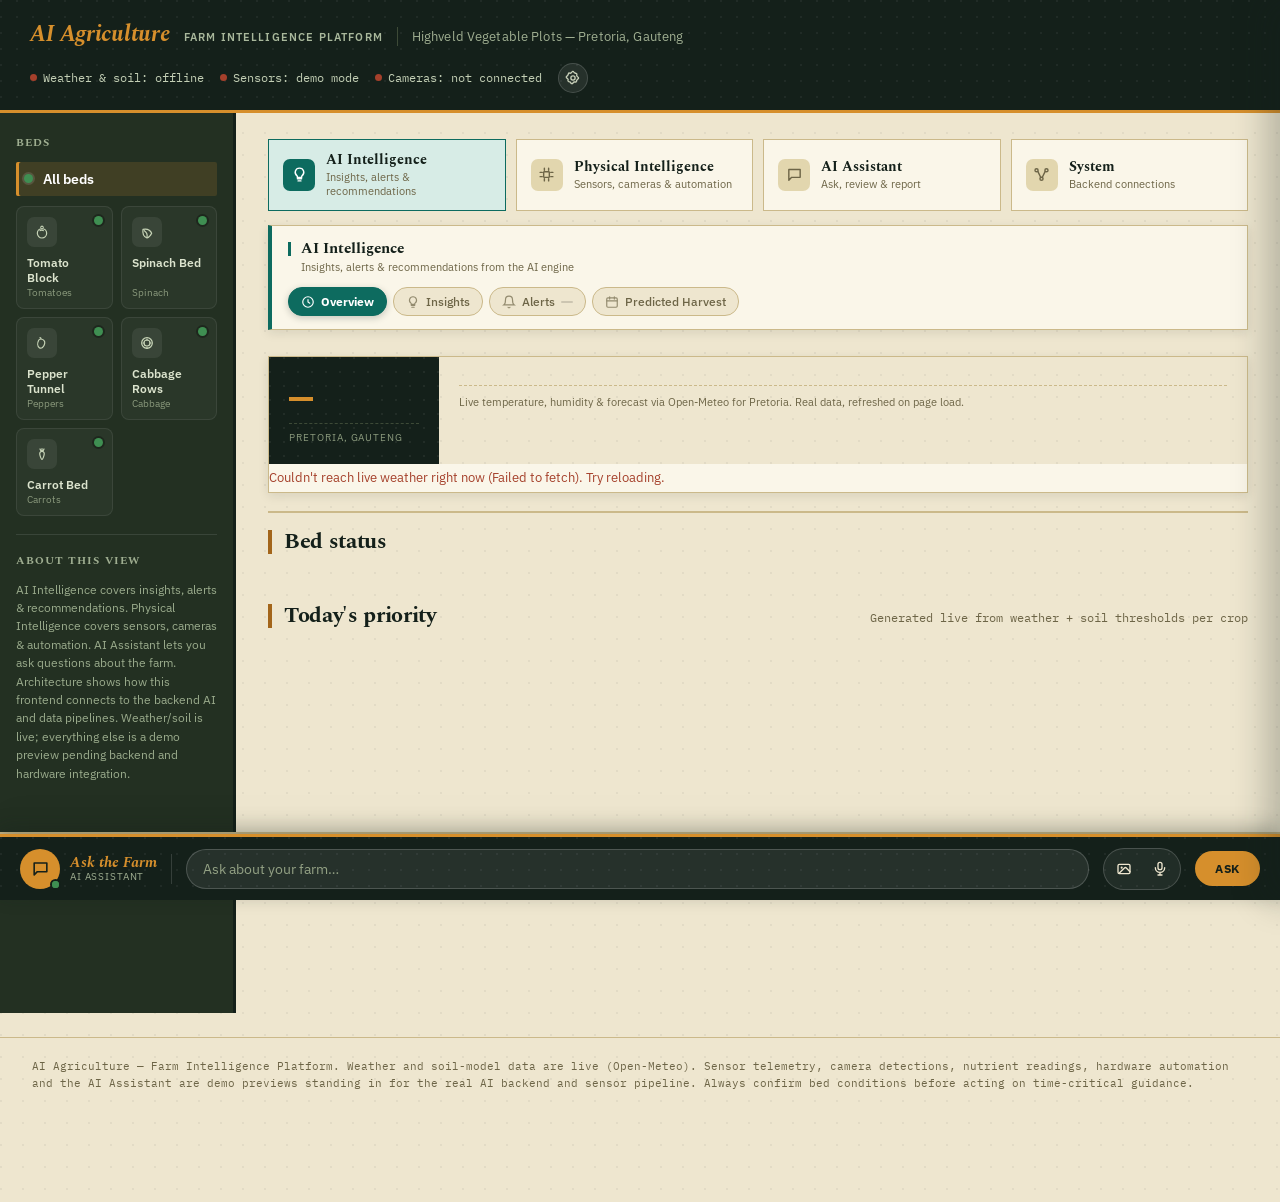
==== commit 9128ab82: "Remove the soil data source explanation note from Overview" ====
--- a/index.html
+++ b/index.html
@@ -236,7 +236,7 @@
     <div class="panel active" id="panel-overview">
       <div class="weather-widget" id="weather-widget">
         <div class="weather-now">
-          <div class="temp" id="w-temp">—</div>
+          <div class="now-row"><span class="temp" id="w-temp">—</span><span class="wicon now-icon" id="w-icon"></span></div>
           <div class="cond" id="w-cond">Loading live weather…</div>
           <div class="loc">Pretoria, Gauteng</div>
         </div>
@@ -246,7 +246,6 @@
         </div>
       </div>
       <div class="soil-strip" id="soil-strip"></div>
-      <div class="data-note live"><span class="flag">Live · modeled</span><span>Soil moisture &amp; temperature are Open-Meteo's live model estimate for this location. Once soil probes are installed, <code>fetchSensorData()</code> switches to their real readings automatically.</span></div>
 
       <div class="section-head"><h2>Bed status</h2></div>
       <div class="zone-tiles" id="zone-tiles"></div>
--- a/styles.css
+++ b/styles.css
@@ -136,16 +136,22 @@
   /* ---------- weather hero ---------- */
   .weather-widget{display:grid;grid-template-columns:170px 1fr;border:1px solid var(--line);margin-bottom:18px;box-shadow:var(--shadow);overflow:hidden;}
   .weather-now{background:var(--ink);color:var(--field);padding:18px 20px;position:relative;background-image:radial-gradient(circle at 1px 1px, rgba(255,255,255,0.06) 1px, transparent 0);background-size:14px 14px;}
+  .now-row{display:flex;align-items:center;gap:8px;}
+  .now-icon svg{width:38px;height:38px;}
   .weather-now .temp{font-family:'IBM Plex Mono',monospace;font-size:40px;font-weight:600;line-height:1;letter-spacing:-0.02em;color:var(--gold);}
   .weather-now .cond{font-size:11.5px;color:#b9c2a8;margin-top:8px;line-height:1.4;}
   .weather-now .loc{font-size:9.5px;color:#8b9a7d;text-transform:uppercase;letter-spacing:0.1em;margin-top:8px;border-top:1px dashed #3d4a37;padding-top:7px;}
   .weather-panel-right{padding:16px 20px;}
   .weather-days{display:flex;overflow-x:auto;}
-  .wday{flex:1;min-width:70px;text-align:center;padding:0 10px;border-left:1px dashed var(--line);}
+  .wday{flex:1;min-width:78px;text-align:center;padding:8px 8px;border-left:1px dashed var(--line);}
   .wday:first-child{border-left:none;}
-  .wday .d{font-size:10px;color:var(--muted);margin-bottom:3px;text-transform:uppercase;letter-spacing:0.06em;font-weight:600;}
-  .wday .t{font-size:13.5px;font-weight:600;font-family:'IBM Plex Mono',monospace;}
-  .wday .p{font-size:10.5px;color:var(--teal);font-weight:700;margin-top:3px;}
+  .wday.today{background:var(--field-deep);border-radius:4px;}
+  .wday .d{font-size:10px;color:var(--muted);margin-bottom:4px;text-transform:uppercase;letter-spacing:0.06em;font-weight:600;}
+  .wday.today .d{color:var(--gold-deep);font-weight:700;}
+  .wicon{display:flex;align-items:center;justify-content:center;margin-bottom:4px;}
+  .wday .t{font-size:12.5px;font-weight:500;font-family:'IBM Plex Mono',monospace;color:var(--muted);}
+  .wday .t strong{color:var(--ink);font-weight:700;margin-right:4px;}
+  .wday .p{font-size:10px;color:var(--teal);font-weight:700;margin-top:3px;}
   .weather-error{font-size:13px;color:var(--rust);padding:4px 0;grid-column:1/-1;background:var(--paper);}
   .source-note{font-size:10.5px;color:var(--muted);margin-top:12px;border-top:1px dashed var(--line);padding-top:8px;}
 
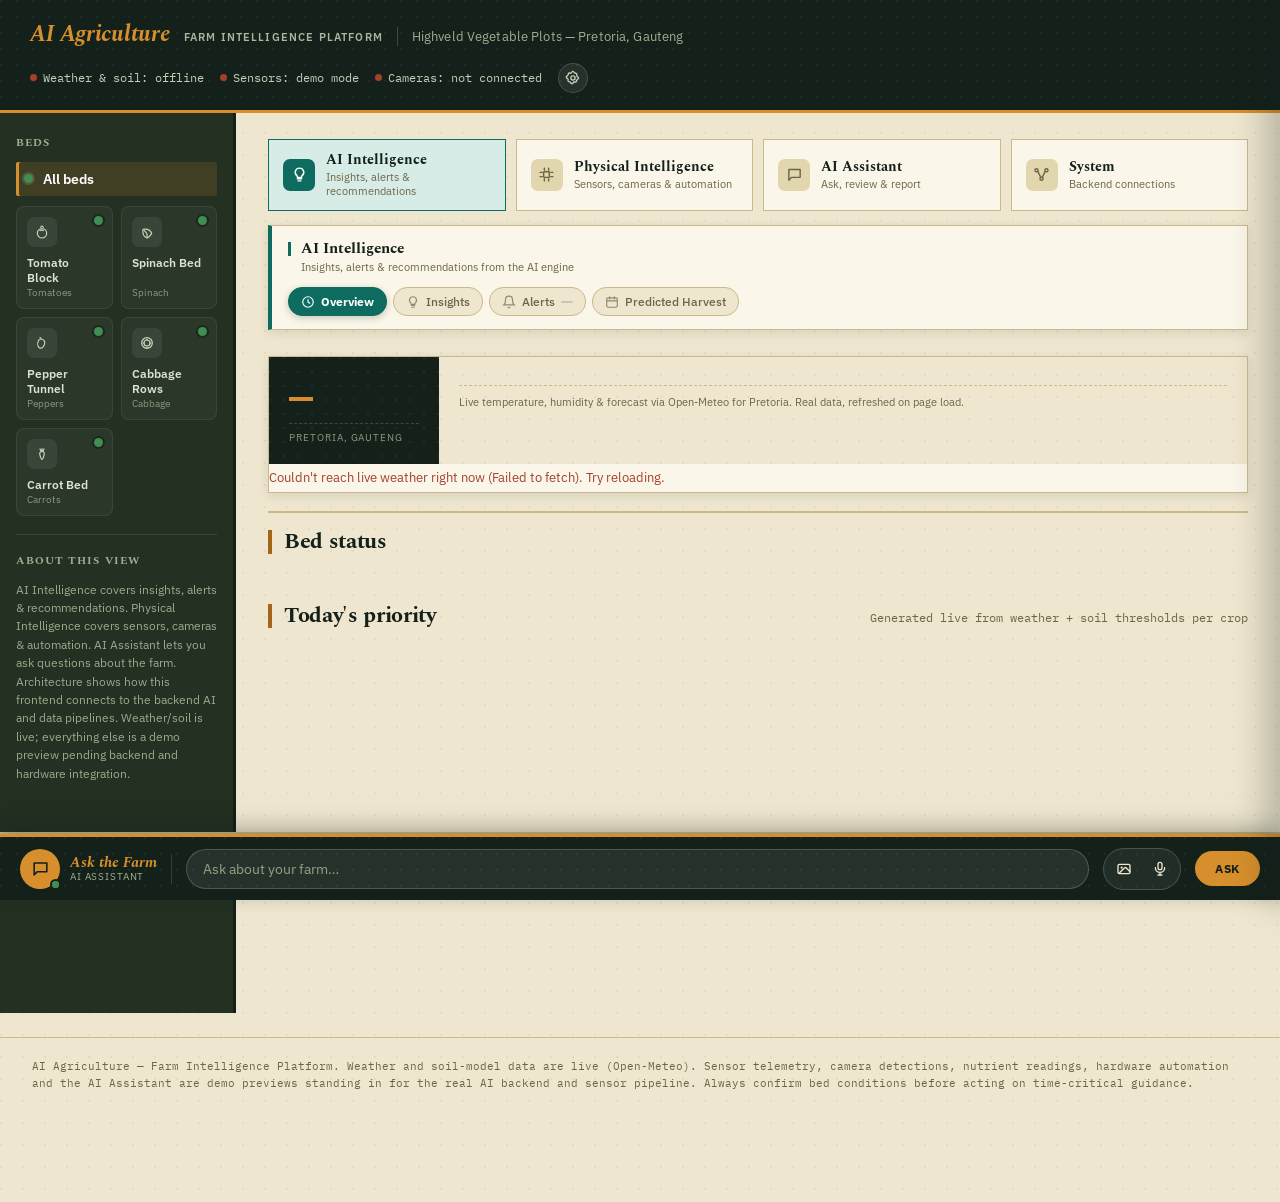
==== commit 1d0db858: "Remove all demo/mock-preview explanatory notes across Sensors, Cameras, Irrigation, Automation, Farm" ====
--- a/index.html
+++ b/index.html
@@ -293,7 +293,6 @@
 
     <!-- SENSORS -->
     <div class="panel" id="panel-sensors">
-      <div class="data-note demo"><span class="flag">Demo data</span><span>No physical sensors are installed yet. Readings and history below are simulated so the interface can be demonstrated — the shape matches what real sensor telemetry will populate.</span></div>
 
       <div class="section-head"><h2>Device status</h2></div>
       <table class="sensor-table" id="device-table"></table>
@@ -304,7 +303,6 @@
 
     <!-- CAMERAS -->
     <div class="panel" id="panel-cameras">
-      <div class="data-note demo"><span class="flag">Mock preview</span><span>No cameras are connected yet. These cards show the format real image-analysis results will use once a camera feed is wired to a vision model.</span></div>
       <div class="section-head"><h2>Camera &amp; plant health</h2></div>
       <div class="cam-grid" id="cam-grid"></div>
       <div class="section-head"><h2>Image analysis results</h2></div>
@@ -317,13 +315,11 @@
       <div id="irrigation-list"></div>
 
       <div class="section-head"><h2>Nutrient intelligence</h2><span class="count">Demo — awaiting nutrient sensor / soil test integration</span></div>
-      <div class="data-note demo"><span class="flag">Demo data</span><span>No NPK sensors or lab soil tests are connected. Values below illustrate the format real readings will populate.</span></div>
       <div class="nutrient-grid" id="nutrient-grid"></div>
     </div>
 
     <!-- AUTOMATION -->
     <div class="panel" id="panel-automation">
-      <div class="data-note demo"><span class="flag">Demo mode</span><span>No pumps, valves or fans are wired to this interface yet. Switches below are fully interactive and log actions, but don't control real hardware — this is the exact control surface real devices will plug into.</span></div>
 
       <div class="section-head"><h2>Devices</h2></div>
       <div class="device-grid" id="device-grid"></div>
@@ -337,14 +333,12 @@
 
     <!-- FARM MEMORY -->
     <div class="panel" id="panel-memory">
-      <div class="data-note demo"><span class="flag">Demo data</span><span>Farm Memory will store every AI decision, its evidence and its outcome over time. Shown below is illustrative — no real decision history exists yet.</span></div>
       <div class="section-head"><h2>Historical AI decisions</h2></div>
       <div class="log-list" id="memory-list"></div>
     </div>
 
     <!-- REPORTS -->
     <div class="panel" id="panel-reports">
-      <div class="data-note demo"><span class="flag">Demo data</span><span>Illustrative summary metrics — once Farm Memory holds real history, these become live analytics.</span></div>
       <div class="section-head"><h2>Summary</h2></div>
       <div class="zone-tiles" id="report-tiles"></div>
       <div class="section-head"><h2>AI history</h2></div>
@@ -353,7 +347,6 @@
 
     <!-- ARCHITECTURE -->
     <div class="panel" id="panel-architecture">
-      <div class="data-note demo"><span class="flag">Planning view</span><span>This shows how the frontend you're looking at is meant to connect to the backend AI orchestration and data/IoT pipeline. Nothing here is live — it documents the intended architecture so frontend and backend work line up.</span></div>
 
       <div class="section-head"><h2>How a recommendation gets made</h2><span class="count">AI orchestration pipeline</span></div>
       <div class="flow-row">
